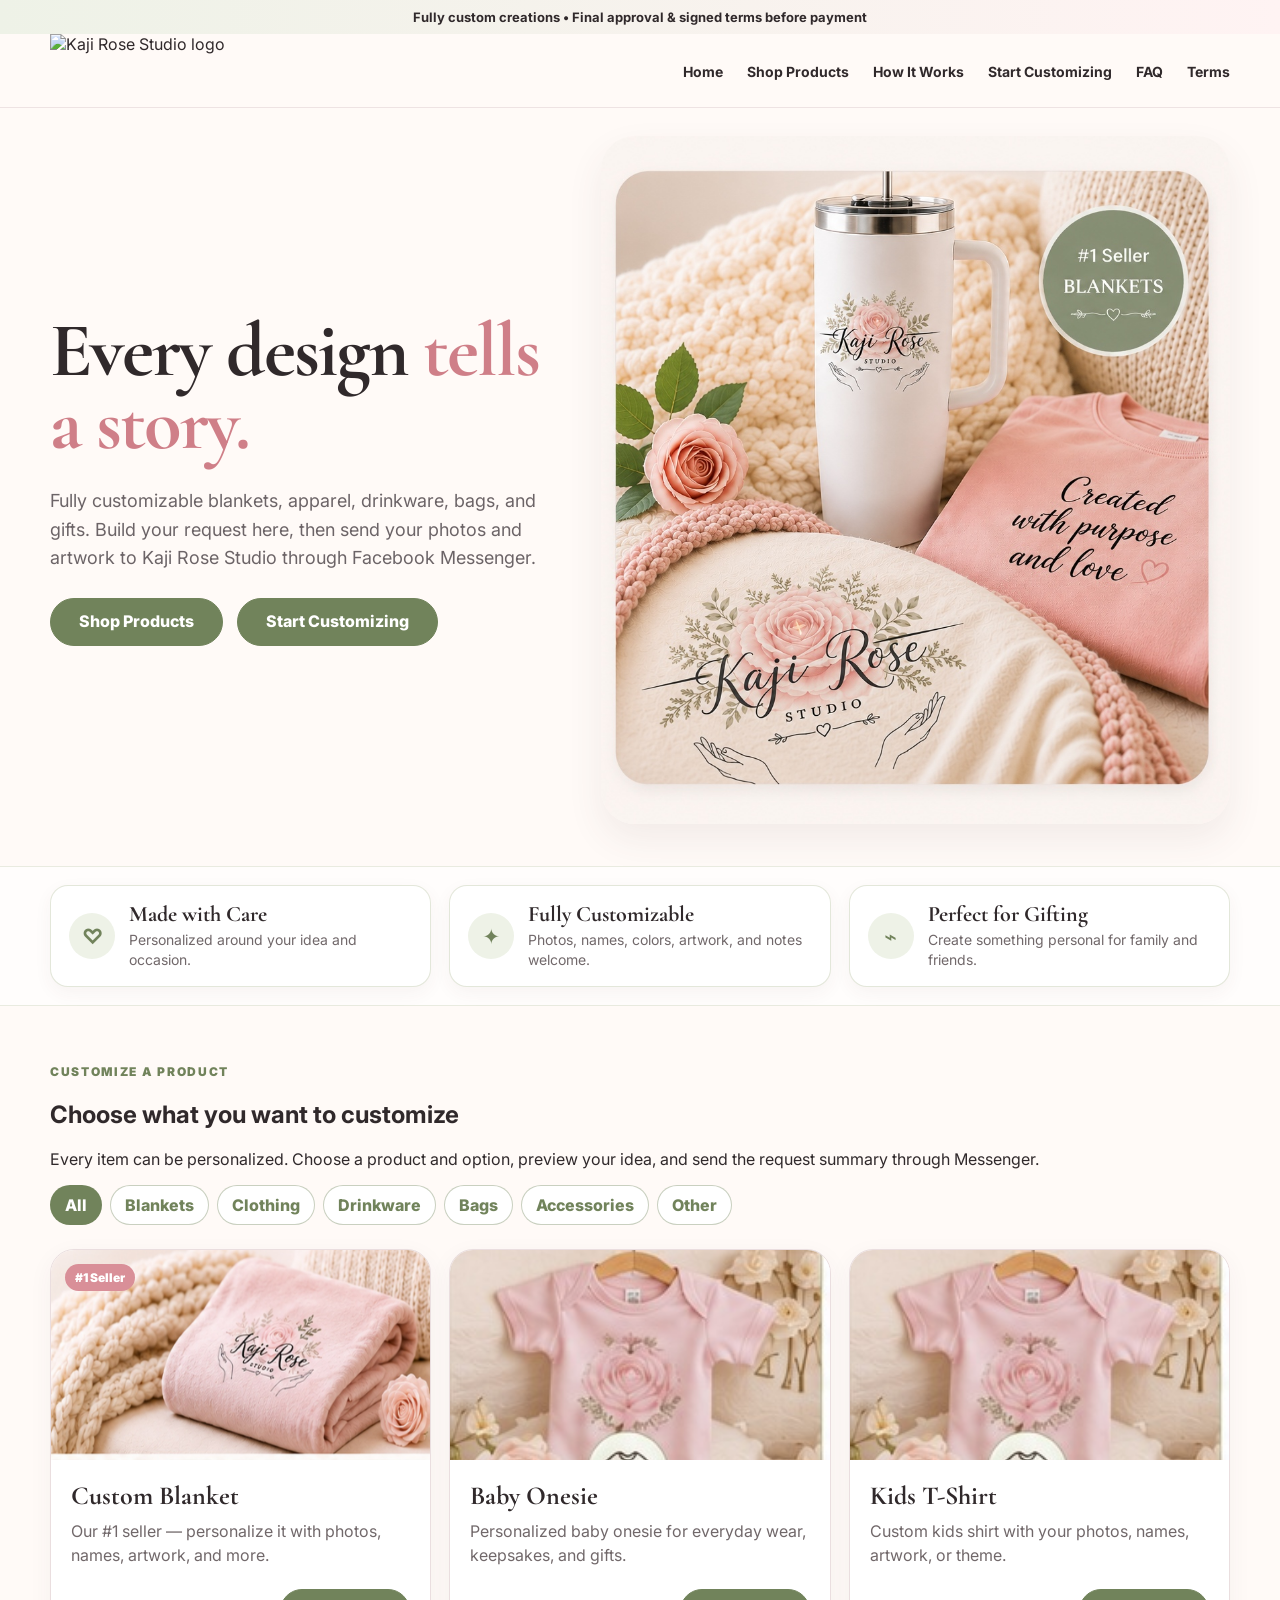
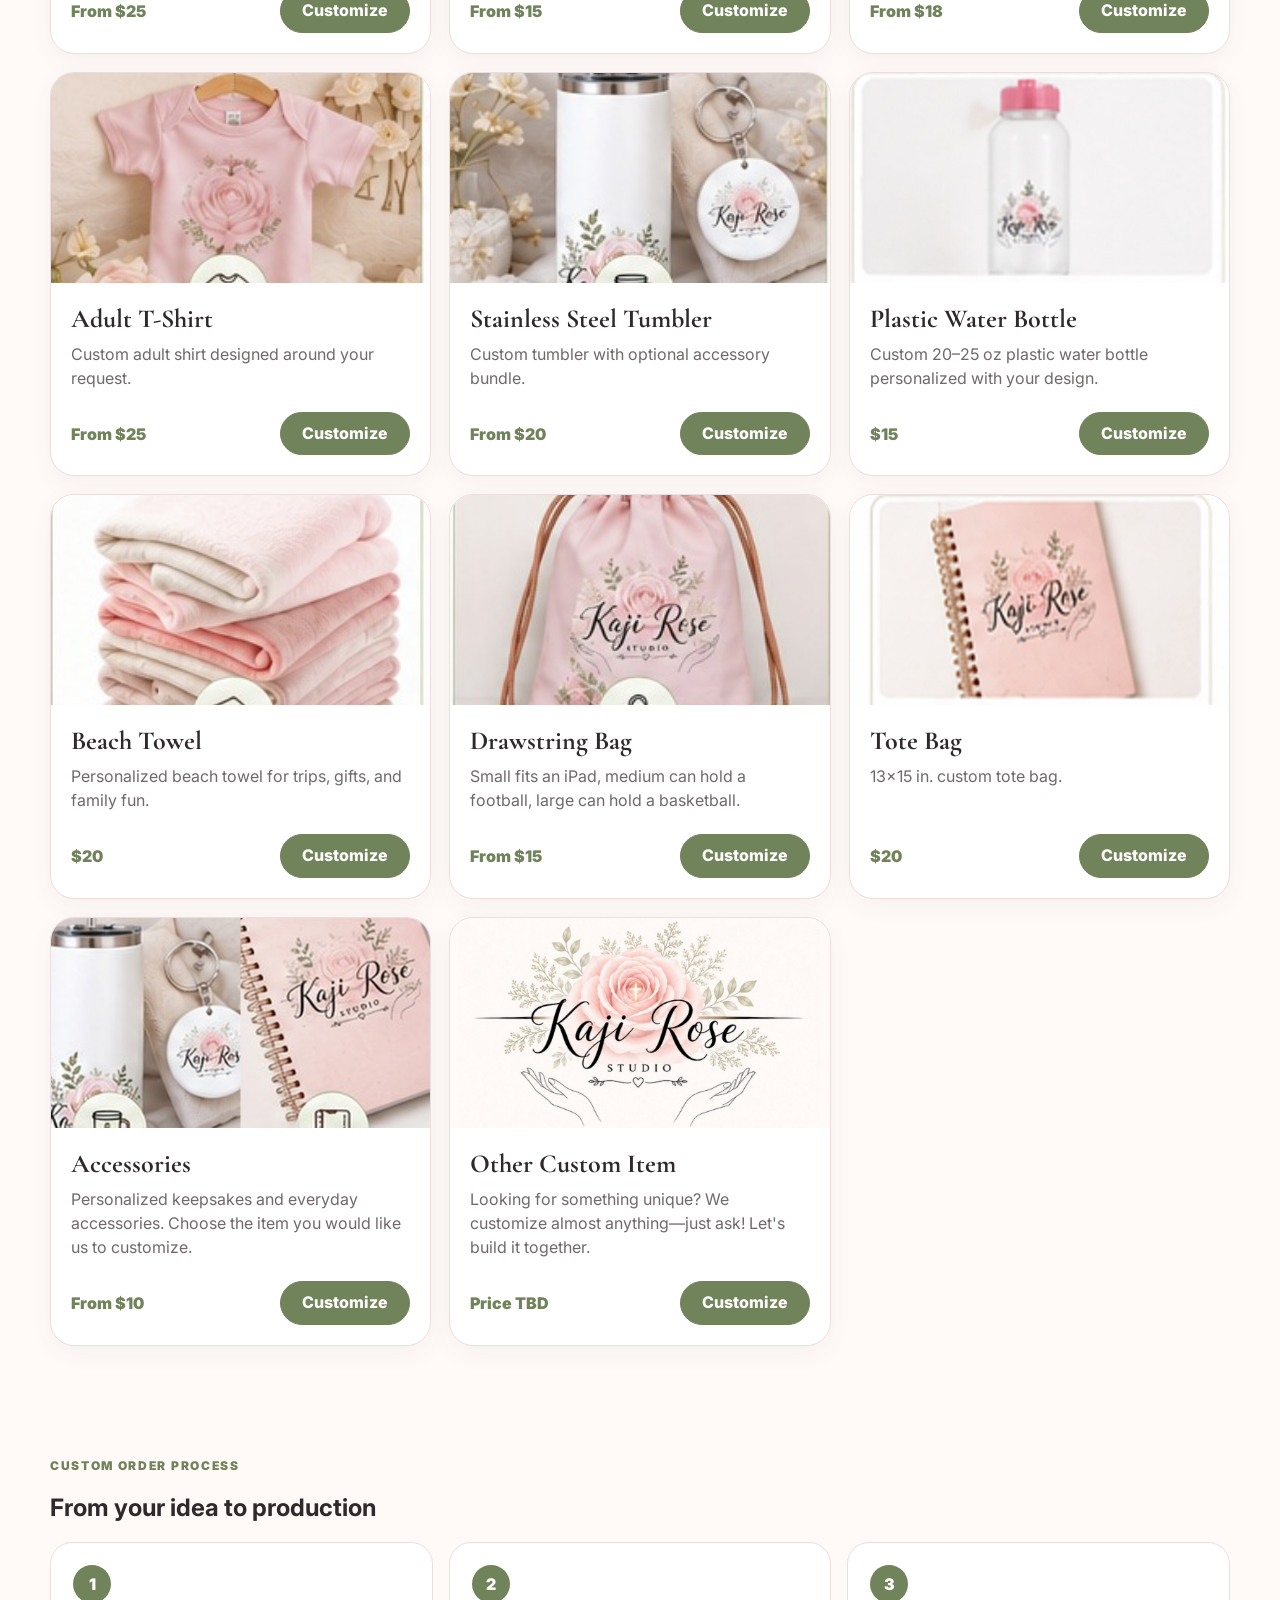
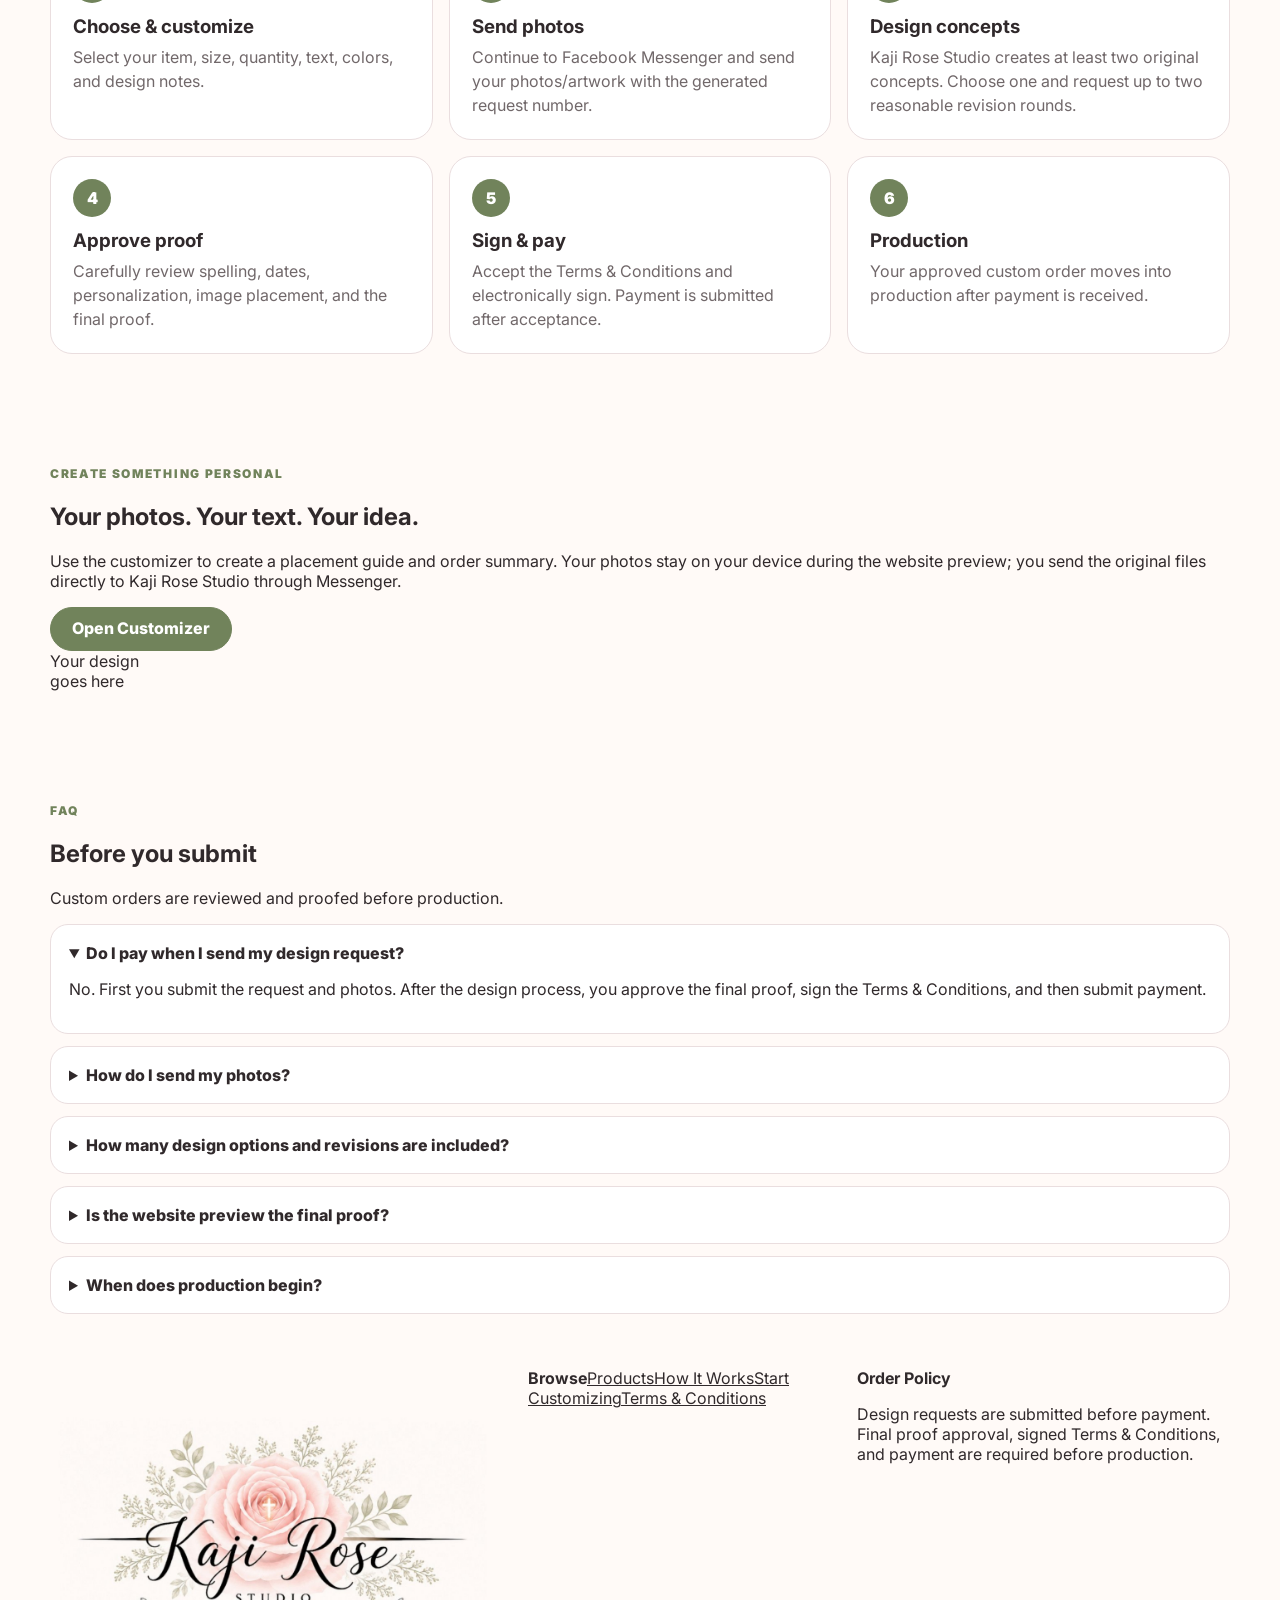
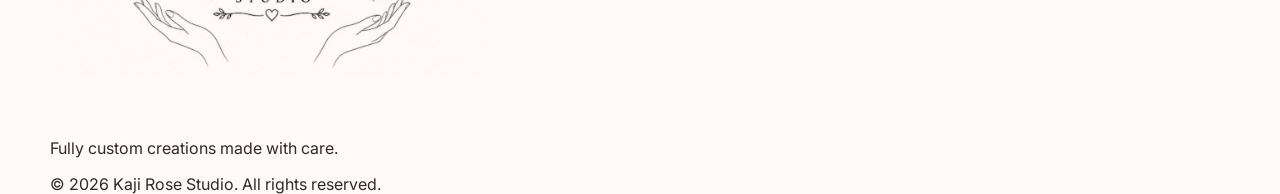
==== index.html @ 7e747c4f "Add files via upload" ====
<!doctype html>
<html lang="en">
<head>
  <meta charset="utf-8" />
  <meta name="viewport" content="width=device-width,initial-scale=1" />
  <meta name="theme-color" content="#f6e9e9" />
  <meta name="description" content="Kaji Rose Studio creates fully customizable blankets, apparel, drinkware, bags, and gifts." />
  <meta property="og:title" content="Kaji Rose Studio" />
  <meta property="og:description" content="Custom creations made for you. Build your request, send photos through Messenger, approve your final proof, sign the terms, then pay before production." />
  <meta property="og:image" content="assets/header-logo-exact.png" />
  <title>Kaji Rose Studio | Custom Creations</title>
  <link rel="preconnect" href="https://fonts.googleapis.com">
  <link rel="preconnect" href="https://fonts.gstatic.com" crossorigin>
  <link href="https://fonts.googleapis.com/css2?family=Cormorant+Garamond:wght@500;600;700&family=Inter:wght@400;500;600;700&display=swap" rel="stylesheet">
  <link rel="stylesheet" href="styles.css" />
</head>
<body>
  <div class="announcement">Fully custom creations • Final approval & signed terms before payment</div>

  <header class="site-header">
    <div class="wrap header-inner">
      <a class="brand" href="#home" aria-label="Kaji Rose Studio home"><img src="assets/header-logo-exact.png" alt="Kaji Rose Studio logo" /></a>
      <button class="menu-toggle" id="menuToggle" aria-expanded="false" aria-controls="mainNav">☰</button>
      <nav id="mainNav" class="main-nav" aria-label="Primary navigation">
        <a href="#home">Home</a><a href="#shop">Shop Products</a><a href="#how">How It Works</a><a href="#custom">Start Customizing</a><a href="#faq">FAQ</a><a href="terms.html">Terms</a>
</nav>
    </div>
  </header>

  <main>

  <section class="home-hero" id="home">
    <div class="home-hero-grid">
      <div class="home-hero-copy">
<h1>Every design <span class="hero-accent">tells a story.</span></h1>
        <p>Fully customizable blankets, apparel, drinkware, bags, and gifts. Build your request here, then send your photos and artwork to Kaji Rose Studio through Facebook Messenger.</p>
        <div class="hero-actions">
          <a class="btn btn-primary" href="#shop">Shop Products</a>
          <button class="btn btn-primary" type="button" data-open-customizer>Start Customizing</button>
        </div>
      </div>
      <div class="home-hero-visual">
        <img src="assets/hero-locked-right.jpg" alt="Kaji Rose Studio custom blanket, tumbler, and apparel" />
      </div>
    </div>
  </section>

<section class="trust-strip" aria-label="Store benefits">
      <div class="wrap trust-grid">
        <article><span>♡</span><div><strong>Made with Care</strong><small>Personalized around your idea and occasion.</small></div></article>
        <article><span>✦</span><div><strong>Fully Customizable</strong><small>Photos, names, colors, artwork, and notes welcome.</small></div></article>
        <article><span>⌁</span><div><strong>Perfect for Gifting</strong><small>Create something personal for family and friends.</small></div></article>
      </div>
    </section>
<section class="section" id="products"><div class="wrap">
      <div class="section-heading"><div><span class="eyebrow">Customize a product</span><h2>Choose what you want to customize</h2></div><p>Every item can be personalized. Choose a product and option, preview your idea, and send the request summary through Messenger.</p></div>
<div class="filters" role="group" aria-label="Product category filters"><button class="filter active" data-filter="all">All</button><button class="filter" data-filter="blankets">Blankets</button><button class="filter" data-filter="clothing">Clothing</button><button class="filter" data-filter="drinkware">Drinkware</button><button class="filter" data-filter="bags">Bags</button><button class="filter" data-filter="accessories">Accessories</button><button class="filter" data-filter="other">Other</button></div>
      <div class="product-grid" id="productGrid"></div>
    </div></section>

    <section class="section soft" id="how"><div class="wrap">
      <div class="section-heading center"><div><span class="eyebrow">Custom order process</span><h2>From your idea to production</h2></div></div>
      <div class="steps six">
        <article><span>1</span><h3>Choose & customize</h3><p>Select your item, size, quantity, text, colors, and design notes.</p></article>
        <article><span>2</span><h3>Send photos</h3><p>Continue to Facebook Messenger and send your photos/artwork with the generated request number.</p></article>
        <article><span>3</span><h3>Design concepts</h3><p>Kaji Rose Studio creates at least two original concepts. Choose one and request up to two reasonable revision rounds.</p></article>
        <article><span>4</span><h3>Approve proof</h3><p>Carefully review spelling, dates, personalization, image placement, and the final proof.</p></article>
        <article><span>5</span><h3>Sign & pay</h3><p>Accept the Terms & Conditions and electronically sign. Payment is submitted after acceptance.</p></article>
        <article><span>6</span><h3>Production</h3><p>Your approved custom order moves into production after payment is received.</p></article>
      </div>
    </div></section>

    <section class="section" id="custom"><div class="wrap custom-banner">
      <div><span class="eyebrow">Create something personal</span><h2>Your photos. Your text. Your idea.</h2><p>Use the customizer to create a placement guide and order summary. Your photos stay on your device during the website preview; you send the original files directly to Kaji Rose Studio through Messenger.</p><button class="btn btn-primary" data-open-customizer>Open Customizer</button></div>
      <div class="mini-mockup"><div class="mini-product">Your design<br><span>goes here</span></div></div>
    </div></section>

    <section class="section soft" id="faq"><div class="wrap faq-grid">
      <div><span class="eyebrow">FAQ</span><h2>Before you submit</h2><p>Custom orders are reviewed and proofed before production.</p></div>
      <div class="faq-list">
        <details open><summary>Do I pay when I send my design request?</summary><p>No. First you submit the request and photos. After the design process, you approve the final proof, sign the Terms & Conditions, and then submit payment.</p></details>
        <details><summary>How do I send my photos?</summary><p>The website lets you preview a photo locally. Your original photos/artwork are sent to Kaji Rose Studio through Facebook Messenger with your request number.</p></details>
        <details><summary>How many design options and revisions are included?</summary><p>Each custom order includes at least two original design concepts, selection of one final design, and up to two rounds of reasonable revisions before production.</p></details>
        <details><summary>Is the website preview the final proof?</summary><p>No. It is only a placement guide. The final design proof is prepared by Kaji Rose Studio and must be approved separately.</p></details>
        <details><summary>When does production begin?</summary><p>Production begins after final design approval, electronic acceptance of the Terms & Conditions, and payment.</p></details>
      </div>
    </div></section>
  </main>

  <footer><div class="wrap footer-grid">
    <div><img src="assets/kaji-rose-logo.png" alt="Kaji Rose Studio" /><p>Fully custom creations made with care.</p></div>
    <div><strong>Browse</strong><a href="#shop">Products</a><a href="#how">How It Works</a><a href="#custom">Start Customizing</a><a href="terms.html">Terms & Conditions</a></div>
    <div><strong>Order Policy</strong><p>Design requests are submitted before payment. Final proof approval, signed Terms & Conditions, and payment are required before production.</p></div>
  </div><div class="wrap copyright">© <span id="year"></span> Kaji Rose Studio. All rights reserved.</div></footer>

  <div class="modal-backdrop" id="customizerBackdrop" hidden></div>
  <section class="customizer-modal" id="customizerModal" hidden aria-modal="true" role="dialog" aria-labelledby="customizerTitle">
    <div class="customizer-head"><div><span class="eyebrow">Custom design request</span><h2 id="customizerTitle">Create your item</h2></div><button class="icon-btn" id="closeCustomizer" aria-label="Close">×</button></div>
    <div class="customizer-body">
      <div class="preview-panel">
        <div class="mockup-toolbar"><button type="button" class="small-btn" id="clearPreview">Clear preview</button><span>Drag your image and text inside the preview</span></div>
        <div class="mockup" id="mockup"><div class="mockup-label" id="mockupLabel">Custom Product</div><img id="previewImage" alt="Uploaded design preview" hidden /><div id="previewText" class="preview-text">Your text</div></div>
        <p class="preview-disclaimer">This preview stays in your browser and is only a placement guide. Send the original high-resolution photos/artwork through Messenger.</p>
      </div>
      <form class="request-form" id="requestForm">
        <div class="field-grid two"><label>Product<select id="productSelect" name="product" required></select></label><label>Option / Size<select id="variantSelect" name="variant" required></select></label></div>
        <div class="field-grid two"><label>Quantity<input type="number" name="quantity" id="quantity" min="1" value="1" required /></label><label>Estimated item price<input type="text" id="estimatedPrice" readonly /></label></div>
        <div class="field-grid two customization-context">
          <label>Who is this item being created for?
            <select id="intendedFor" name="intendedFor" required>
              <option value="" selected disabled>Select the intended recipient</option>
              <option>Myself</option>
              <option>Child</option>
              <option>Spouse / Partner</option>
              <option>Family Member</option>
              <option>Friend</option>
              <option>Teacher / Educator</option>
              <option>Coworker / Colleague</option>
              <option>Pet</option>
              <option>Other</option>
            </select>
            <small>This helps us tailor the style and presentation to the person receiving the item.</small>
          </label>
          <label>What is the occasion or purpose?
            <select id="occasionPurpose" name="occasionPurpose" required>
              <option value="" selected disabled>Select the occasion or purpose</option>
              <option>Birthday</option>
              <option>Baby Shower / New Baby</option>
              <option>Anniversary</option>
              <option>Wedding</option>
              <option>Graduation</option>
              <option>Holiday</option>
              <option>Thank You / Appreciation</option>
              <option>Memorial / Remembrance</option>
              <option>Everyday / Personal Use</option>
              <option>Just Because</option>
              <option>Other</option>
            </select>
            <small>This gives us helpful context when developing your design concepts.</small>
          </label>
        </div>
        <label>Preview photo/artwork on this device<input type="file" id="imageUpload" accept="image/png,image/jpeg,image/webp" /><small>This file is not uploaded by GitHub Pages. You will send the original through Messenger.</small></label>
        <div class="field-grid two"><label>Custom text<input type="text" id="customText" name="customText" placeholder="Name, quote, date, etc." /></label><label>Text color<input type="color" id="textColor" value="#2e2729" /></label></div>
        <label>Design notes<textarea name="notes" id="designNotes" rows="5" placeholder="Describe placement, colors, theme, background, which photos to use, and anything else we should know."></textarea></label>
        <div class="field-grid two"><label>Your name<input type="text" id="customerName" name="customerName" required /></label><label>Email<input type="email" id="customerEmail" name="email" required /></label></div>
        <label>Phone (optional)<input type="tel" id="customerPhone" name="phone" /></label>
        <label class="check-row"><input type="checkbox" id="rightsConfirm" required /><span>I confirm that I have permission or the necessary rights to use the photos, artwork, logos, or other materials I provide.</span></label>
        <label class="check-row"><input type="checkbox" id="processConfirm" required /><span>I understand this is a design request, not a paid order. I will send my original artwork/photos through Messenger and will not pay until I approve the final design and accept the Terms & Conditions.</span></label>
        <div class="form-status" id="formStatus" aria-live="polite"></div>
        <button class="btn btn-primary wide" type="submit">Prepare Request & Continue to Messenger</button>
        <p class="tech-note">The site copies your order summary and opens the Kaji Rose Studio Facebook Page/Messenger link once that Page URL is configured in <code>script.js</code>.</p>
      </form>
    </div>
  </section>
  <script src="script.js"></script>
</body>
</html>
---- styles.css ----
:root{
  --cream:#fffaf7;
  --surface:#ffffff;
  --blush:#f4d7d8;
  --blush-soft:#fff3f3;
  --rose:#d98f98;
  --sage:#9aa97b;
  --sage-deep:#71835b;
  --sage-soft:#eef2e7;
  --ink:#30292b;
  --muted:#71686a;
  --line:#eadedf;
  --shadow:0 14px 36px rgba(83,62,68,.09);
}
*{box-sizing:border-box}
html{scroll-behavior:smooth}
body{margin:0;font-family:Inter,system-ui,-apple-system,BlinkMacSystemFont,"Segoe UI",sans-serif;color:var(--ink);background:var(--cream)}
button,input,select,textarea{font:inherit}
button{cursor:pointer}
img{max-width:100%;display:block}
a{color:inherit}
.wrap{width:min(1180px,calc(100% - 32px));margin:auto}

/* Header */
.announcement{background:linear-gradient(90deg,var(--sage-soft),var(--blush-soft));text-align:center;padding:9px 16px;font-size:13px;font-weight:700}
.site-header{position:sticky;top:0;z-index:40;background:rgba(255,250,247,.96);backdrop-filter:blur(12px);border-bottom:1px solid rgba(234,222,223,.8)}
.header-inner{min-height:72px;display:flex;align-items:center;justify-content:space-between;gap:20px}
.site-brand{display:flex;align-items:center;gap:10px;text-decoration:none;font-weight:800}
.site-brand img{width:58px;height:58px;object-fit:contain}
.main-nav{display:flex;align-items:center;gap:22px}
.main-nav a{text-decoration:none;font-weight:700;font-size:14px}
.main-nav a:hover{color:var(--sage-deep)}
.menu-toggle{display:none;border:0;background:transparent;font-size:24px}
.header-cta{white-space:nowrap}

/* Buttons */
.btn,.customize-btn,.category-cta,.request-form button[type="submit"]{
  display:inline-flex;align-items:center;justify-content:center;
  border:1px solid var(--sage-deep);
  background:var(--sage-deep);
  color:#fff;
  border-radius:999px;
  padding:12px 21px;
  text-decoration:none;
  font-weight:800;
  line-height:1.1;
  transition:.18s ease;
  white-space:nowrap;
}
.btn:hover,.customize-btn:hover,.category-cta:hover,.request-form button[type="submit"]:hover{
  background:#5f744b;border-color:#5f744b;transform:translateY(-1px)
}

/* Hero */
.hero.smooth-hero{position:relative;min-height:680px;overflow:hidden;background:#fffaf7}
.smooth-hero-photo{
  position:absolute;inset:0;
  background:url("assets/hero-seamless-background.jpg") center center/cover no-repeat;
}
.smooth-hero-content{position:relative;z-index:2;min-height:680px;display:flex;align-items:center}
.smooth-hero-copy{width:min(620px,47%);padding:34px 0}
.smooth-hero-logo{width:min(580px,100%);max-height:305px;object-fit:contain;object-position:left center;margin:0 0 16px}
.smooth-hero h1{font-family:"Cormorant Garamond",Georgia,serif;font-size:clamp(48px,5.1vw,74px);line-height:.98;margin:0 0 20px;letter-spacing:-.02em}
.smooth-hero p{max-width:600px;color:#665f62;font-size:17px;line-height:1.62;margin:0}
.hero-actions{display:flex;gap:14px;flex-wrap:wrap;margin-top:27px}

/* Benefits */
.benefits{padding:28px 0}
.benefit-grid{display:grid;grid-template-columns:repeat(3,1fr);gap:14px}
.benefit-grid article{background:#fff;border:1px solid var(--line);border-radius:20px;padding:20px}
.benefit-grid h3{margin:0 0 6px;font-size:18px}
.benefit-grid p{margin:0;color:var(--muted);line-height:1.5}

/* Sections */
.section{padding:54px 0}
.section-head{display:flex;justify-content:space-between;gap:24px;align-items:end;margin-bottom:22px}
.section-head h2{font-family:"Cormorant Garamond",Georgia,serif;font-size:42px;margin:6px 0}
.section-head p{color:var(--muted);max-width:620px}
.eyebrow{font-size:12px;text-transform:uppercase;letter-spacing:.14em;font-weight:900;color:var(--sage-deep)}

/* Product filters + cards */
.filters{display:flex;gap:8px;flex-wrap:wrap;margin:0 0 24px}
.filter{border:1px solid rgba(113,131,91,.38);background:#fff;color:var(--sage-deep);padding:9px 14px;border-radius:999px;font-weight:800}
.filter:hover,.filter.active{background:var(--sage-deep);color:#fff}
.product-grid{display:grid;grid-template-columns:repeat(3,minmax(0,1fr));gap:18px}
.product-card{min-width:0;background:#fff;border:1px solid var(--line);border-radius:24px;overflow:hidden;box-shadow:0 7px 24px rgba(85,64,69,.05);display:flex;flex-direction:column}
.product-art{height:210px;position:relative;overflow:hidden;background:var(--blush-soft)}
.product-photo{width:100%;height:100%;object-fit:cover}
.product-badge{position:absolute;left:14px;top:14px;z-index:2;background:var(--rose);color:#fff;padding:6px 10px;border-radius:999px;font-size:12px;font-weight:900}
.product-info{padding:20px;display:flex;flex-direction:column;gap:8px;flex:1;min-width:0}
.product-info h3{font-family:"Cormorant Garamond",Georgia,serif;font-size:26px;margin:0}
.product-info p{color:var(--muted);line-height:1.5;margin:0;overflow-wrap:anywhere}
.product-bottom{display:flex;justify-content:space-between;gap:12px;align-items:center;margin-top:auto;padding-top:14px;min-width:0}
.price{color:var(--sage-deep);font-weight:900;white-space:nowrap}
.customize-btn{flex:0 0 auto}

/* Process */
.steps{display:grid;grid-template-columns:repeat(3,minmax(0,1fr));gap:16px}
.steps article{min-width:0;background:#fff;border:1px solid var(--line);border-radius:22px;padding:22px}
.steps article>span{display:grid;place-items:center;width:38px;height:38px;border-radius:50%;background:var(--sage-deep);color:#fff;font-weight:900;margin-bottom:12px}
.steps h3{margin:0 0 7px}.steps p{margin:0;color:var(--muted);line-height:1.5}

/* FAQ */
.faq-list{display:grid;gap:12px}
.faq-list details{background:#fff;border:1px solid var(--line);border-radius:18px;padding:18px}
.faq-list summary{font-weight:800;cursor:pointer}

/* Footer */
.site-footer{margin-top:42px;background:#fff;border-top:1px solid var(--line);padding:36px 0}
.footer-grid{display:grid;grid-template-columns:1.2fr .8fr 1fr;gap:30px}
.footer-logo{width:170px}.site-footer p,.site-footer a{color:var(--muted)}
.footer-links{display:grid;gap:8px}.footer-links a{text-decoration:none}

/* Customizer modal */
#customizerBackdrop{position:fixed;inset:0;background:rgba(38,30,33,.45);z-index:80}
#customizerModal{position:fixed;z-index:90;left:50%;top:50%;transform:translate(-50%,-50%);width:min(1060px,calc(100% - 24px));max-height:92vh;overflow:auto;background:#fff;border-radius:26px;box-shadow:0 26px 80px rgba(0,0,0,.22)}
.customizer-head{display:flex;justify-content:space-between;align-items:center;padding:22px 24px;border-bottom:1px solid var(--line)}
.customizer-head h2{margin:4px 0 0;font-family:"Cormorant Garamond",Georgia,serif;font-size:34px}
.icon-btn{border:0;background:var(--blush-soft);width:40px;height:40px;border-radius:50%;font-size:24px}
.customizer-body{display:grid;grid-template-columns:1fr 1fr;gap:24px;padding:24px}
.preview-panel,.request-form{min-width:0}
.mockup-toolbar{display:flex;justify-content:space-between;gap:12px;align-items:center;margin-bottom:10px;color:var(--muted);font-size:13px}
.small-btn{border:1px solid var(--line);background:#fff;border-radius:999px;padding:8px 12px}
.mockup{height:430px;background:linear-gradient(135deg,#fff7f7,#f0f3ea);border:1px solid var(--line);border-radius:22px;position:relative;overflow:hidden}
.mockup-label{position:absolute;left:16px;top:14px;background:#fff;padding:7px 11px;border-radius:999px;font-weight:800}
#previewImage{position:absolute;left:50%;top:50%;max-width:70%;max-height:70%;transform:translate(-50%,-50%);touch-action:none}
.preview-text{position:absolute;left:50%;top:65%;transform:translate(-50%,-50%);font-size:28px;font-weight:800;touch-action:none}
.preview-disclaimer,.tech-note{font-size:12px;color:var(--muted);line-height:1.45}
.request-form{display:grid;gap:14px}
.request-form label{display:grid;gap:6px;font-weight:700}
.request-form input,.request-form select,.request-form textarea{width:100%;border:1px solid var(--line);border-radius:12px;padding:11px 12px;background:#fff;color:var(--ink)}
.field-grid.two{display:grid;grid-template-columns:1fr 1fr;gap:12px}
.customization-context{padding:14px;border:1px solid rgba(154,169,123,.35);background:var(--sage-soft);border-radius:16px}
.request-form small{font-weight:400;color:var(--muted)}
.check-row{display:flex!important;gap:10px!important;align-items:flex-start}
.check-row input{width:auto;margin-top:3px}
.form-status.success{background:var(--sage-soft);border:1px solid rgba(113,131,91,.3);padding:14px;border-radius:14px}
.summary-box{width:100%;min-height:160px;margin-top:10px}

/* Explicitly hide old duplicate blocks if any survived in cached HTML */
.brand-signature,.category-overview,.category-showcase{display:none!important}

/* Responsive */
@media(max-width:980px){
  .main-nav{gap:14px}
  .smooth-hero-copy{width:52%}
  .product-grid{grid-template-columns:repeat(2,minmax(0,1fr))}
  .steps{grid-template-columns:repeat(2,minmax(0,1fr))}
}
@media(max-width:760px){
  .menu-toggle{display:block}
  .main-nav{display:none;position:absolute;left:16px;right:16px;top:68px;background:#fff;border:1px solid var(--line);border-radius:18px;padding:16px;flex-direction:column;align-items:stretch}
  .main-nav.open{display:flex}
  .header-cta{display:none}
  .hero.smooth-hero{min-height:800px}
  .smooth-hero-photo{background-position:58% center}
  .smooth-hero-content{min-height:800px;align-items:flex-start}
  .smooth-hero-copy{width:100%;padding-top:26px}
  .smooth-hero-logo{width:390px;max-height:230px}
  .smooth-hero h1{font-size:48px;max-width:520px}
  .smooth-hero p{max-width:520px}
  .customizer-body{grid-template-columns:1fr}
  .footer-grid{grid-template-columns:1fr}
}
@media(max-width:560px){
  .wrap{width:min(100% - 20px,1180px)}
  .product-grid{grid-template-columns:1fr}
  .steps{grid-template-columns:1fr}
  .field-grid.two{grid-template-columns:1fr}
  .smooth-hero-logo{width:310px}
  .smooth-hero h1{font-size:42px}
  .smooth-hero p{font-size:15px}
  .product-bottom{align-items:flex-start;flex-direction:column}
}

/* === HARD RESET FOR LIVE HEADER/HERO === */
.announcement{height:34px!important;min-height:34px!important;max-height:34px!important;overflow:hidden!important;display:flex!important;align-items:center!important;justify-content:center!important;padding:0 16px!important}
.site-header{height:74px!important;min-height:74px!important;max-height:74px!important;overflow:visible!important;position:sticky!important;top:0!important;z-index:50!important}
.header-inner{height:74px!important;min-height:74px!important;max-height:74px!important;display:flex!important;align-items:center!important}
.site-brand img{width:58px!important;height:58px!important;object-fit:contain!important}
.main-nav{display:flex!important;align-items:center!important;gap:20px!important;flex:1!important}
.header-cta{white-space:nowrap!important}
.brand-signature,.category-overview,.category-showcase{display:none!important}
.hero.smooth-hero{min-height:680px!important;overflow:hidden!important}
.smooth-hero-content{min-height:680px!important;display:flex!important;align-items:center!important}
.smooth-hero-photo{position:absolute!important;inset:0!important;background:url("assets/hero-final-clean.jpg") center/cover no-repeat!important}
.smooth-hero-copy{width:min(610px,47%)!important;padding:30px 0!important}
.smooth-hero-logo{width:min(560px,100%)!important;max-height:285px!important;object-fit:contain!important;object-position:left center!important;margin:0 0 16px!important}
.hero-actions{display:flex!important;gap:14px!important;flex-wrap:wrap!important;margin-top:26px!important}
.btn,.customize-btn{background:var(--sage-deep)!important;color:#fff!important;border-color:var(--sage-deep)!important}
.product-grid{display:grid!important;grid-template-columns:repeat(3,minmax(0,1fr))!important;gap:18px!important}
.product-card{display:flex!important;flex-direction:column!important;overflow:hidden!important}
.product-info{display:flex!important;flex-direction:column!important;gap:8px!important;flex:1!important}
.product-bottom{display:flex!important;align-items:center!important;justify-content:space-between!important;gap:12px!important;margin-top:auto!important;padding-top:14px!important}
@media(max-width:760px){
 .announcement{display:none!important}
 .site-header,.header-inner{height:68px!important;min-height:68px!important;max-height:68px!important}
 .menu-toggle{display:block!important}
 .main-nav{display:none!important;position:absolute!important;top:68px!important;left:12px!important;right:12px!important;background:#fff!important;border:1px solid var(--line)!important;border-radius:16px!important;padding:14px!important;flex-direction:column!important;align-items:stretch!important}
 .main-nav.open{display:flex!important}
 .header-cta{display:none!important}
 .product-grid{grid-template-columns:1fr!important}
}


/* =========================================================
   CURRENT LIVE STRUCTURE FIX
   Header uses .brand; homepage uses .home-hero.
   ========================================================= */

/* Header logo: keep it proportional to the 74px header */
.brand{
  display:flex !important;
  align-items:center !important;
  flex:0 0 auto !important;
  text-decoration:none !important;
  height:74px !important;
}
.brand img{
  width:64px !important;
  height:64px !important;
  max-width:64px !important;
  max-height:64px !important;
  object-fit:contain !important;
  margin:0 !important;
}

/* Current hero HTML */
.home-hero{
  background:#fffaf7 !important;
  padding:28px 0 42px !important;
  overflow:hidden !important;
}
.home-hero-grid{
  width:min(1180px,calc(100% - 32px)) !important;
  margin:0 auto !important;
  display:grid !important;
  grid-template-columns:minmax(0,.9fr) minmax(0,1.1fr) !important;
  gap:36px !important;
  align-items:center !important;
}
.home-hero-copy{
  min-width:0 !important;
  padding:22px 0 !important;
}
.home-hero-copy h1{
  margin:0 0 26px !important;
  font-family:"Cormorant Garamond",Georgia,serif !important;
  font-size:clamp(58px,6vw,94px) !important;
  line-height:.96 !important;
  letter-spacing:-.025em !important;
  color:var(--ink) !important;
}
.home-hero-copy h1::first-line{
  color:var(--ink);
}
.home-hero-copy p{
  margin:0 0 14px !important;
  max-width:690px !important;
  color:#6c6467 !important;
  font-size:18px !important;
  line-height:1.58 !important;
}
.home-hero-copy .hero-actions{
  display:flex !important;
  flex-wrap:wrap !important;
  gap:14px !important;
  margin-top:26px !important;
}
.home-hero-copy .btn{
  background:var(--sage-deep) !important;
  color:#fff !important;
  border:1px solid var(--sage-deep) !important;
  border-radius:999px !important;
  padding:14px 28px !important;
  font-weight:800 !important;
}
.home-hero-copy .btn:hover{
  background:#5f744b !important;
  border-color:#5f744b !important;
}
.home-hero-visual{
  min-width:0 !important;
}
.home-hero-visual img{
  width:100% !important;
  height:auto !important;
  display:block !important;
  border-radius:34px !important;
  object-fit:cover !important;
  box-shadow:0 16px 36px rgba(91,62,68,.08) !important;
}

/* Old hero classes cannot affect this page anymore */
.smooth-hero,
.smooth-hero-photo,
.smooth-hero-content,
.smooth-hero-copy,
.smooth-hero-logo,
.locked-hero,
.locked-hero-grid,
.locked-hero-copy,
.locked-hero-media,
.seller-badge{
  display:none !important;
}

@media(max-width:900px){
  .home-hero-grid{
    grid-template-columns:1fr !important;
    gap:24px !important;
  }
  .home-hero-copy h1{
    font-size:clamp(52px,11vw,78px) !important;
  }
  .home-hero-visual{
    order:2 !important;
  }
}

@media(max-width:760px){
  .brand{
    height:68px !important;
  }
  .brand img{
    width:56px !important;
    height:56px !important;
    max-width:56px !important;
    max-height:56px !important;
  }
}

@media(max-width:560px){
  .home-hero{
    padding-top:18px !important;
  }
  .home-hero-grid{
    width:min(100% - 20px,1180px) !important;
  }
  .home-hero-copy h1{
    font-size:46px !important;
  }
  .home-hero-copy p{
    font-size:16px !important;
  }
  .home-hero-visual img{
    border-radius:24px !important;
  }
}

/* Restore approved headline accent */
.home-hero-copy h1 .hero-accent{
  color:#cf7f88 !important;
}

/* Restore polished benefit strip */
.trust-strip{
  background:rgba(255,255,255,.7);
  border-top:1px solid rgba(154,169,123,.22);
  border-bottom:1px solid rgba(154,169,123,.22);
  padding:18px 0;
}
.trust-grid{
  display:grid;
  grid-template-columns:repeat(3,minmax(0,1fr));
  gap:18px;
}
.trust-grid article{
  display:grid;
  grid-template-columns:46px 1fr;
  align-items:center;
  gap:14px;
  padding:16px 18px;
  background:#fff;
  border:1px solid rgba(154,169,123,.28);
  border-radius:18px;
  box-shadow:0 6px 18px rgba(91,62,68,.05);
}
.trust-grid article>span{
  width:46px;
  height:46px;
  border-radius:50%;
  display:grid;
  place-items:center;
  background:var(--sage-soft);
  color:var(--sage-deep);
  font-size:21px;
  font-weight:800;
}
.trust-grid article>div{
  min-width:0;
}
.trust-grid strong{
  display:block;
  font-family:"Cormorant Garamond",Georgia,serif;
  font-size:22px;
  line-height:1.1;
  margin-bottom:4px;
  color:var(--ink);
}
.trust-grid small{
  display:block;
  color:var(--muted);
  font-size:14px;
  line-height:1.45;
}

@media(max-width:760px){
  .trust-grid{
    grid-template-columns:1fr;
  }
}

/* =========================================================
   FINAL LOCKED HEADER — no layout changes elsewhere
   ========================================================= */
.nav-cta{
  display:none !important;
}

/* Header height remains unchanged; logo simply uses more of it. */
.brand{
  height:74px !important;
  display:flex !important;
  align-items:center !important;
  flex:0 0 auto !important;
  text-decoration:none !important;
  overflow:visible !important;
}
.brand img{
  width:auto !important;
  height:70px !important;
  max-height:70px !important;
  max-width:250px !important;
  object-fit:contain !important;
  object-position:left center !important;
  margin:0 !important;
  transform:none !important;
}

/* Let navigation use the space freed by the removed CTA. */
.main-nav{
  justify-content:center !important;
}

@media(max-width:760px){
  .brand{
    height:68px !important;
  }
  .brand img{
    height:64px !important;
    max-height:64px !important;
    max-width:220px !important;
  }
}

/* Header alignment update: logo left, navigation links right */
.header-inner{
  justify-content:flex-start !important;
}
.main-nav{
  margin-left:auto !important;
  flex:0 1 auto !important;
  justify-content:flex-end !important;
  text-align:right !important;
  gap:24px !important;
}
@media(max-width:760px){
  .main-nav{
    margin-left:0 !important;
    text-align:left !important;
  }
}

/* FINAL LOCKED HEADER POSITION */
.brand{
  overflow:visible !important;
}
.brand img{
  width:auto !important;
  height:82px !important;
  max-height:82px !important;
  max-width:300px !important;
  object-fit:contain !important;
  object-position:left center !important;
  transform:translateY(-5px) !important;
  transform-origin:left center !important;
}
@media(max-width:760px){
  .brand img{
    height:68px !important;
    max-height:68px !important;
    max-width:240px !important;
    transform:translateY(-3px) !important;
  }
}

/* FINAL HEADER — exact supplied logo, same height, normal scrolling */
.site-header{
  position:relative !important;
  top:auto !important;
  height:74px !important;
  min-height:74px !important;
  max-height:74px !important;
  overflow:visible !important;
}
.header-inner{
  height:74px !important;
  min-height:74px !important;
  max-height:74px !important;
  display:flex !important;
  align-items:center !important;
  justify-content:flex-start !important;
}
.brand{
  height:74px !important;
  display:flex !important;
  align-items:center !important;
  flex:0 0 auto !important;
  overflow:visible !important;
}
.brand img{
  width:auto !important;
  height:70px !important;
  max-height:70px !important;
  max-width:310px !important;
  object-fit:contain !important;
  object-position:left center !important;
  margin:0 !important;
  transform:translateY(-2px) !important;
}
.main-nav{
  margin-left:auto !important;
  flex:0 1 auto !important;
  justify-content:flex-end !important;
  text-align:right !important;
  gap:24px !important;
}
.nav-cta{display:none !important;}
@media(max-width:760px){
  .site-header,.header-inner,.brand{
    height:68px !important;
    min-height:68px !important;
    max-height:68px !important;
  }
  .brand img{
    height:64px !important;
    max-height:64px !important;
    max-width:240px !important;
    transform:translateY(-1px) !important;
  }
  .main-nav{
    margin-left:0 !important;
    text-align:left !important;
  }
}
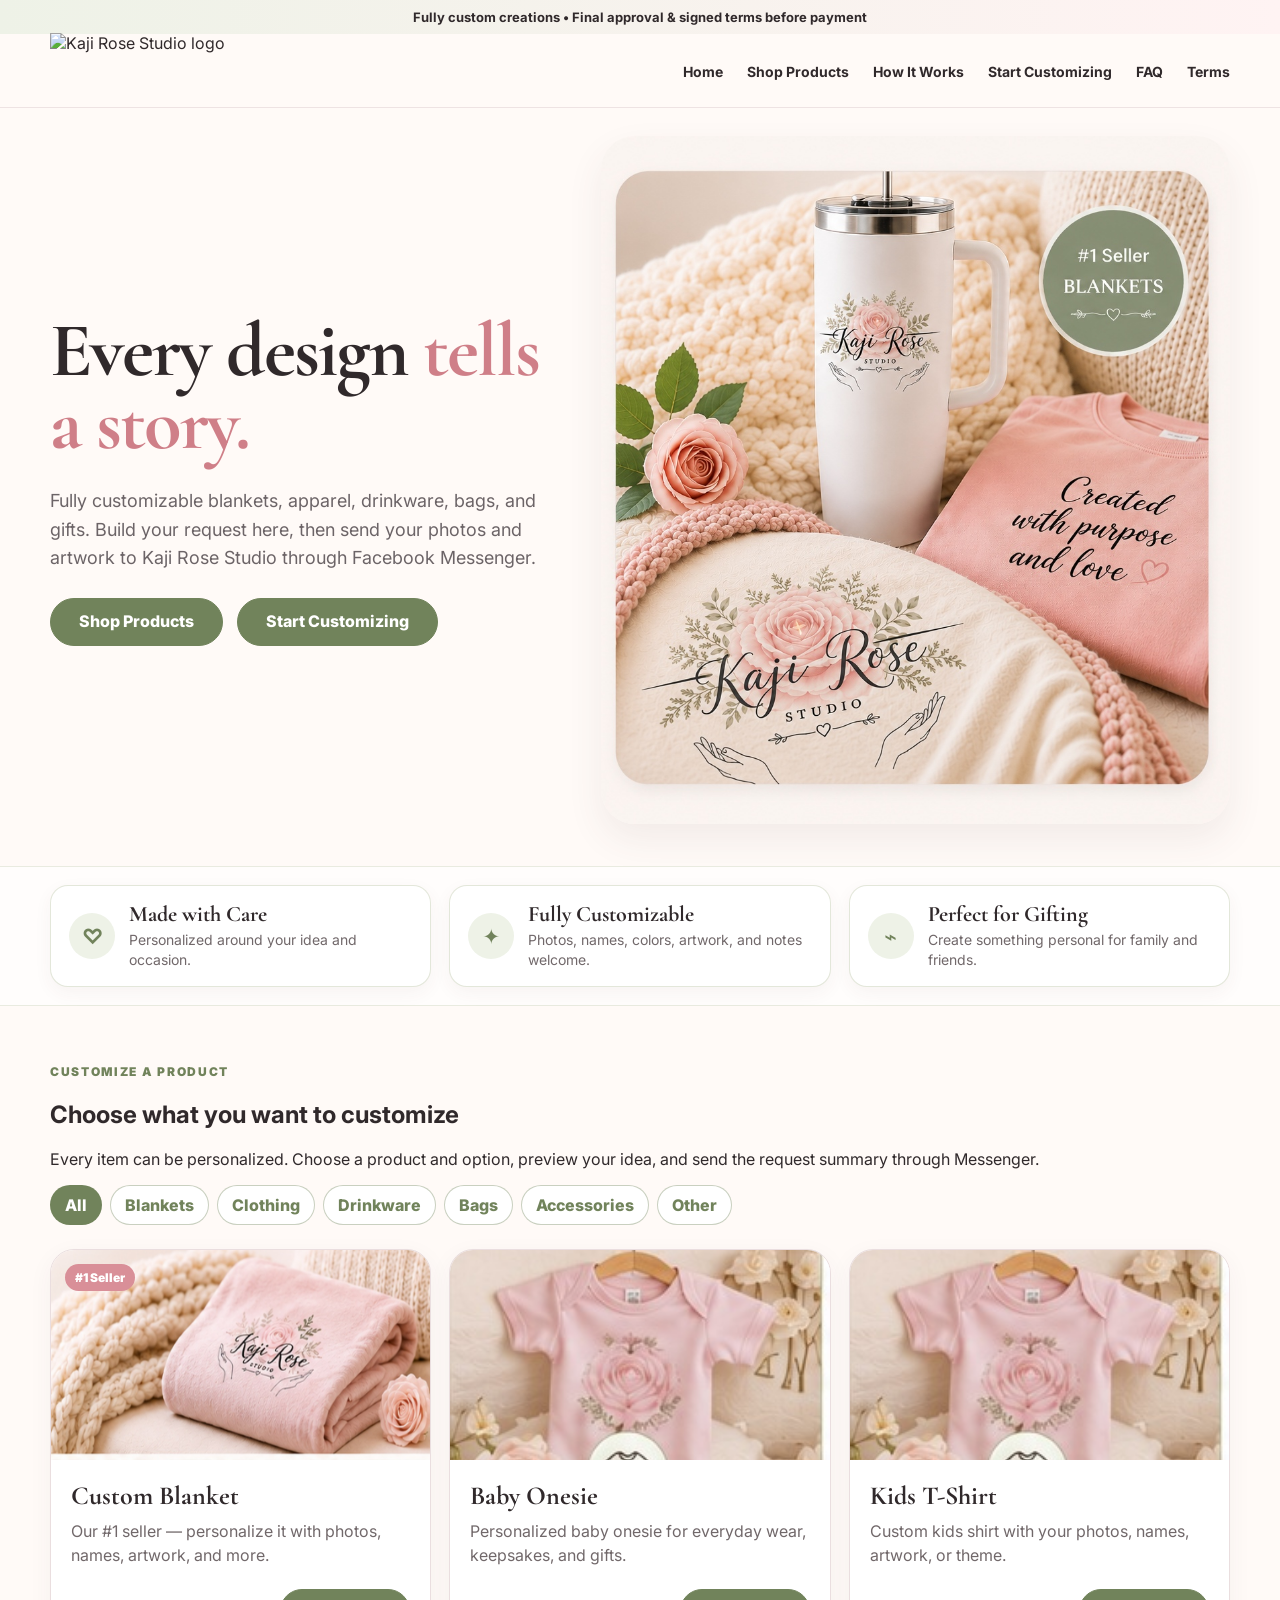
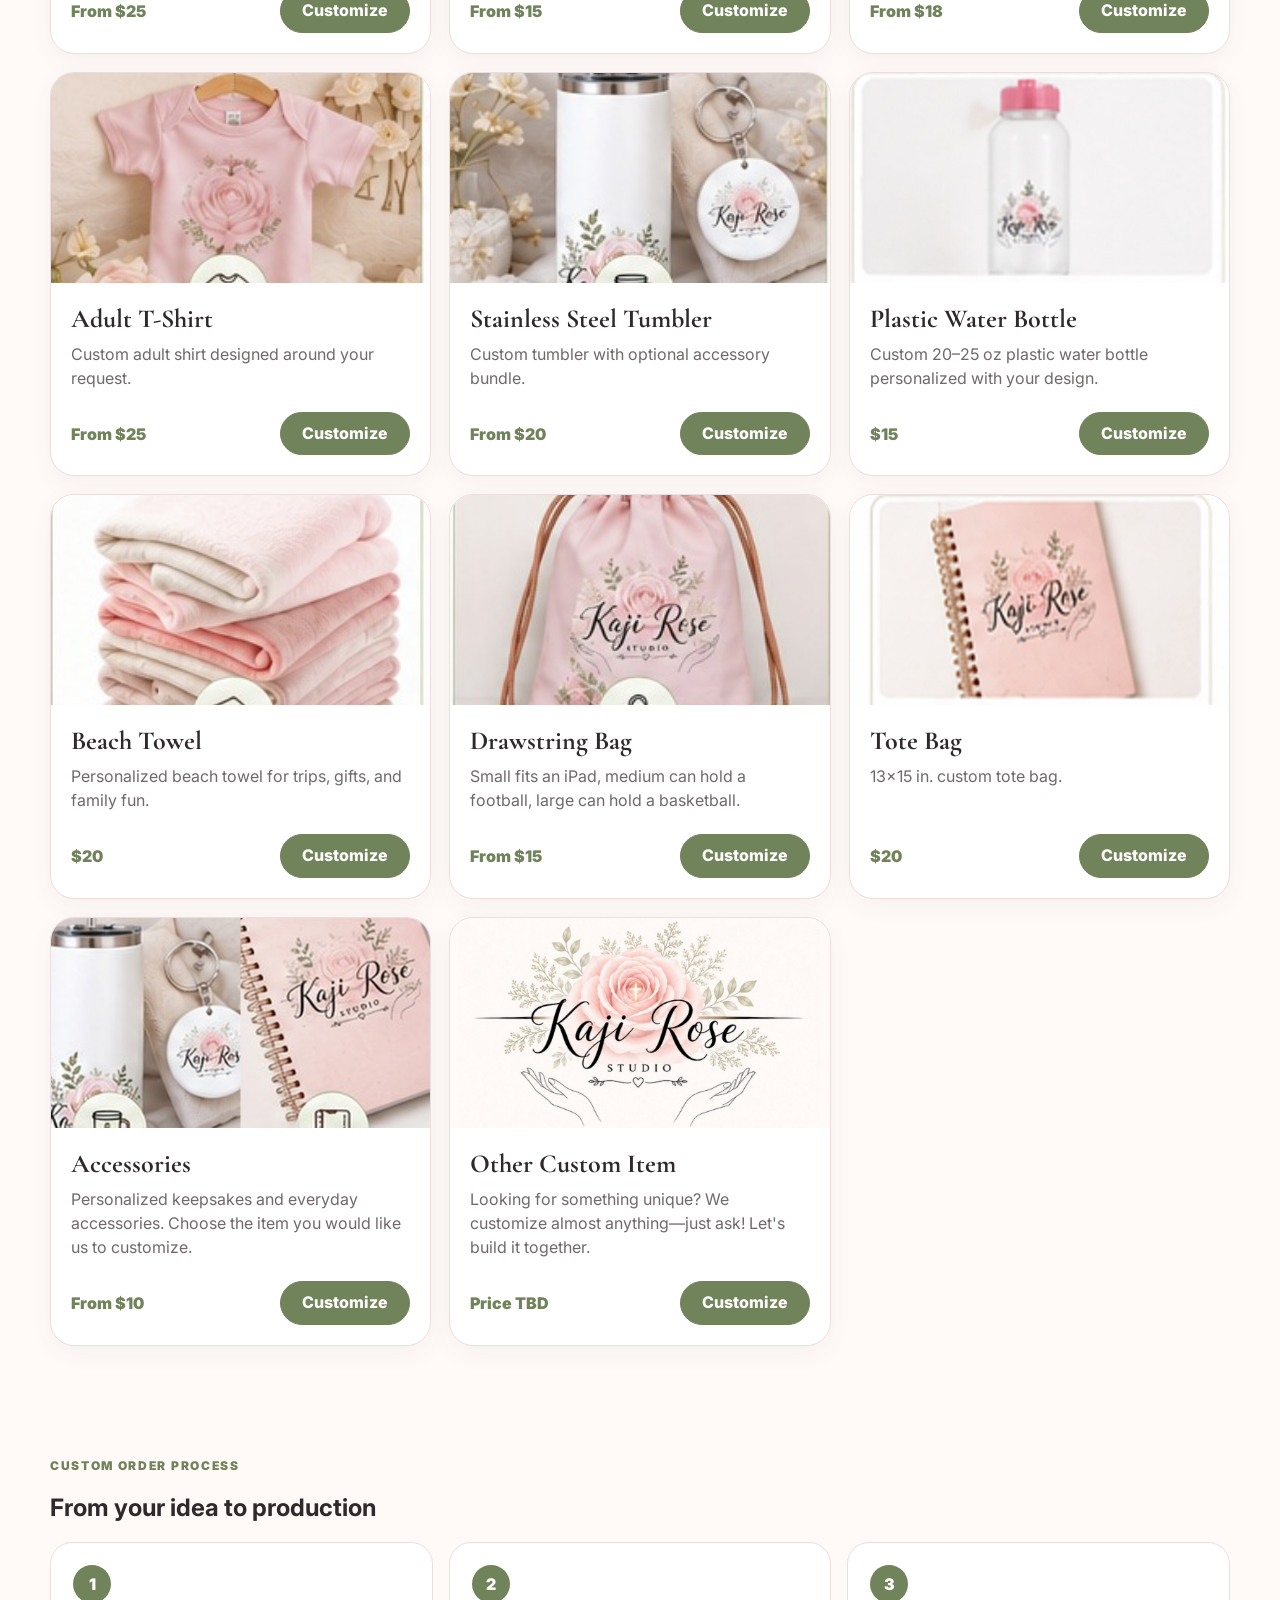
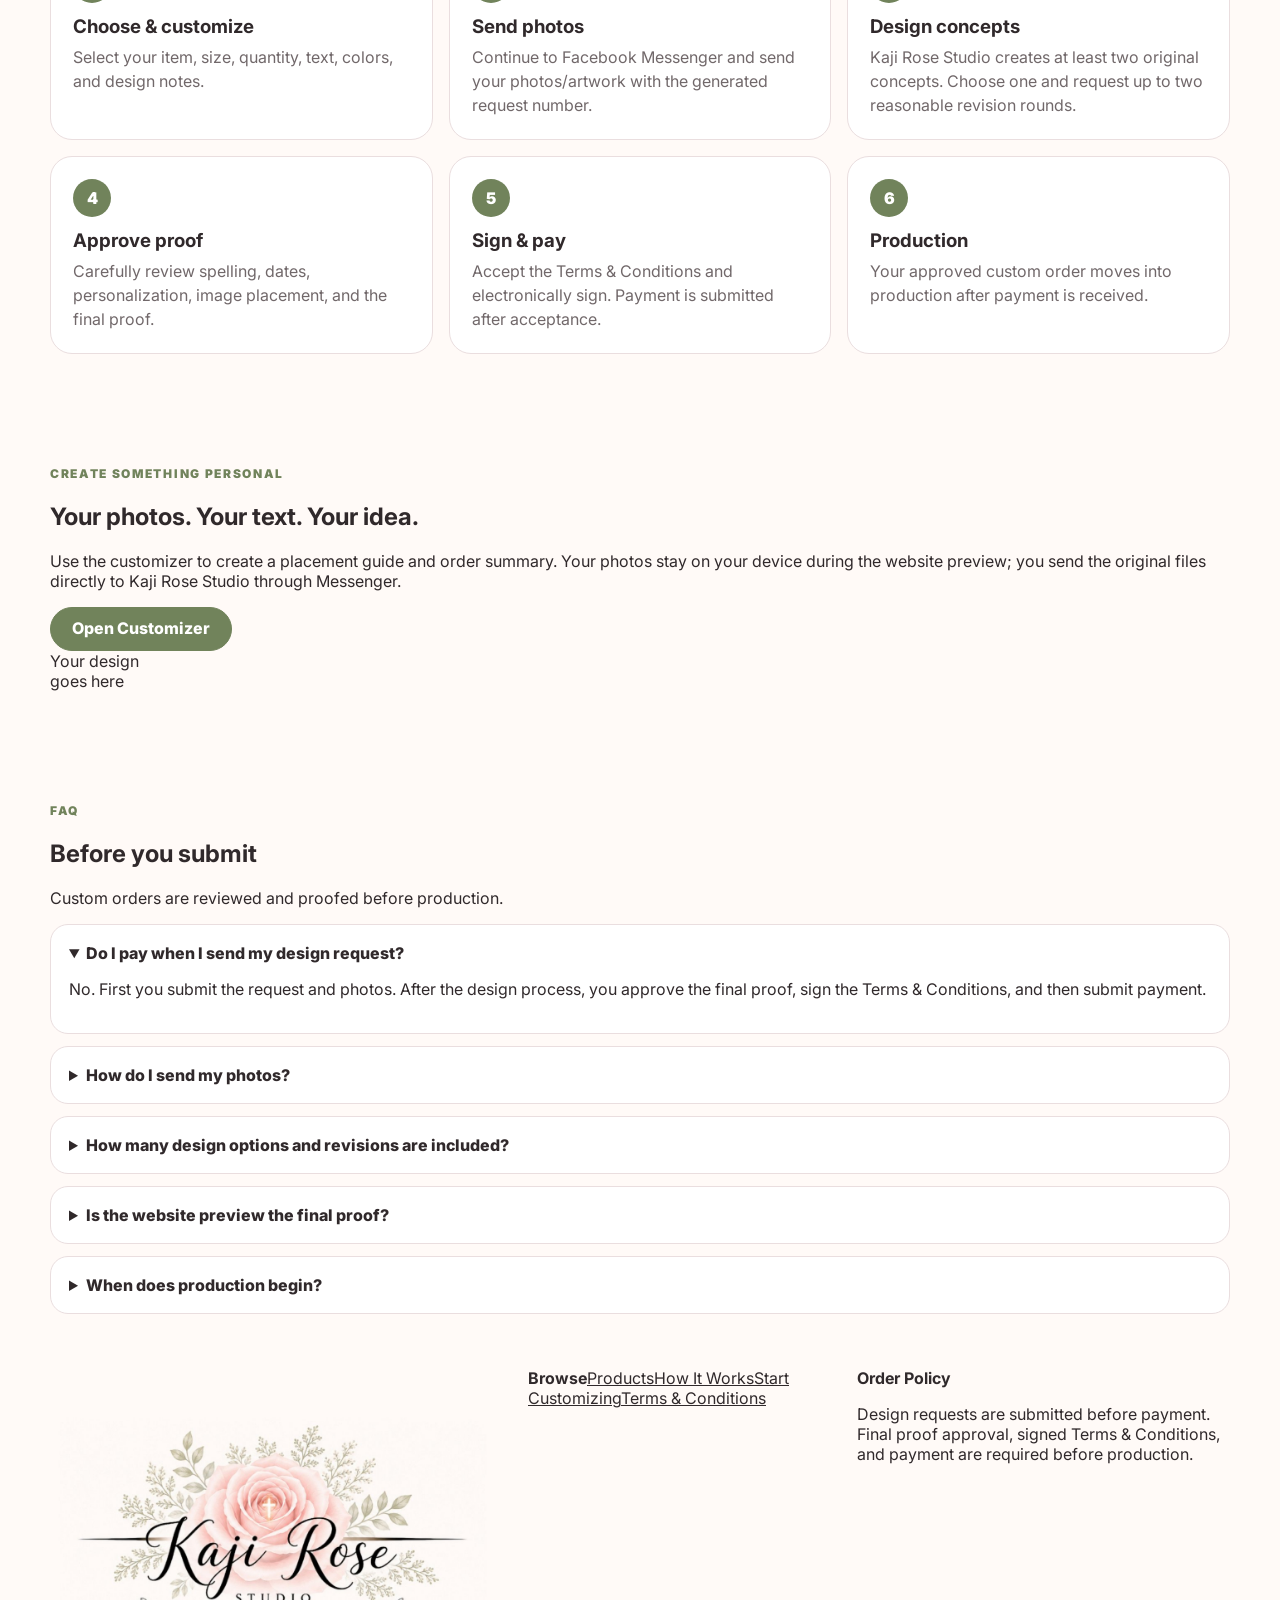
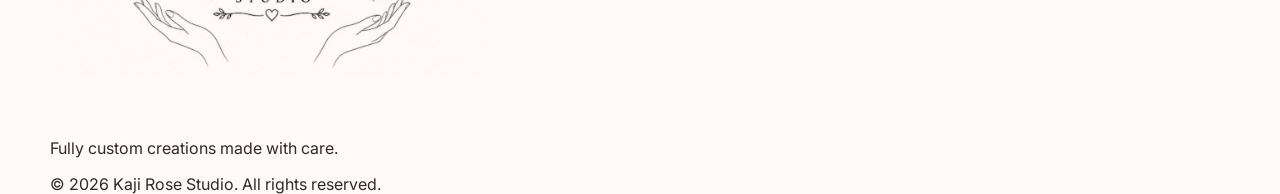
==== commit cd6e2e11: "Add files via upload" ====
--- a/index.html
+++ b/index.html
@@ -7,7 +7,7 @@
   <meta name="description" content="Kaji Rose Studio creates fully customizable blankets, apparel, drinkware, bags, and gifts." />
   <meta property="og:title" content="Kaji Rose Studio" />
   <meta property="og:description" content="Custom creations made for you. Build your request, send photos through Messenger, approve your final proof, sign the terms, then pay before production." />
-  <meta property="og:image" content="assets/header-logo-exact.png" />
+  <meta property="og:image" content="assets/header-logo-trimmed.png" />
   <title>Kaji Rose Studio | Custom Creations</title>
   <link rel="preconnect" href="https://fonts.googleapis.com">
   <link rel="preconnect" href="https://fonts.gstatic.com" crossorigin>
@@ -19,7 +19,7 @@
 
   <header class="site-header">
     <div class="wrap header-inner">
-      <a class="brand" href="#home" aria-label="Kaji Rose Studio home"><img src="assets/header-logo-exact.png" alt="Kaji Rose Studio logo" /></a>
+      <a class="brand" href="#home" aria-label="Kaji Rose Studio home"><img src="assets/header-logo-trimmed.png" alt="Kaji Rose Studio logo" /></a>
       <button class="menu-toggle" id="menuToggle" aria-expanded="false" aria-controls="mainNav">☰</button>
       <nav id="mainNav" class="main-nav" aria-label="Primary navigation">
         <a href="#home">Home</a><a href="#shop">Shop Products</a><a href="#how">How It Works</a><a href="#custom">Start Customizing</a><a href="#faq">FAQ</a><a href="terms.html">Terms</a>
--- a/styles.css
+++ b/styles.css
@@ -555,3 +555,80 @@
     text-align:left !important;
   }
 }
+
+/* TRUE USER-SUPPLIED HEADER LOGO — artwork unmodified */
+.brand img{
+  content:url("assets/header-logo-true.png") !important;
+  width:auto !important;
+  height:70px !important;
+  max-height:70px !important;
+  max-width:300px !important;
+  object-fit:contain !important;
+  object-position:left center !important;
+  transform:translateY(-2px) !important;
+}
+@media(max-width:760px){
+  .brand img{
+    height:64px !important;
+    max-height:64px !important;
+    max-width:240px !important;
+    transform:translateY(-1px) !important;
+  }
+}
+
+/* LOCKED TRIMMED HEADER LOGO */
+.site-header{
+  position:relative !important;
+  top:auto !important;
+  height:74px !important;
+  min-height:74px !important;
+  max-height:74px !important;
+}
+.header-inner{
+  height:74px !important;
+  min-height:74px !important;
+  max-height:74px !important;
+  display:flex !important;
+  align-items:center !important;
+  justify-content:flex-start !important;
+}
+.brand{
+  height:74px !important;
+  display:flex !important;
+  align-items:center !important;
+  flex:0 0 auto !important;
+  overflow:visible !important;
+}
+.brand img{
+  content:url("assets/header-logo-trimmed.png") !important;
+  width:auto !important;
+  height:72px !important;
+  max-height:72px !important;
+  max-width:320px !important;
+  object-fit:contain !important;
+  object-position:left center !important;
+  margin:0 !important;
+  transform:translateY(-2px) !important;
+}
+.main-nav{
+  margin-left:auto !important;
+  flex:0 1 auto !important;
+  justify-content:flex-end !important;
+  text-align:right !important;
+  gap:24px !important;
+}
+.nav-cta{display:none !important;}
+@media(max-width:760px){
+  .site-header,.header-inner,.brand{
+    height:68px !important;
+    min-height:68px !important;
+    max-height:68px !important;
+  }
+  .brand img{
+    height:64px !important;
+    max-height:64px !important;
+    max-width:245px !important;
+    transform:translateY(-1px) !important;
+  }
+  .main-nav{margin-left:0 !important;text-align:left !important;}
+}
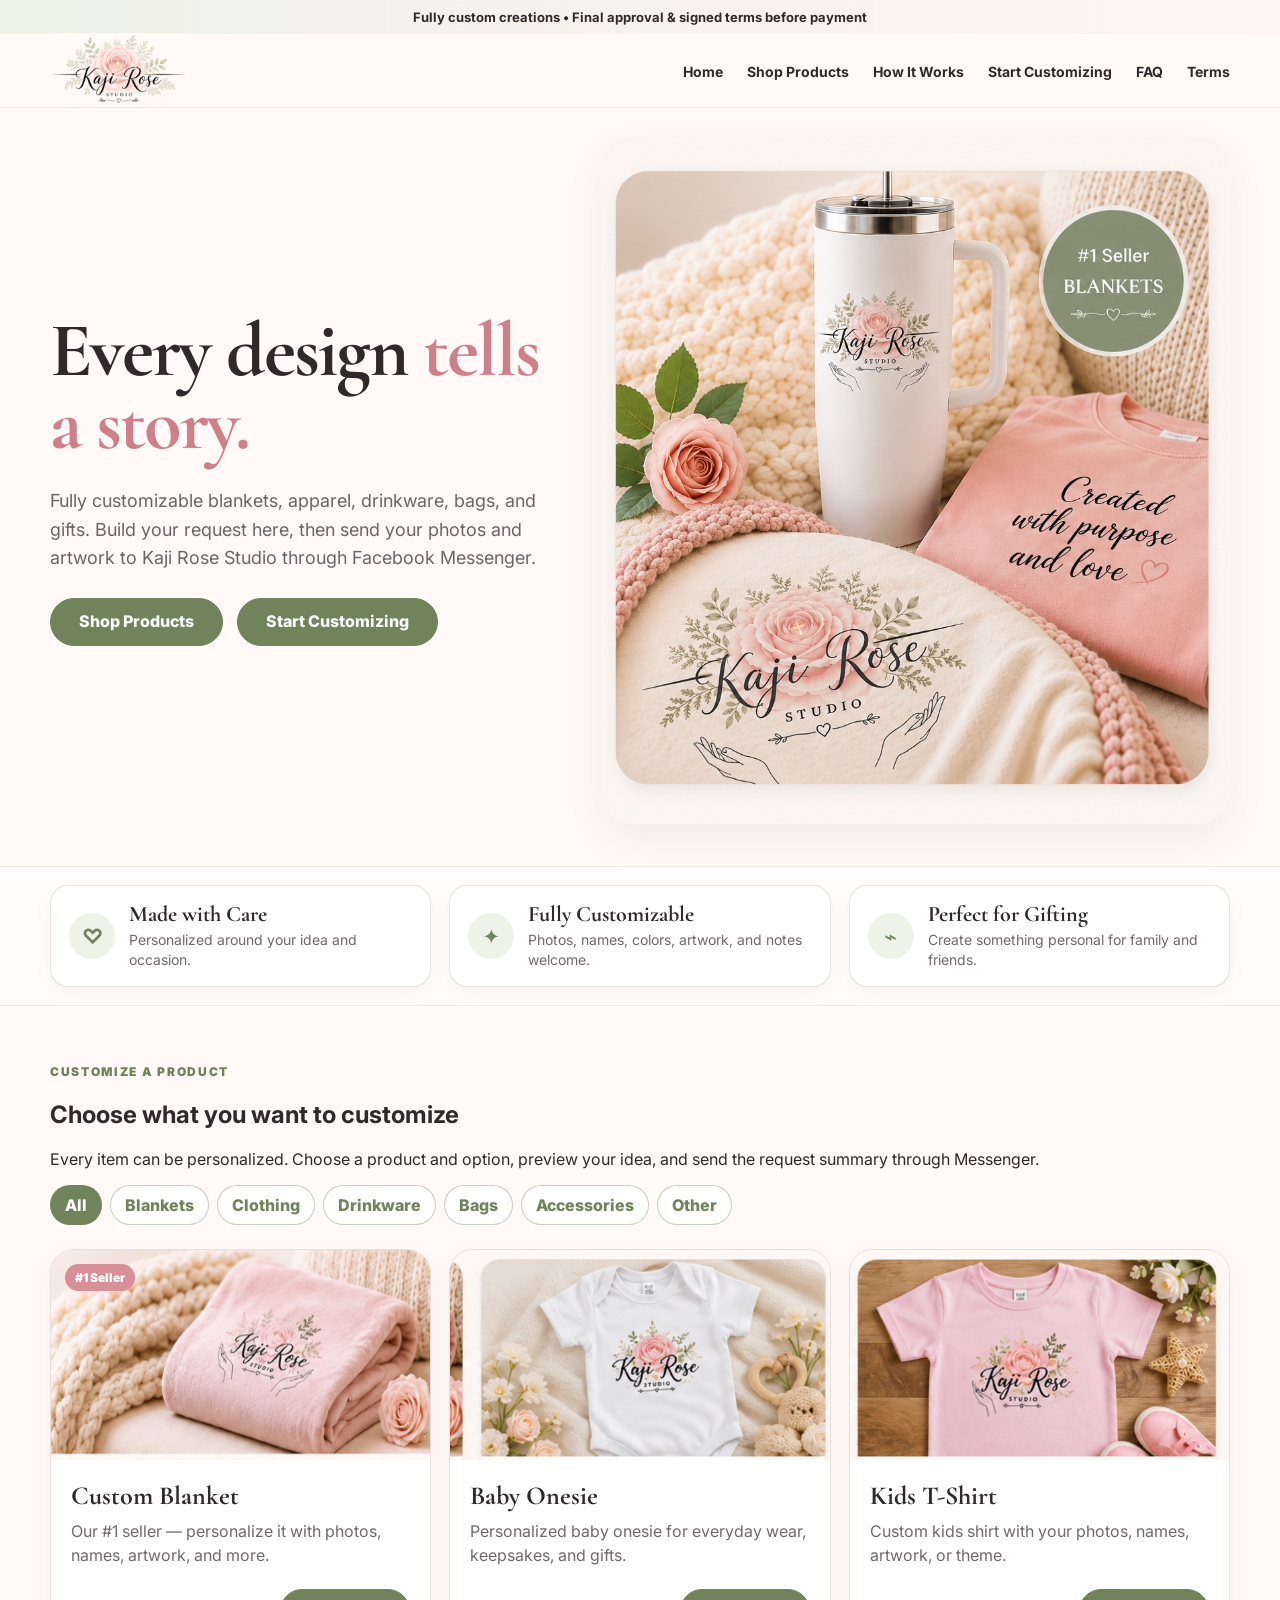
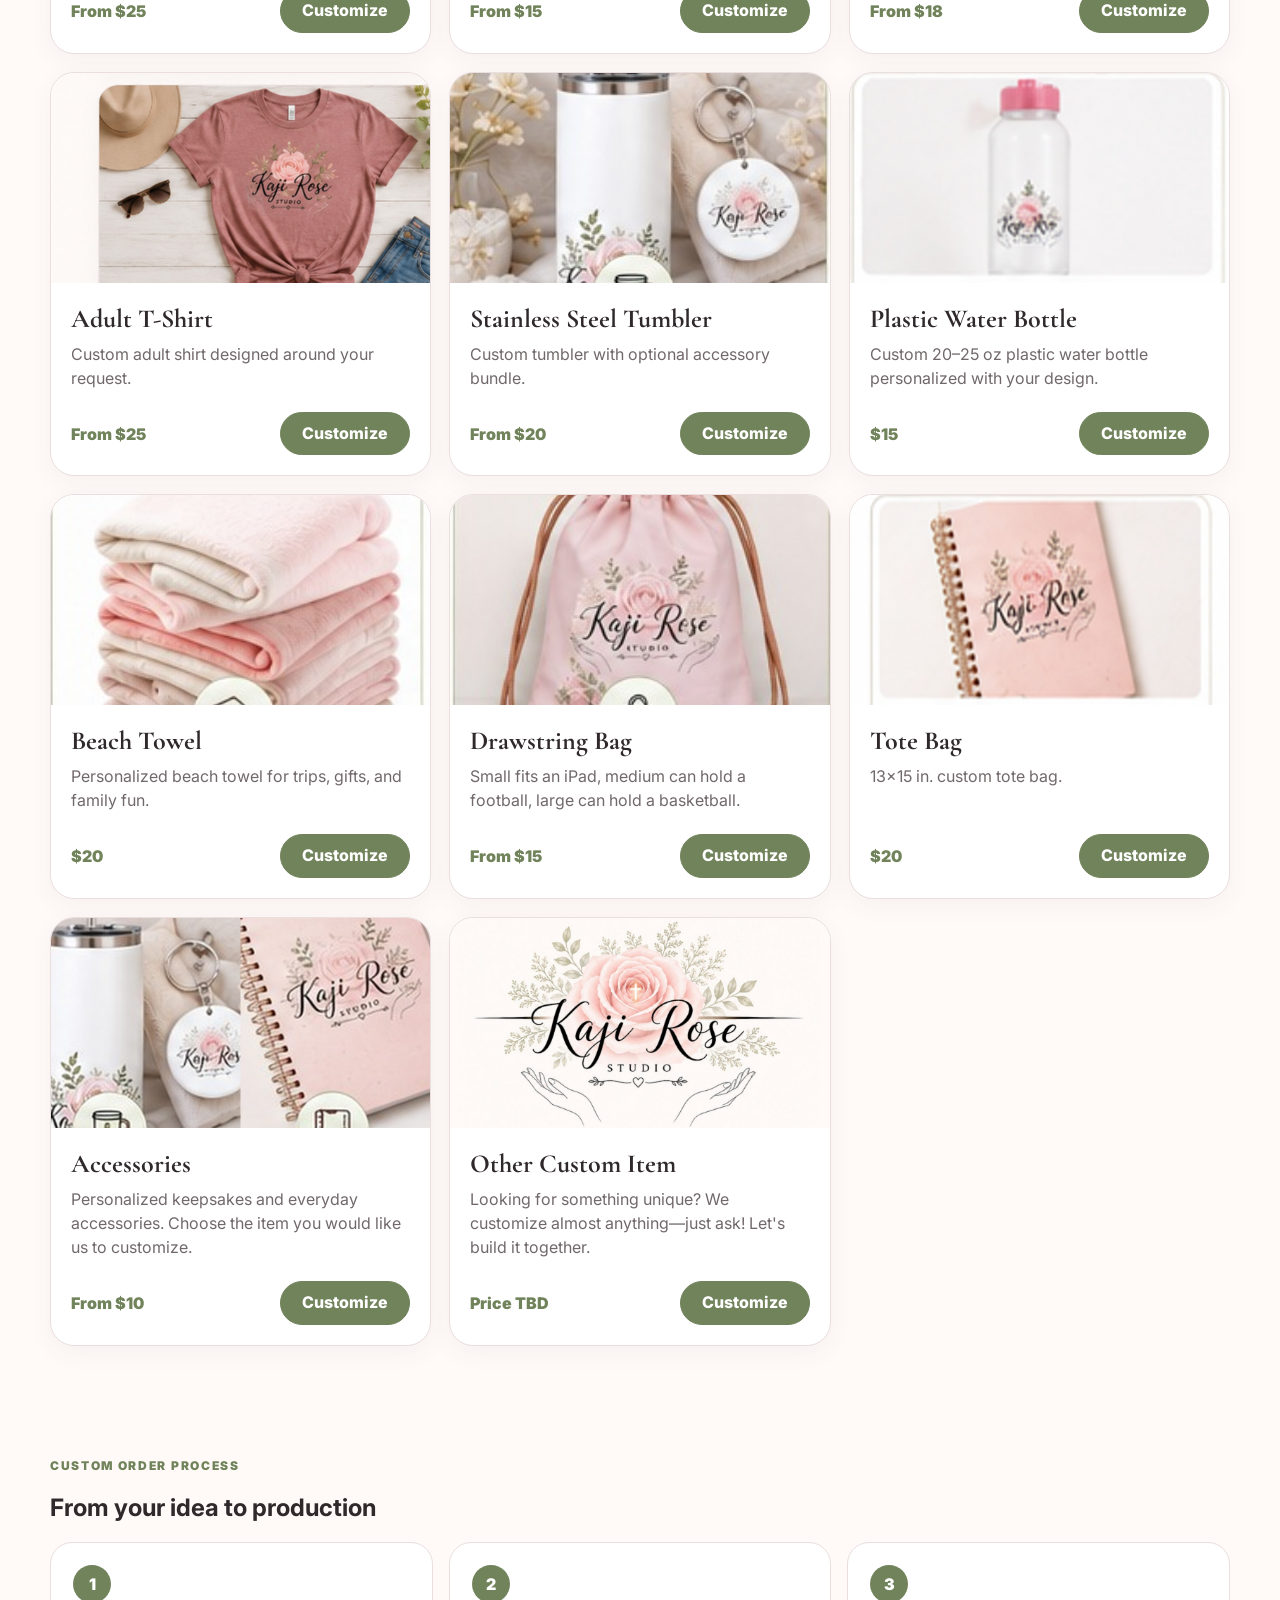
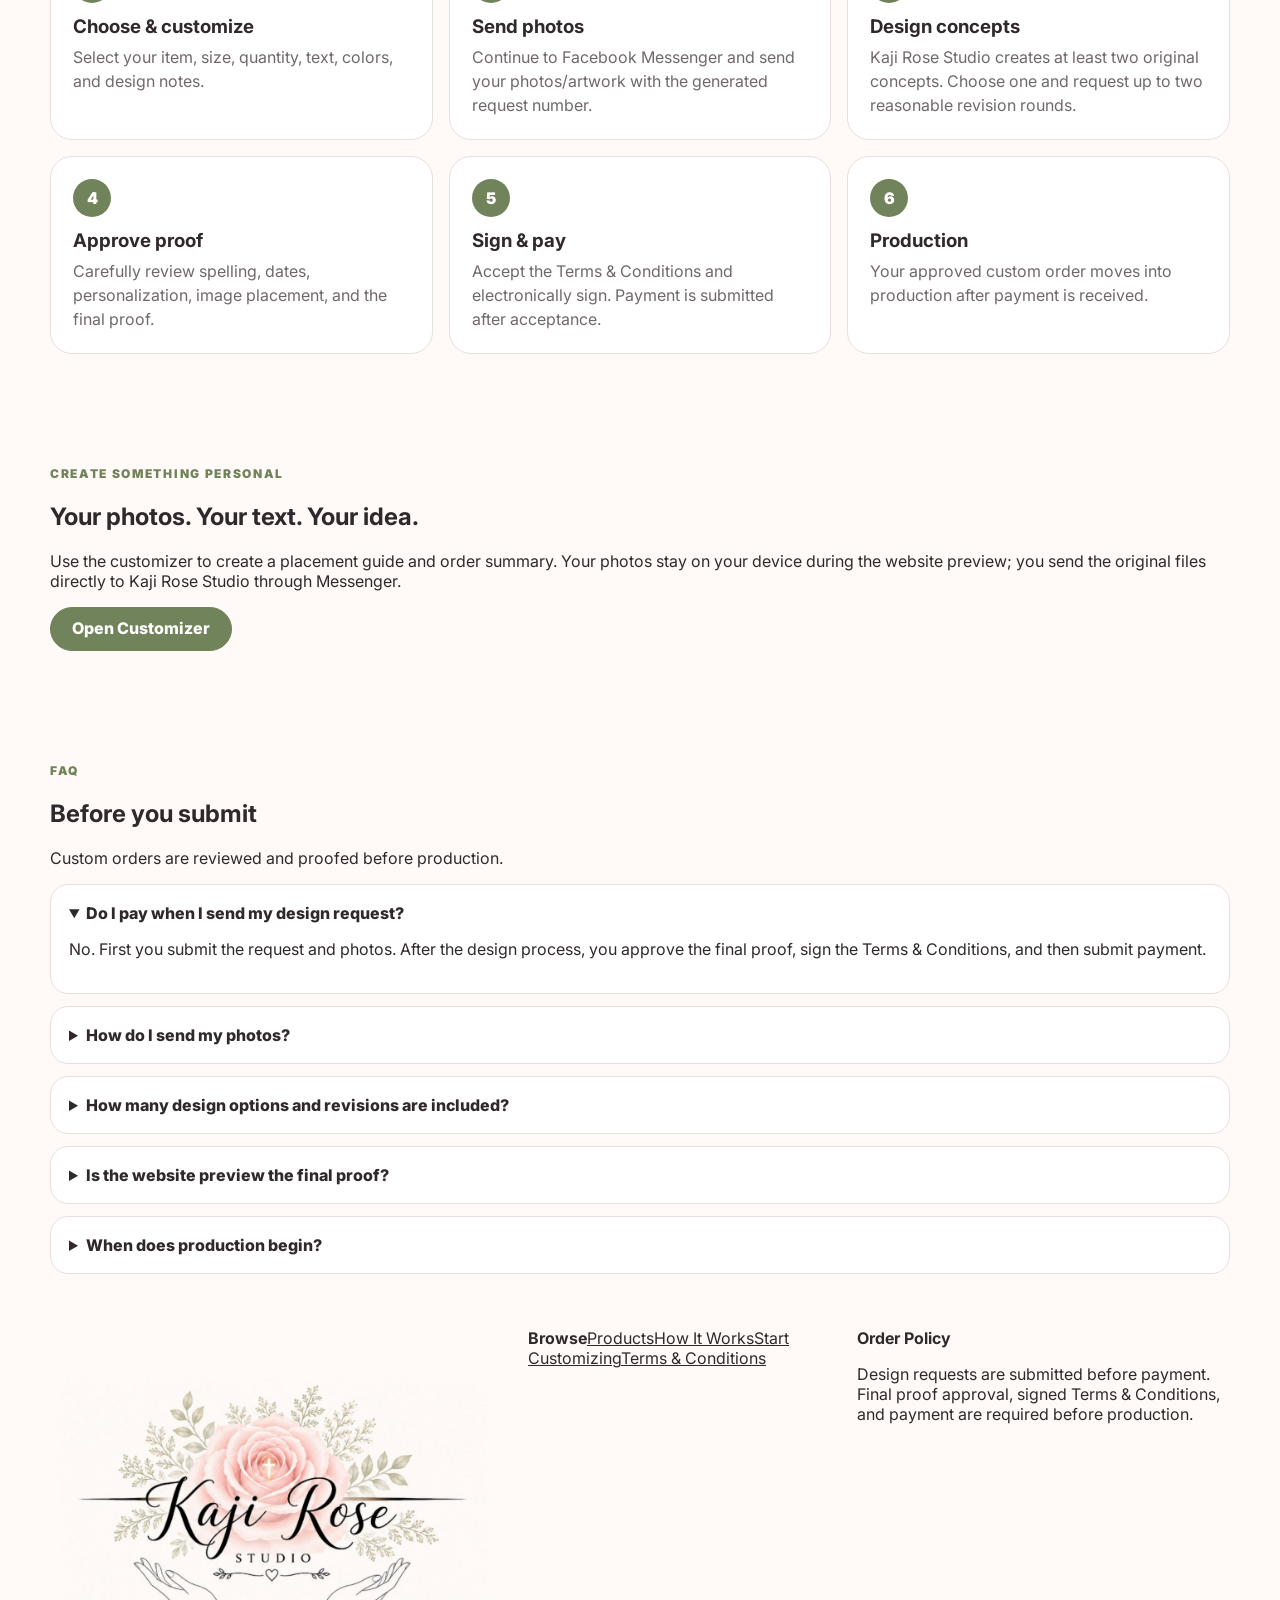
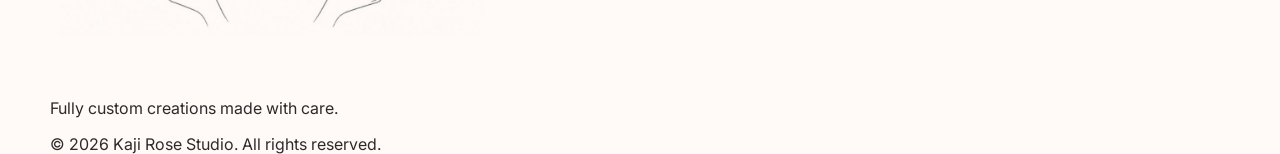
==== commit dba903c2: "Add files via upload" ====
--- a/index.html
+++ b/index.html
@@ -70,10 +70,9 @@
       </div>
     </div></section>
 
-    <section class="section" id="custom"><div class="wrap custom-banner">
+    <section class="section" id="custom"><div class="wrap custom-banner custom-banner-clean">
       <div><span class="eyebrow">Create something personal</span><h2>Your photos. Your text. Your idea.</h2><p>Use the customizer to create a placement guide and order summary. Your photos stay on your device during the website preview; you send the original files directly to Kaji Rose Studio through Messenger.</p><button class="btn btn-primary" data-open-customizer>Open Customizer</button></div>
-      <div class="mini-mockup"><div class="mini-product">Your design<br><span>goes here</span></div></div>
-    </div></section>
+</div></section>
 
     <section class="section soft" id="faq"><div class="wrap faq-grid">
       <div><span class="eyebrow">FAQ</span><h2>Before you submit</h2><p>Custom orders are reviewed and proofed before production.</p></div>
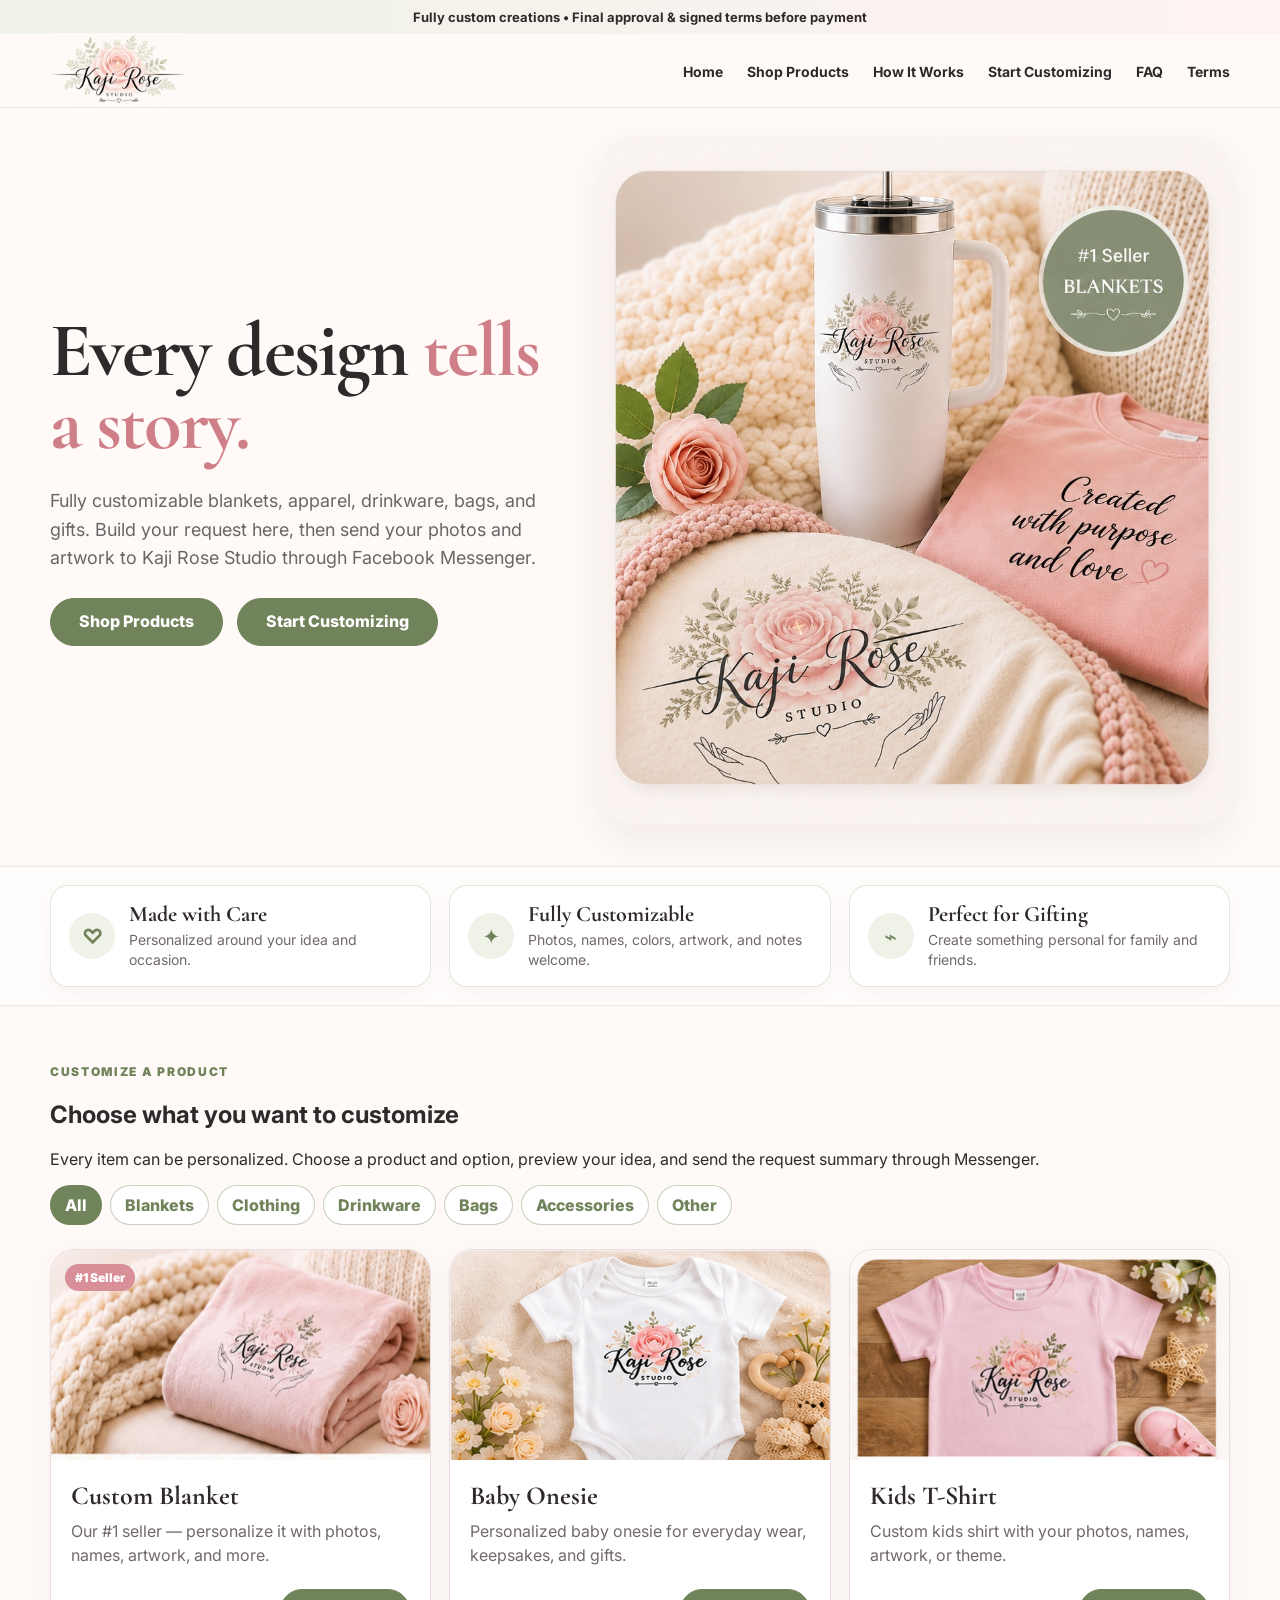
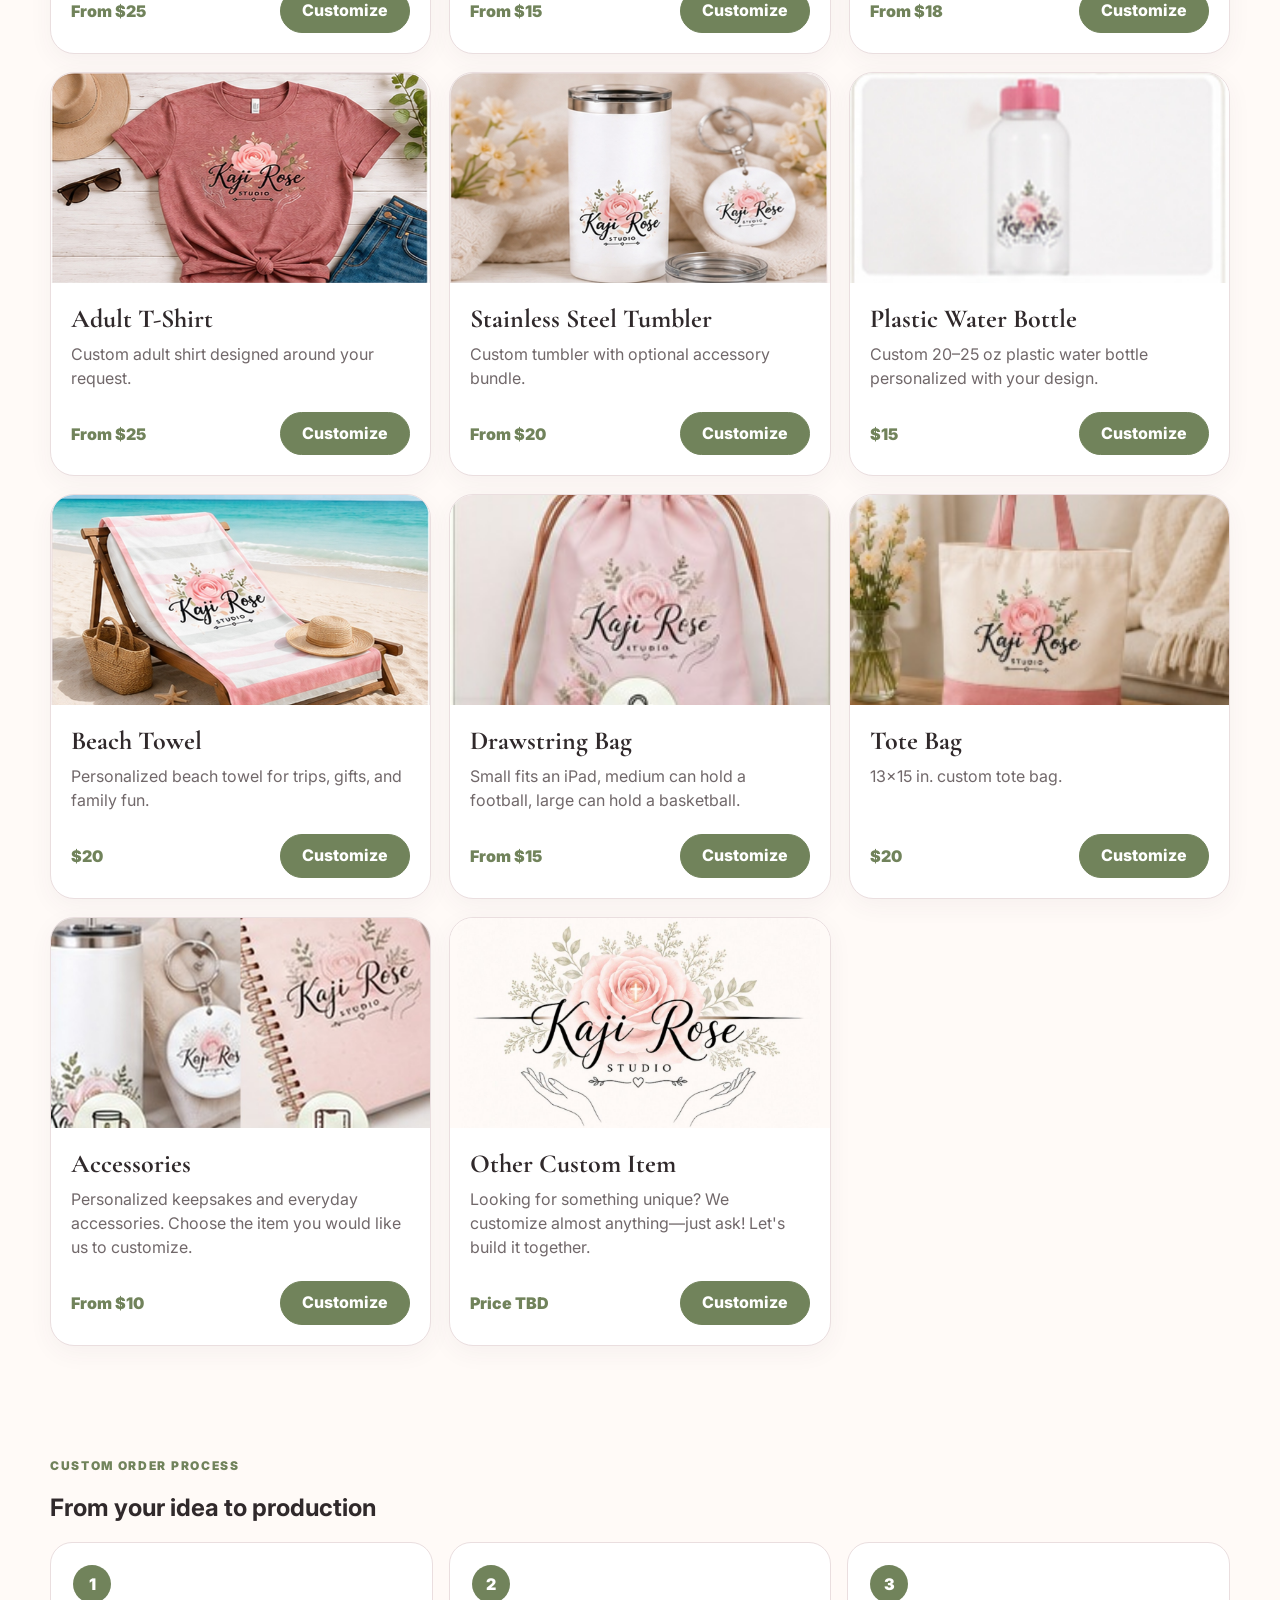
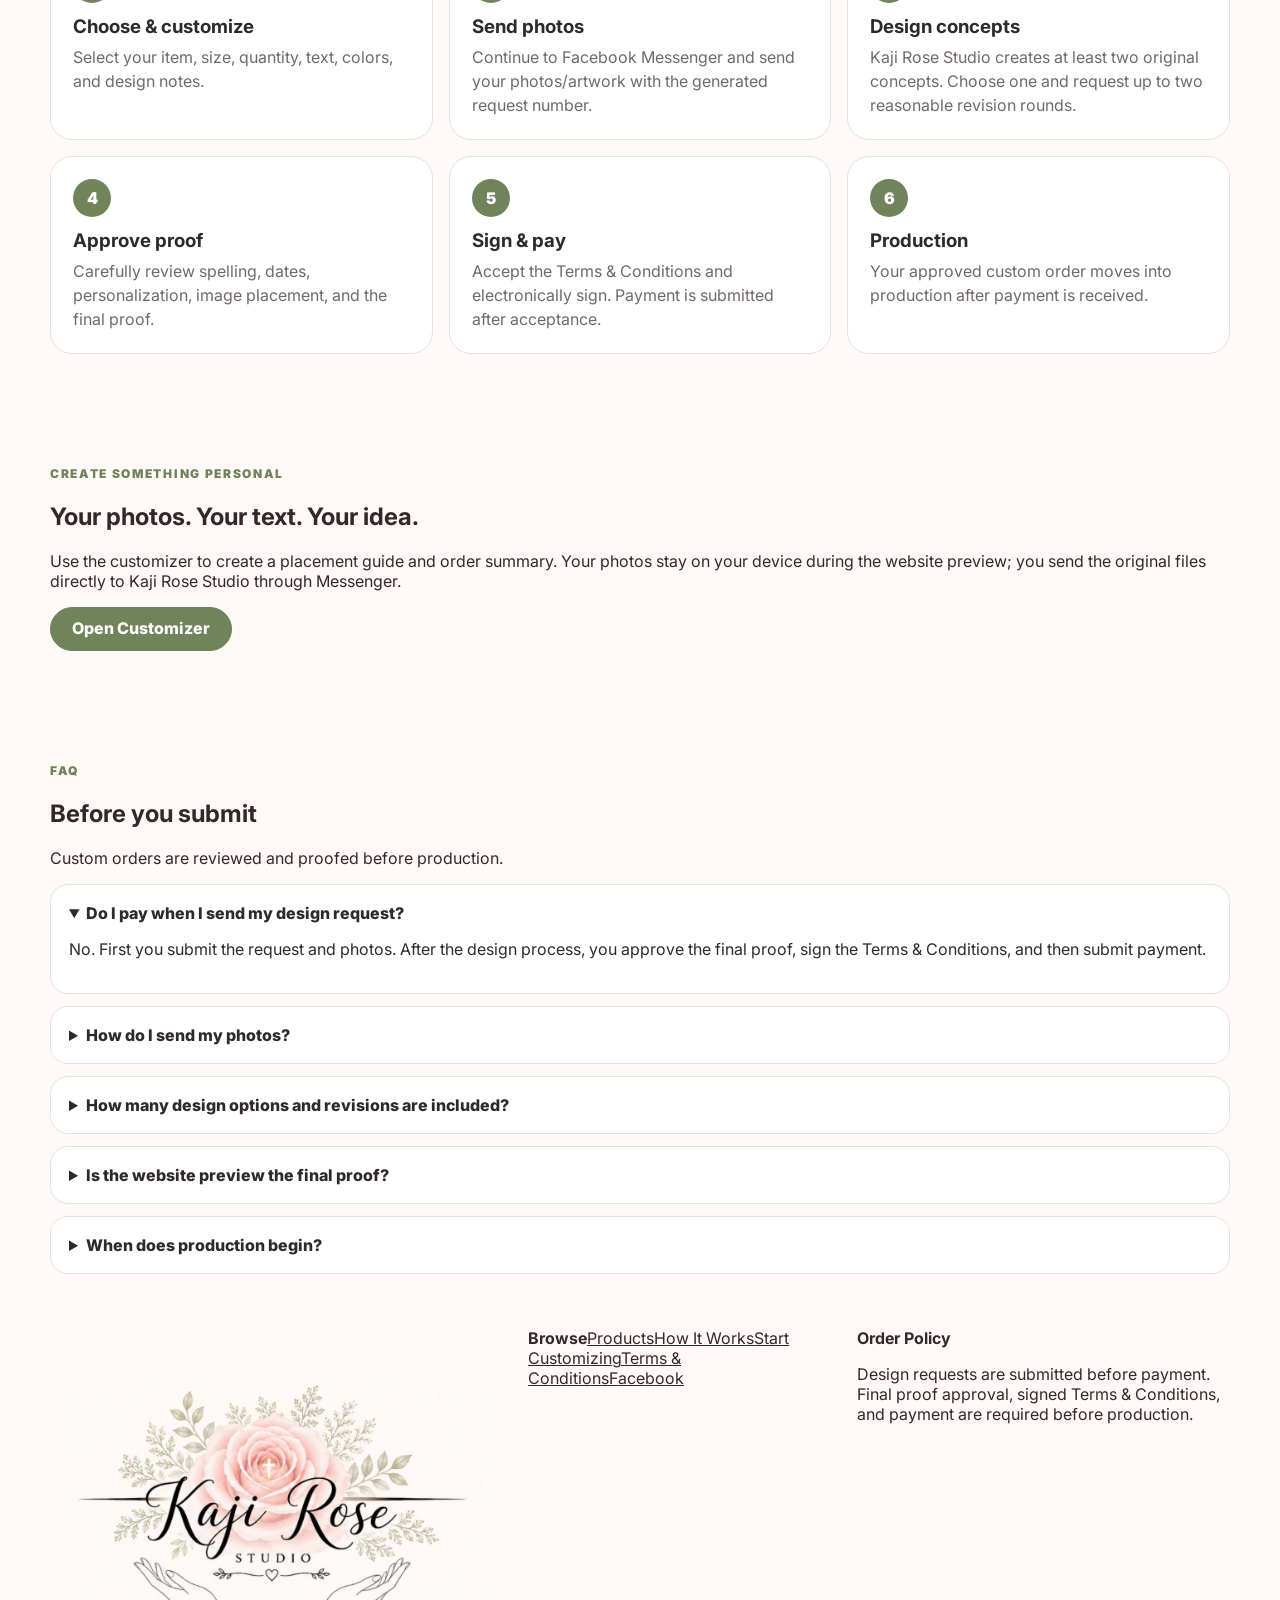
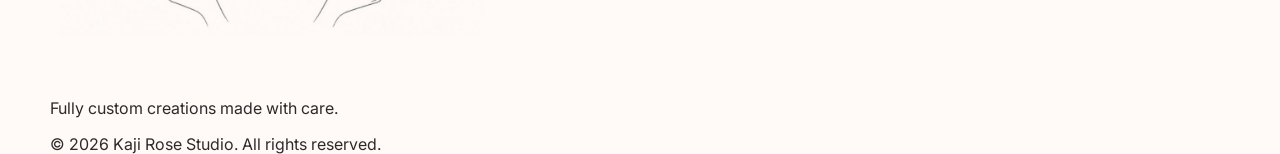
==== commit c4201abe: "Add Facebook link to footer in index.html" ====
--- a/index.html
+++ b/index.html
@@ -88,7 +88,7 @@
 
   <footer><div class="wrap footer-grid">
     <div><img src="assets/kaji-rose-logo.png" alt="Kaji Rose Studio" /><p>Fully custom creations made with care.</p></div>
-    <div><strong>Browse</strong><a href="#shop">Products</a><a href="#how">How It Works</a><a href="#custom">Start Customizing</a><a href="terms.html">Terms & Conditions</a></div>
+    <div><strong>Browse</strong><a href="#shop">Products</a><a href="#how">How It Works</a><a href="#custom">Start Customizing</a><a href="terms.html">Terms & Conditions</a><a href="https://www.facebook.com/kajirosestudio" target="_blank" rel="noopener">Facebook</a></div>
     <div><strong>Order Policy</strong><p>Design requests are submitted before payment. Final proof approval, signed Terms & Conditions, and payment are required before production.</p></div>
   </div><div class="wrap copyright">© <span id="year"></span> Kaji Rose Studio. All rights reserved.</div></footer>
 
--- a/styles.css
+++ b/styles.css
@@ -632,3 +632,27 @@
   }
   .main-nav{margin-left:0 !important;text-align:left !important;}
 }
+
+/* FINAL PRODUCT IMAGE ALIGNMENT */
+.product-art{
+  display:flex !important;
+  align-items:center !important;
+  justify-content:center !important;
+  overflow:hidden !important;
+}
+.product-photo{
+  width:100% !important;
+  height:100% !important;
+  object-fit:cover !important;
+  object-position:center center !important;
+  margin:0 auto !important;
+}
+@media(max-width:760px){
+  .product-art{
+    aspect-ratio:16/9 !important;
+    height:auto !important;
+  }
+  .product-photo{
+    object-position:center center !important;
+  }
+}
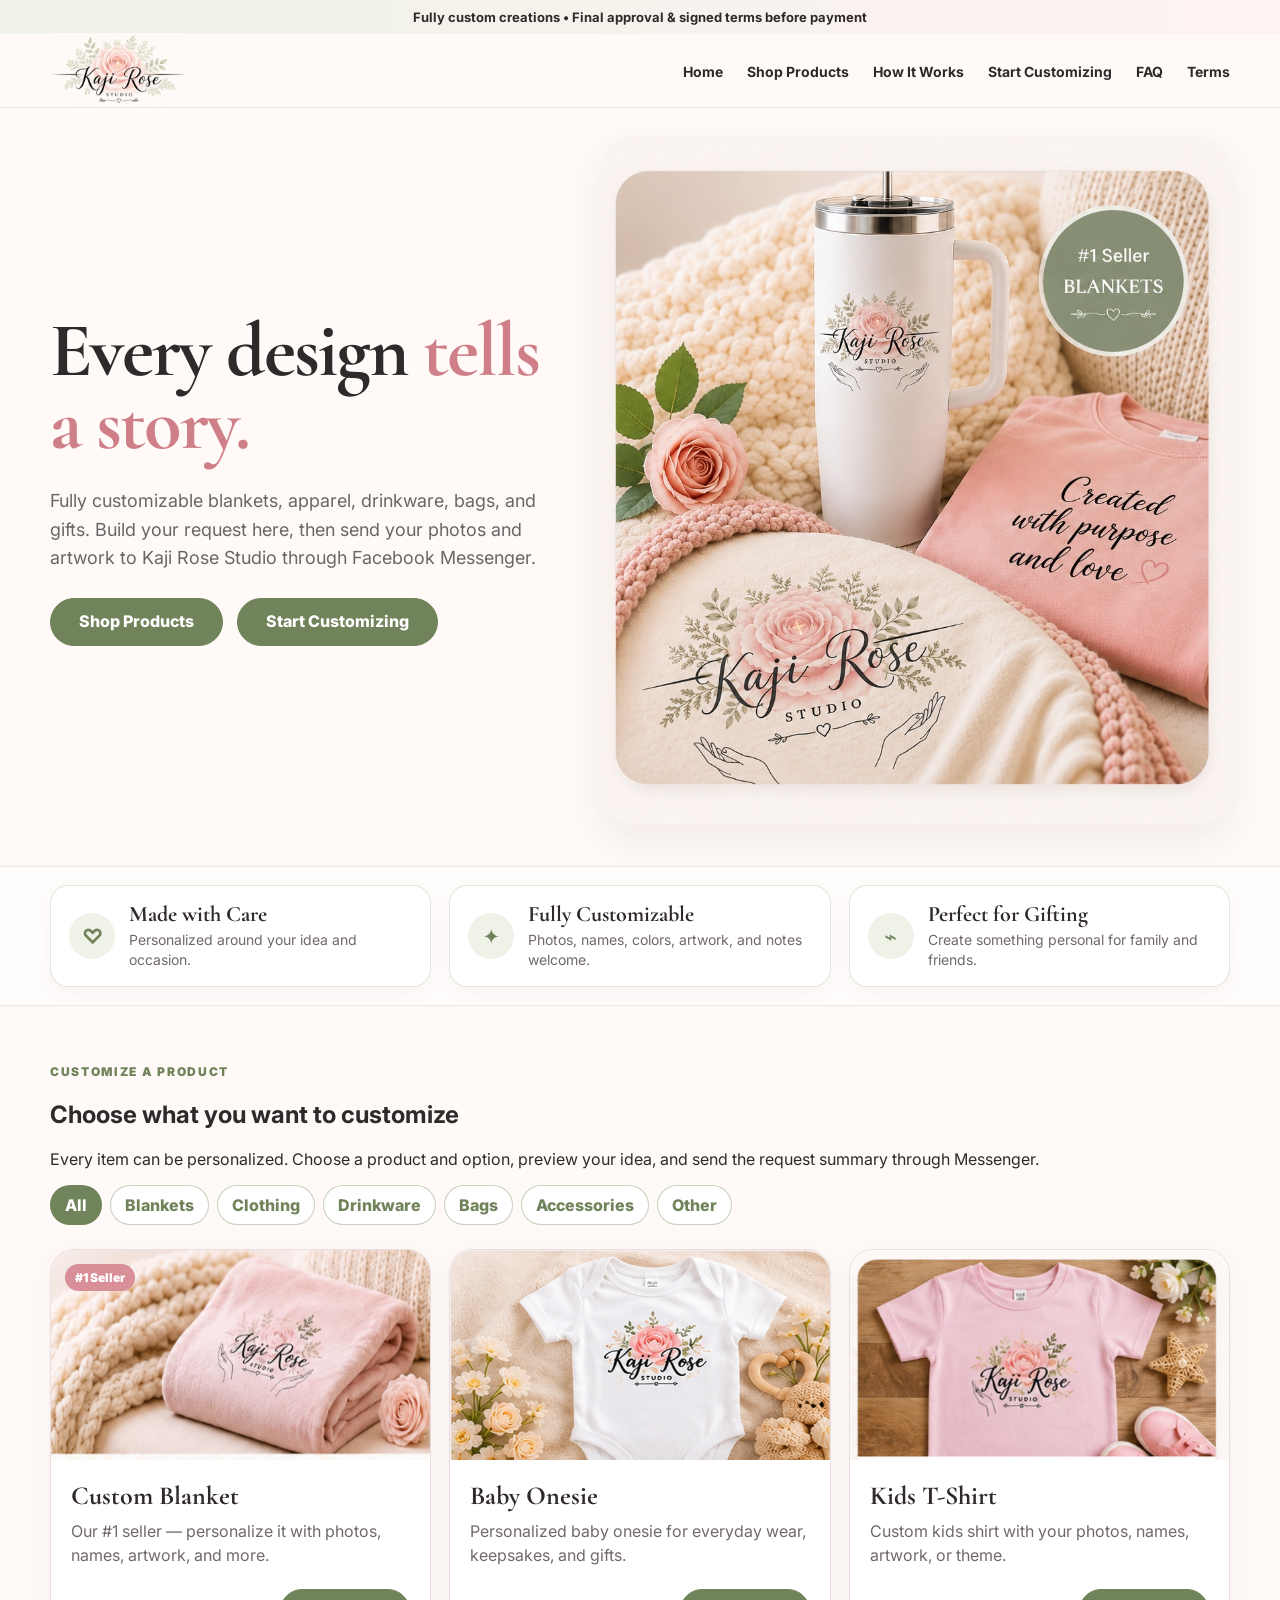
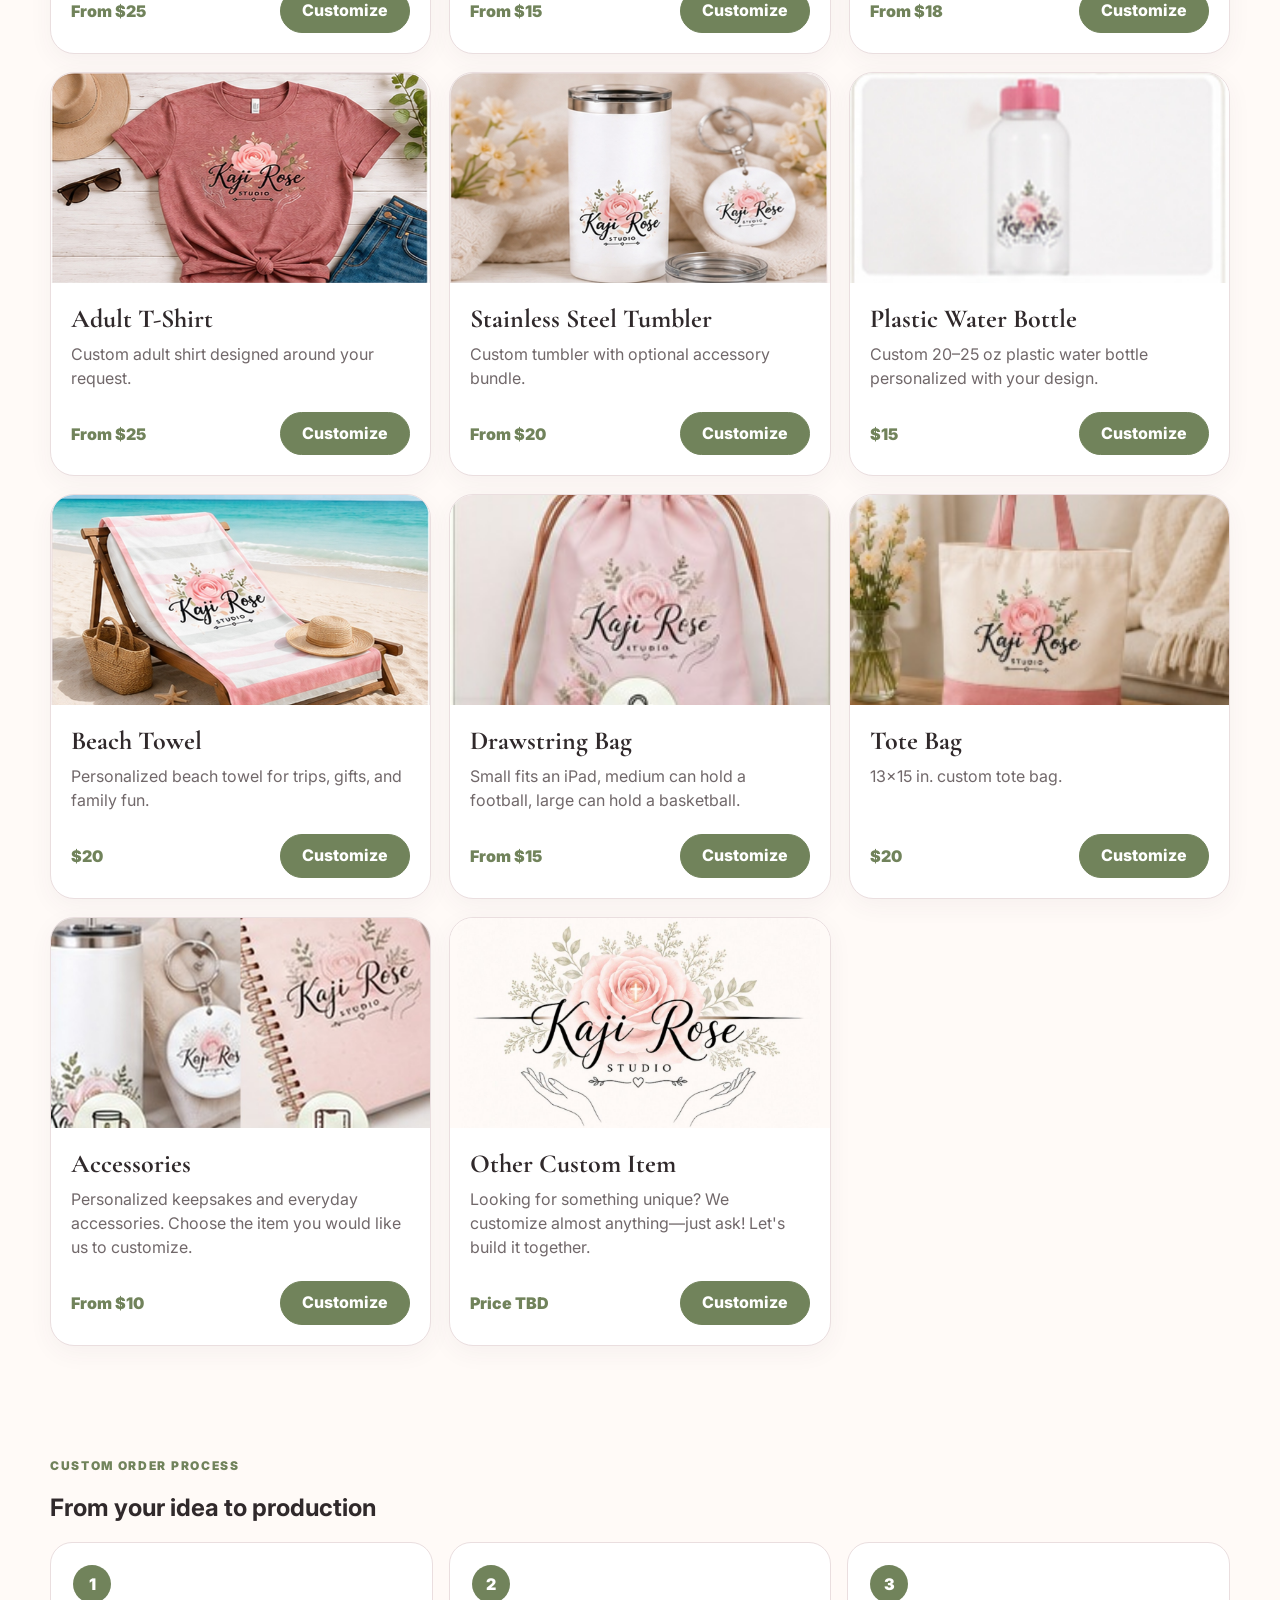
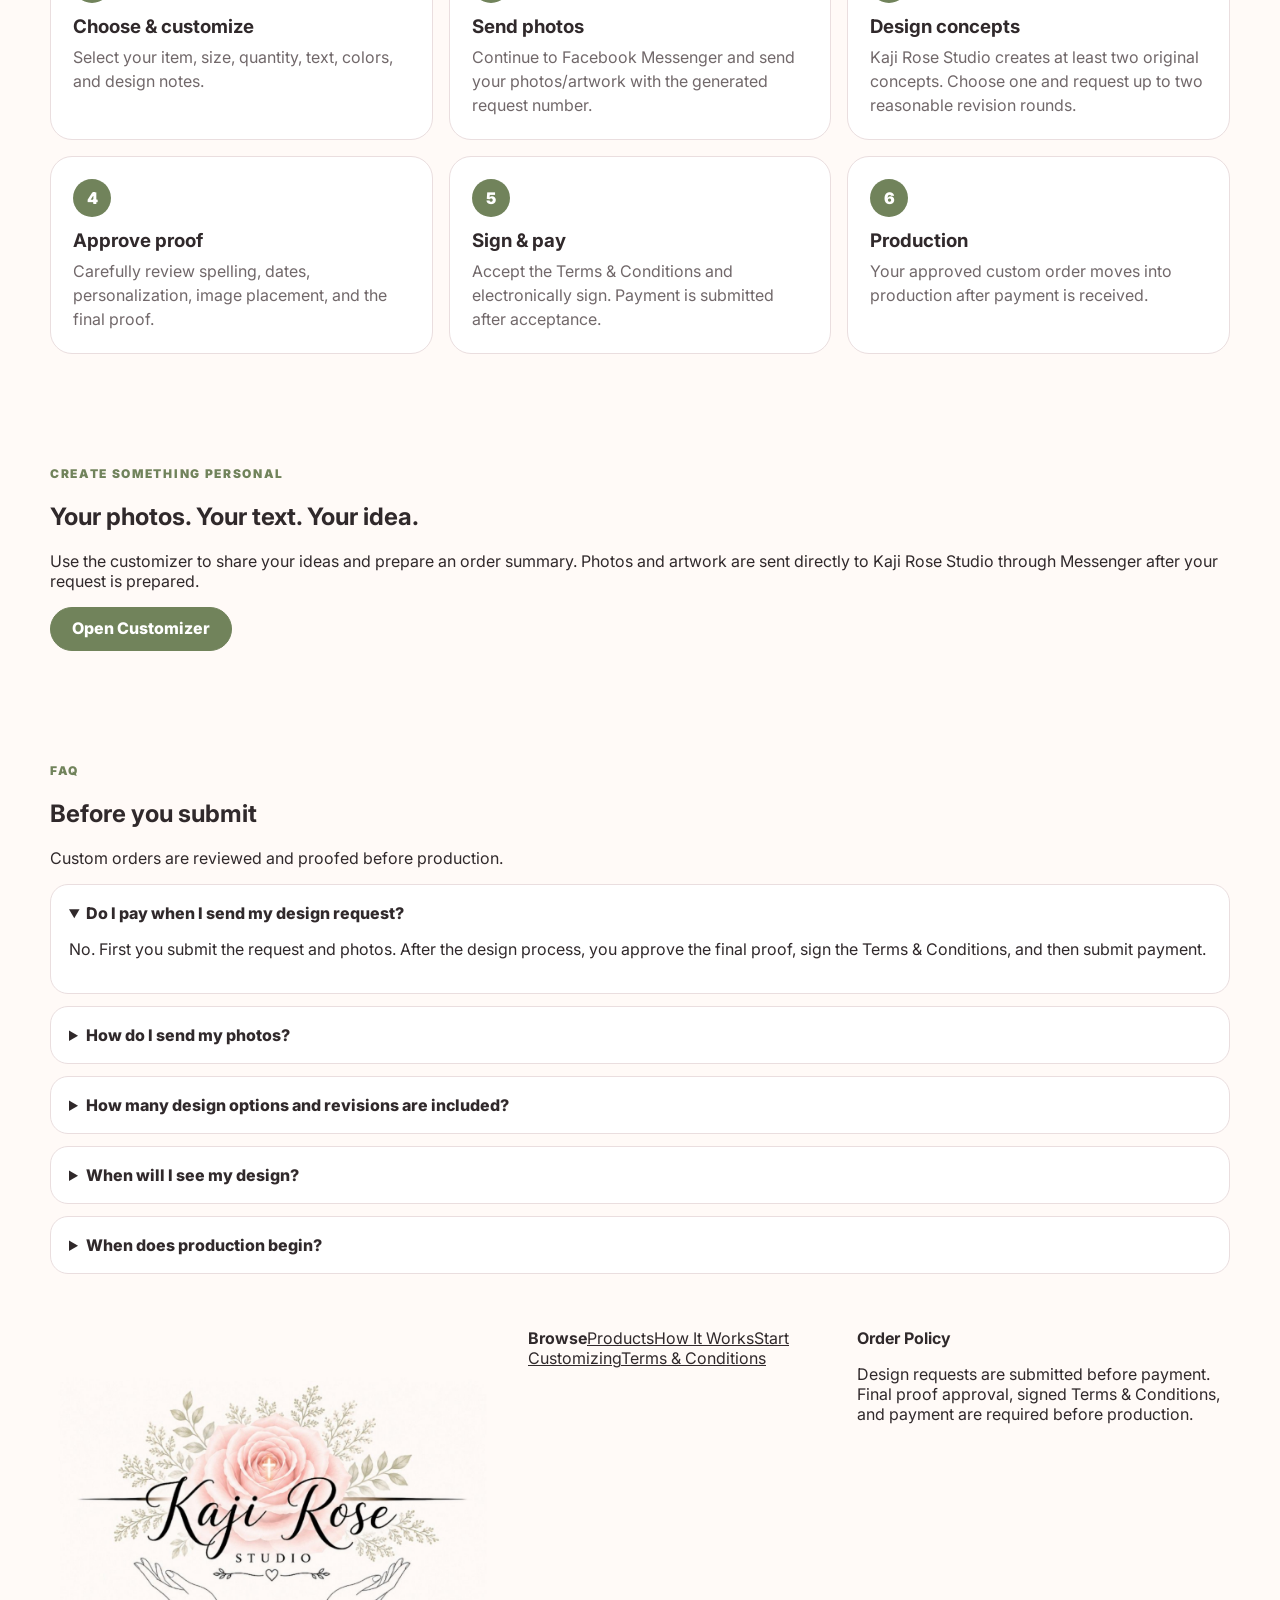
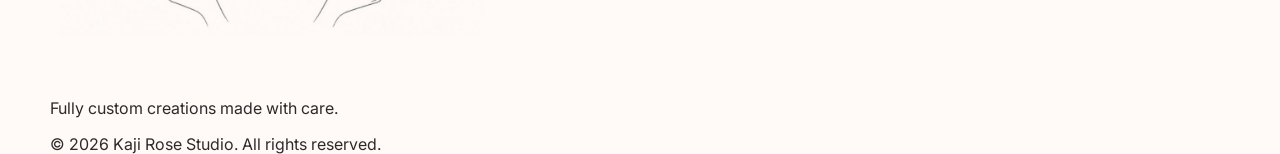
==== commit 2a476460: "Add files via upload" ====
--- a/index.html
+++ b/index.html
@@ -71,16 +71,16 @@
     </div></section>
 
     <section class="section" id="custom"><div class="wrap custom-banner custom-banner-clean">
-      <div><span class="eyebrow">Create something personal</span><h2>Your photos. Your text. Your idea.</h2><p>Use the customizer to create a placement guide and order summary. Your photos stay on your device during the website preview; you send the original files directly to Kaji Rose Studio through Messenger.</p><button class="btn btn-primary" data-open-customizer>Open Customizer</button></div>
+      <div><span class="eyebrow">Create something personal</span><h2>Your photos. Your text. Your idea.</h2><p>Use the customizer to share your ideas and prepare an order summary. Photos and artwork are sent directly to Kaji Rose Studio through Messenger after your request is prepared.</p><button class="btn btn-primary" data-open-customizer>Open Customizer</button></div>
 </div></section>
 
     <section class="section soft" id="faq"><div class="wrap faq-grid">
       <div><span class="eyebrow">FAQ</span><h2>Before you submit</h2><p>Custom orders are reviewed and proofed before production.</p></div>
       <div class="faq-list">
         <details open><summary>Do I pay when I send my design request?</summary><p>No. First you submit the request and photos. After the design process, you approve the final proof, sign the Terms & Conditions, and then submit payment.</p></details>
-        <details><summary>How do I send my photos?</summary><p>The website lets you preview a photo locally. Your original photos/artwork are sent to Kaji Rose Studio through Facebook Messenger with your request number.</p></details>
+        <details><summary>How do I send my photos?</summary><p>Photos and artwork are sent directly to Kaji Rose Studio through Facebook Messenger with your request number.</p></details>
         <details><summary>How many design options and revisions are included?</summary><p>Each custom order includes at least two original design concepts, selection of one final design, and up to two rounds of reasonable revisions before production.</p></details>
-        <details><summary>Is the website preview the final proof?</summary><p>No. It is only a placement guide. The final design proof is prepared by Kaji Rose Studio and must be approved separately.</p></details>
+        <details><summary>When will I see my design?</summary><p>After you send your request and any photos or artwork through Messenger, Kaji Rose Studio will prepare design concepts for you to review. The final proof must be approved before payment and production.</p></details>
         <details><summary>When does production begin?</summary><p>Production begins after final design approval, electronic acceptance of the Terms & Conditions, and payment.</p></details>
       </div>
     </div></section>
@@ -88,7 +88,7 @@
 
   <footer><div class="wrap footer-grid">
     <div><img src="assets/kaji-rose-logo.png" alt="Kaji Rose Studio" /><p>Fully custom creations made with care.</p></div>
-    <div><strong>Browse</strong><a href="#shop">Products</a><a href="#how">How It Works</a><a href="#custom">Start Customizing</a><a href="terms.html">Terms & Conditions</a><a href="https://www.facebook.com/kajirosestudio" target="_blank" rel="noopener">Facebook</a></div>
+    <div><strong>Browse</strong><a href="#shop">Products</a><a href="#how">How It Works</a><a href="#custom">Start Customizing</a><a href="terms.html">Terms & Conditions</a></div>
     <div><strong>Order Policy</strong><p>Design requests are submitted before payment. Final proof approval, signed Terms & Conditions, and payment are required before production.</p></div>
   </div><div class="wrap copyright">© <span id="year"></span> Kaji Rose Studio. All rights reserved.</div></footer>
 
@@ -96,11 +96,6 @@
   <section class="customizer-modal" id="customizerModal" hidden aria-modal="true" role="dialog" aria-labelledby="customizerTitle">
     <div class="customizer-head"><div><span class="eyebrow">Custom design request</span><h2 id="customizerTitle">Create your item</h2></div><button class="icon-btn" id="closeCustomizer" aria-label="Close">×</button></div>
     <div class="customizer-body">
-      <div class="preview-panel">
-        <div class="mockup-toolbar"><button type="button" class="small-btn" id="clearPreview">Clear preview</button><span>Drag your image and text inside the preview</span></div>
-        <div class="mockup" id="mockup"><div class="mockup-label" id="mockupLabel">Custom Product</div><img id="previewImage" alt="Uploaded design preview" hidden /><div id="previewText" class="preview-text">Your text</div></div>
-        <p class="preview-disclaimer">This preview stays in your browser and is only a placement guide. Send the original high-resolution photos/artwork through Messenger.</p>
-      </div>
       <form class="request-form" id="requestForm">
         <div class="field-grid two"><label>Product<select id="productSelect" name="product" required></select></label><label>Option / Size<select id="variantSelect" name="variant" required></select></label></div>
         <div class="field-grid two"><label>Quantity<input type="number" name="quantity" id="quantity" min="1" value="1" required /></label><label>Estimated item price<input type="text" id="estimatedPrice" readonly /></label></div>
@@ -138,13 +133,31 @@
             <small>This gives us helpful context when developing your design concepts.</small>
           </label>
         </div>
-        <label>Preview photo/artwork on this device<input type="file" id="imageUpload" accept="image/png,image/jpeg,image/webp" /><small>This file is not uploaded by GitHub Pages. You will send the original through Messenger.</small></label>
-        <div class="field-grid two"><label>Custom text<input type="text" id="customText" name="customText" placeholder="Name, quote, date, etc." /></label><label>Text color<input type="color" id="textColor" value="#2e2729" /></label></div>
-        <label>Design notes<textarea name="notes" id="designNotes" rows="5" placeholder="Describe placement, colors, theme, background, which photos to use, and anything else we should know."></textarea></label>
+<label>Custom text<input type="text" id="customText" name="customText" placeholder="Name, quote, date, wording, etc." /></label>
+        
+        <div class="field-grid two design-intake">
+          <label>Preferred color scheme
+            <input type="text" id="colorScheme" name="colorScheme" placeholder="Example: sage green, blush pink, cream, gold" />
+            <small>Share any colors you would like us to use or avoid.</small>
+          </label>
+          <label>Is there a deadline?
+            <input type="date" id="designDeadline" name="designDeadline" />
+            <small>If this is needed for a specific event or date, let us know.</small>
+          </label>
+        </div>
+        <label>What are some of your or their favorite things?
+          <textarea id="favoriteThings" name="favoriteThings" rows="4" placeholder="Flowers, colors, music, hobbies, sports, animals, characters, themes, or anything else you would like to share."></textarea>
+          <small>These details help us make the design feel more personal.</small>
+        </label>
+        <label>Anything we should avoid in the design?
+          <textarea id="designAvoid" name="designAvoid" rows="3" placeholder="Colors, themes, symbols, styles, wording, or anything you do not want included."></textarea>
+        </label>
+
+        <label>Additional design notes<textarea name="notes" id="designNotes" rows="5" placeholder="Share any other ideas, placement preferences, wording, or details we should know."></textarea></label>
         <div class="field-grid two"><label>Your name<input type="text" id="customerName" name="customerName" required /></label><label>Email<input type="email" id="customerEmail" name="email" required /></label></div>
         <label>Phone (optional)<input type="tel" id="customerPhone" name="phone" /></label>
-        <label class="check-row"><input type="checkbox" id="rightsConfirm" required /><span>I confirm that I have permission or the necessary rights to use the photos, artwork, logos, or other materials I provide.</span></label>
-        <label class="check-row"><input type="checkbox" id="processConfirm" required /><span>I understand this is a design request, not a paid order. I will send my original artwork/photos through Messenger and will not pay until I approve the final design and accept the Terms & Conditions.</span></label>
+        <label class="check-row"><input type="checkbox" id="rightsConfirm" required /><span>I confirm that I have permission or the necessary rights to use any photos, artwork, logos, or other materials I send through Messenger.</span></label>
+        <label class="check-row"><input type="checkbox" id="processConfirm" required /><span>I understand this is a design request, not a paid order. I will send any photos or artwork directly through Messenger and will not pay until I approve the final design and accept the Terms & Conditions.</span></label>
         <div class="form-status" id="formStatus" aria-live="polite"></div>
         <button class="btn btn-primary wide" type="submit">Prepare Request & Continue to Messenger</button>
         <p class="tech-note">The site copies your order summary and opens the Kaji Rose Studio Facebook Page/Messenger link once that Page URL is configured in <code>script.js</code>.</p>
--- a/styles.css
+++ b/styles.css
@@ -633,26 +633,9 @@
   .main-nav{margin-left:0 !important;text-align:left !important;}
 }
 
-/* FINAL PRODUCT IMAGE ALIGNMENT */
-.product-art{
-  display:flex !important;
-  align-items:center !important;
-  justify-content:center !important;
-  overflow:hidden !important;
-}
-.product-photo{
-  width:100% !important;
-  height:100% !important;
-  object-fit:cover !important;
-  object-position:center center !important;
-  margin:0 auto !important;
-}
-@media(max-width:760px){
-  .product-art{
-    aspect-ratio:16/9 !important;
-    height:auto !important;
-  }
-  .product-photo{
-    object-position:center center !important;
-  }
-}
+/* Simplified design-request form: no local photo preview */
+.customizer-body{grid-template-columns:1fr !important;max-width:820px;margin:0 auto;}
+.preview-panel,.mockup-toolbar,.mockup,.preview-disclaimer{display:none !important;}
+.request-form{width:100%;}
+.design-intake{align-items:start;}
+@media(max-width:760px){.customizer-body{display:block !important;max-width:none !important;}}
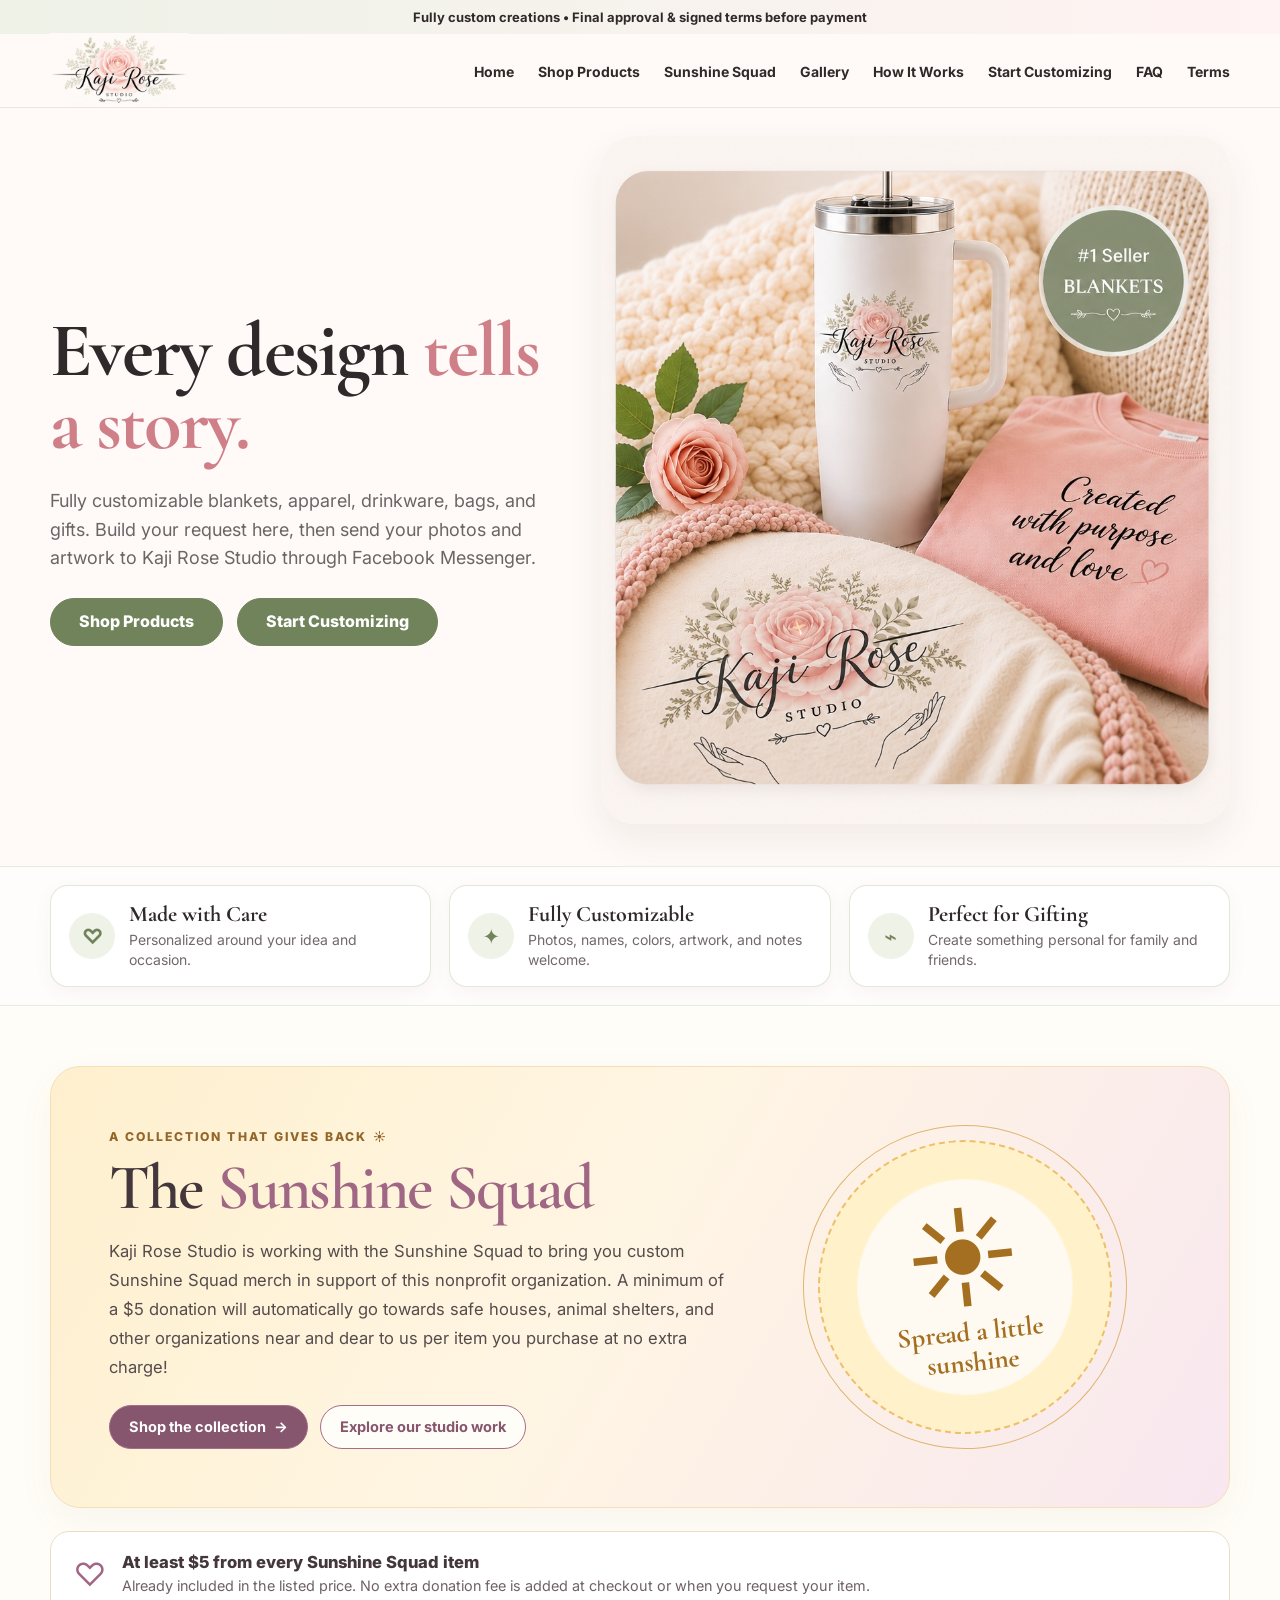
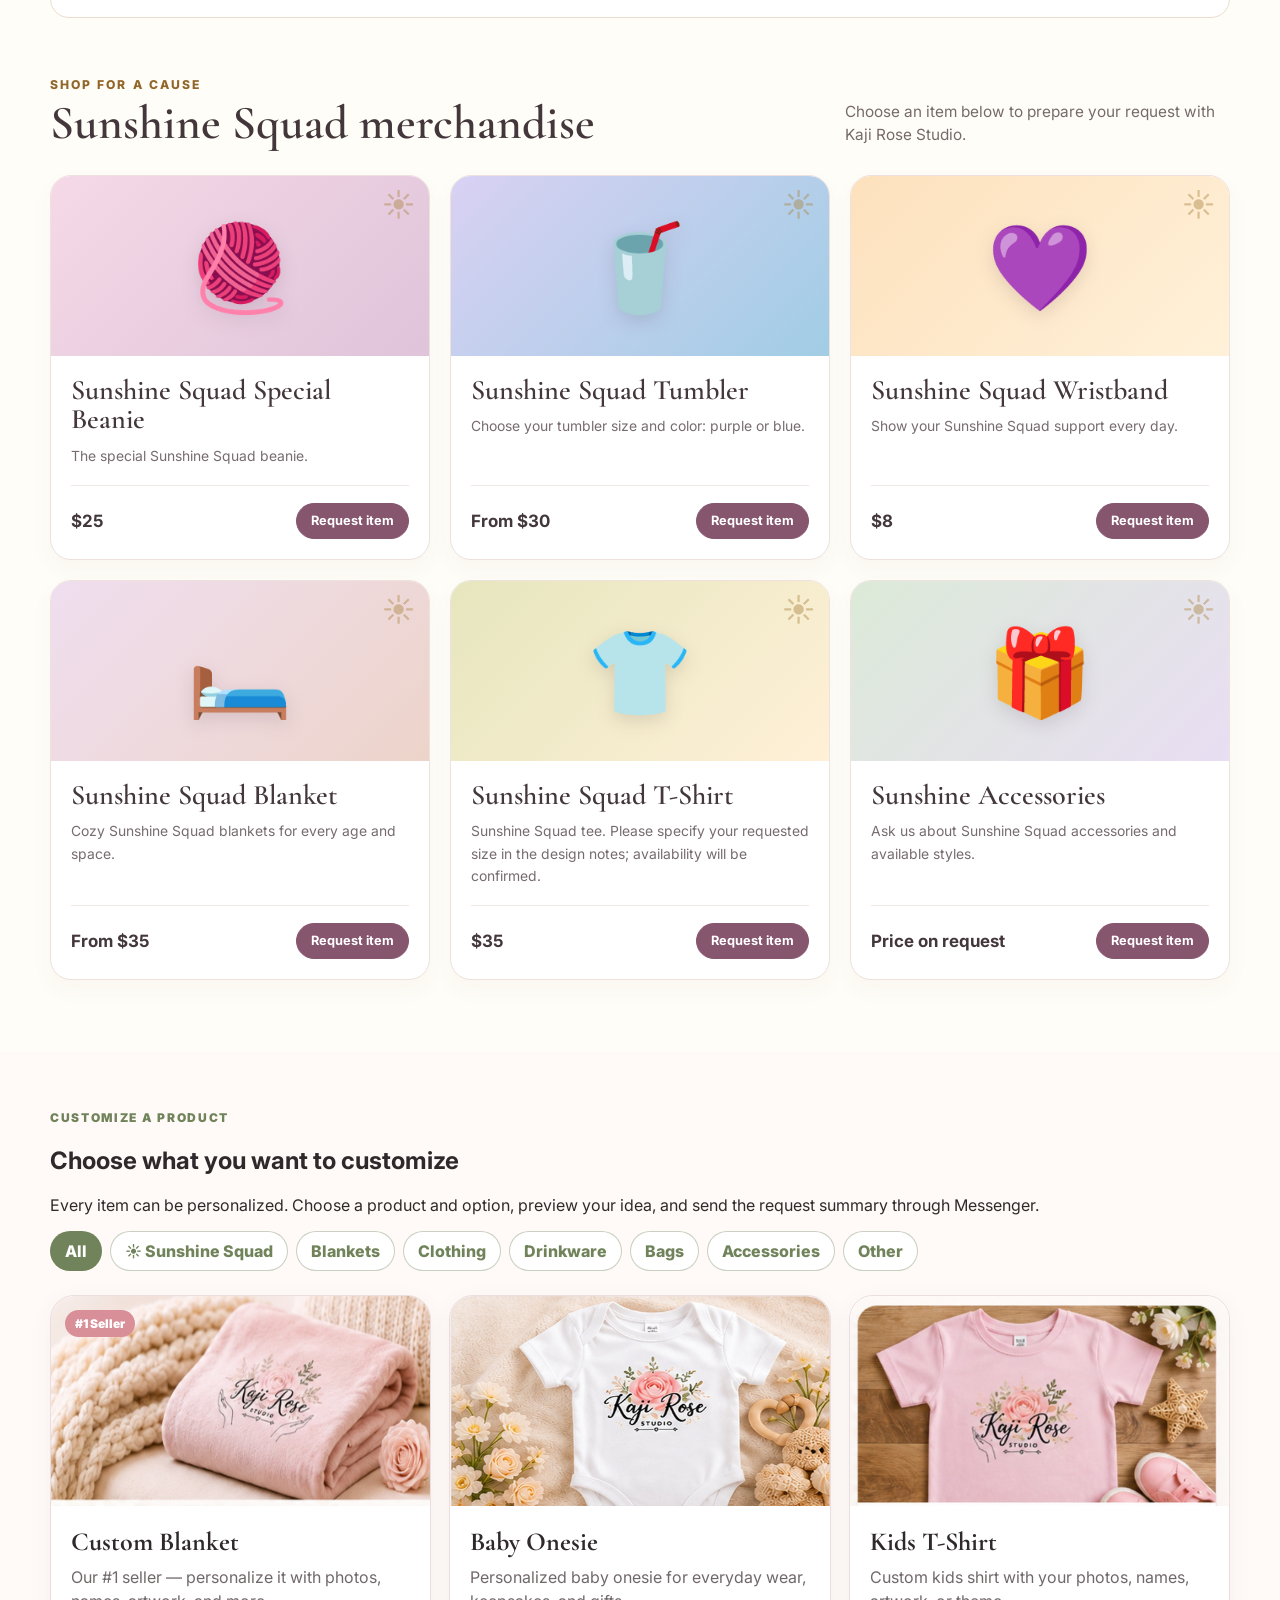
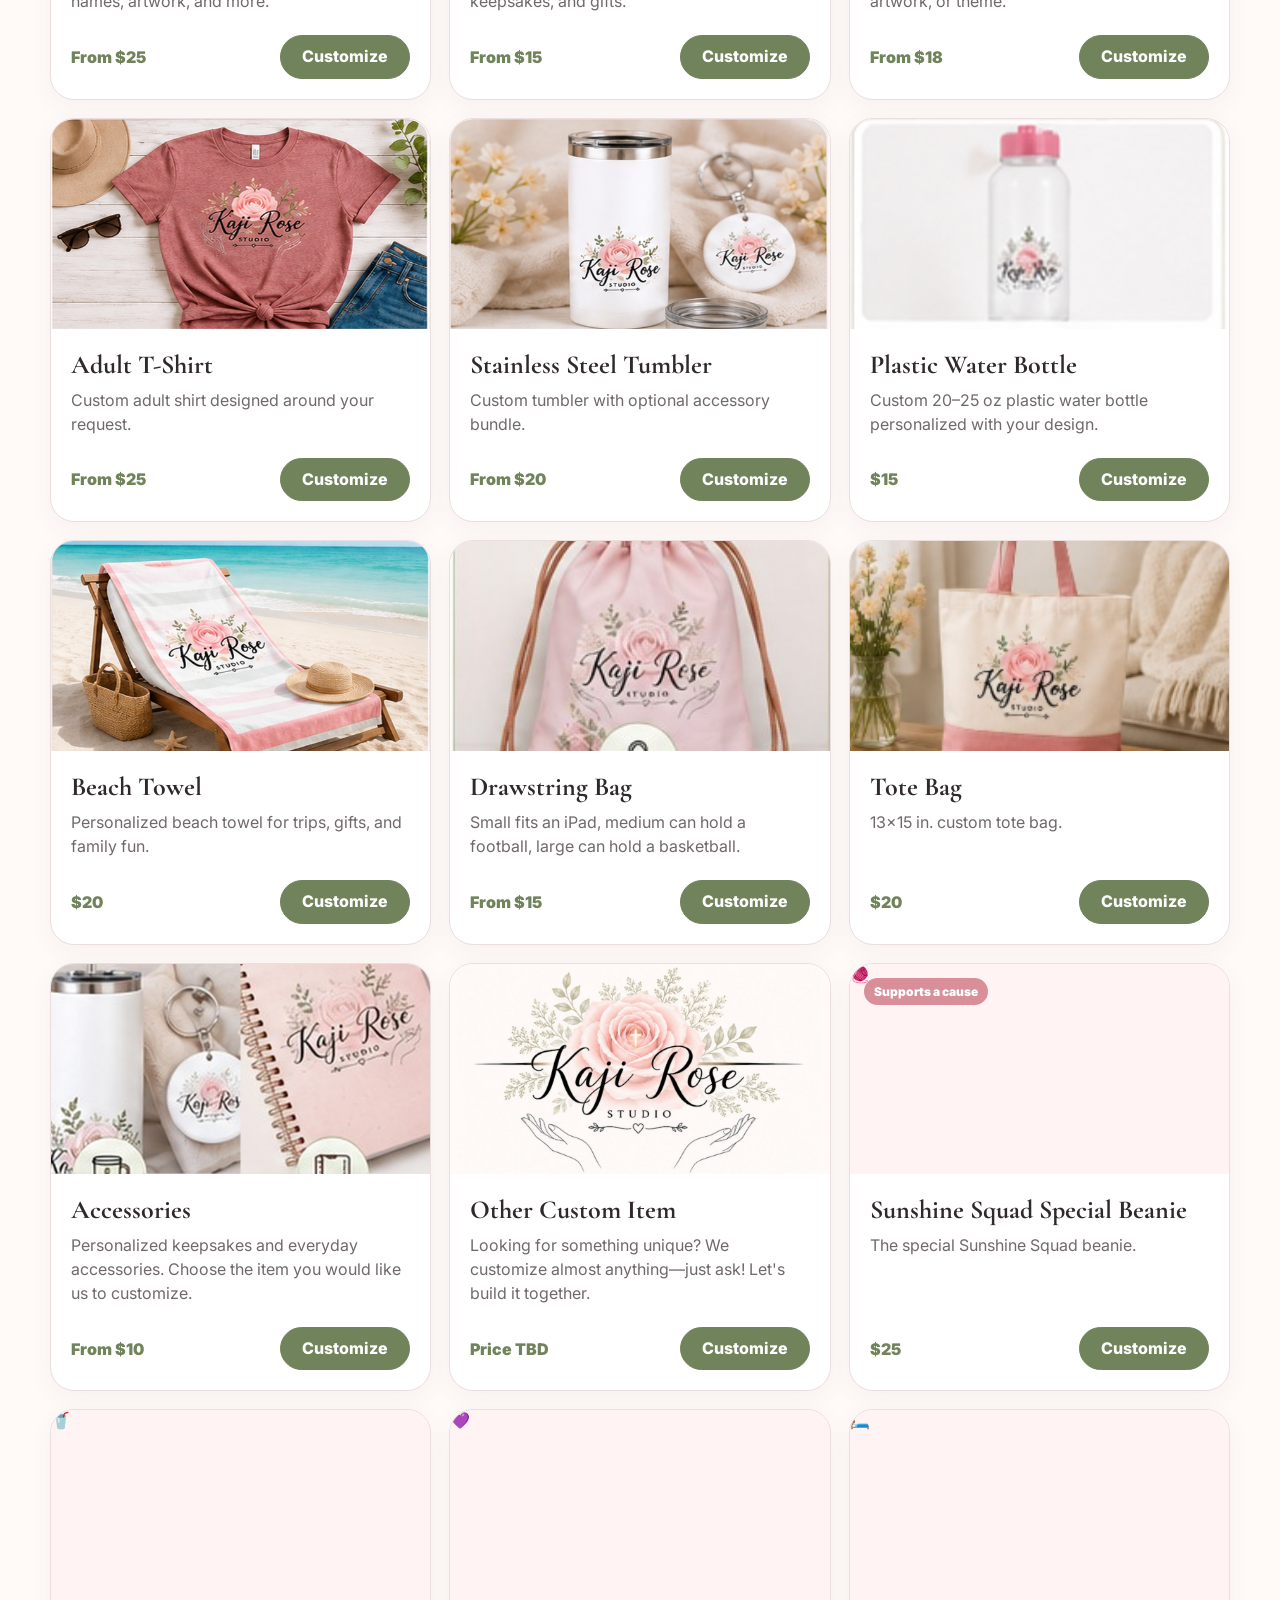
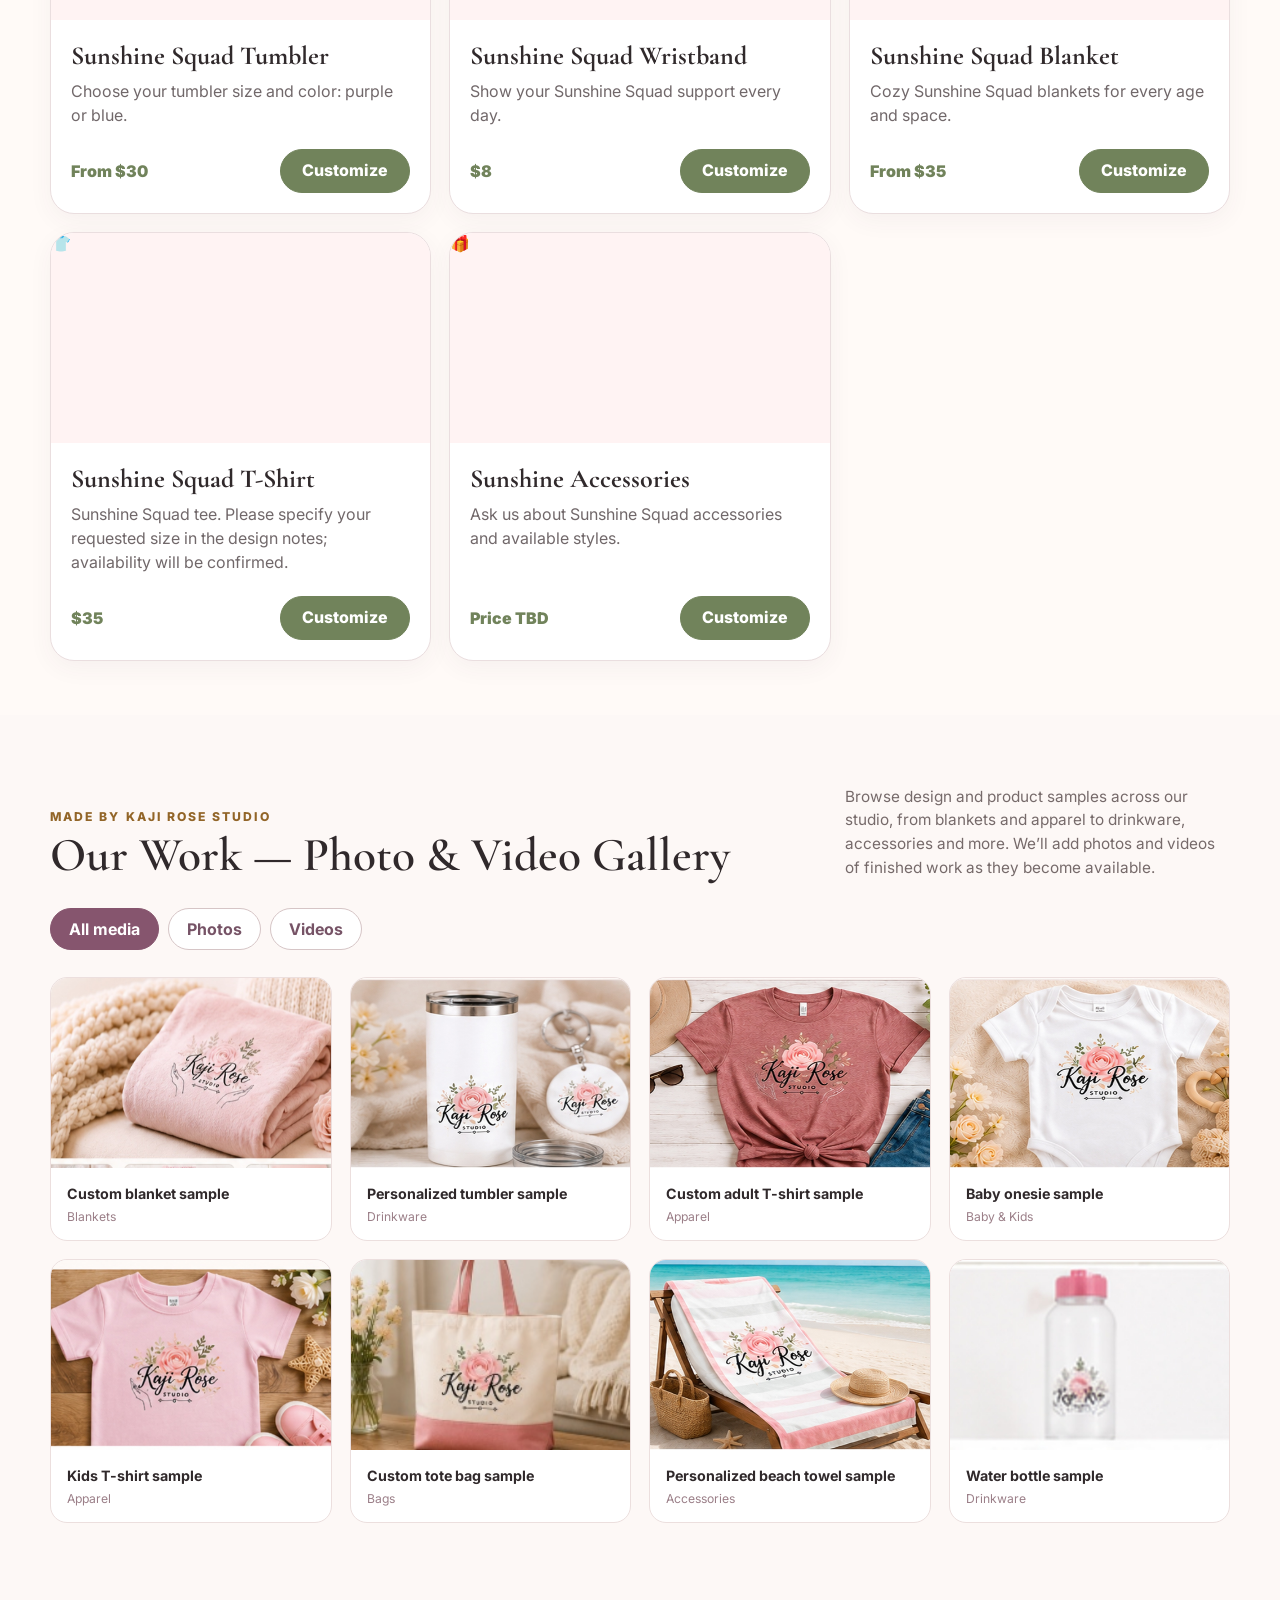
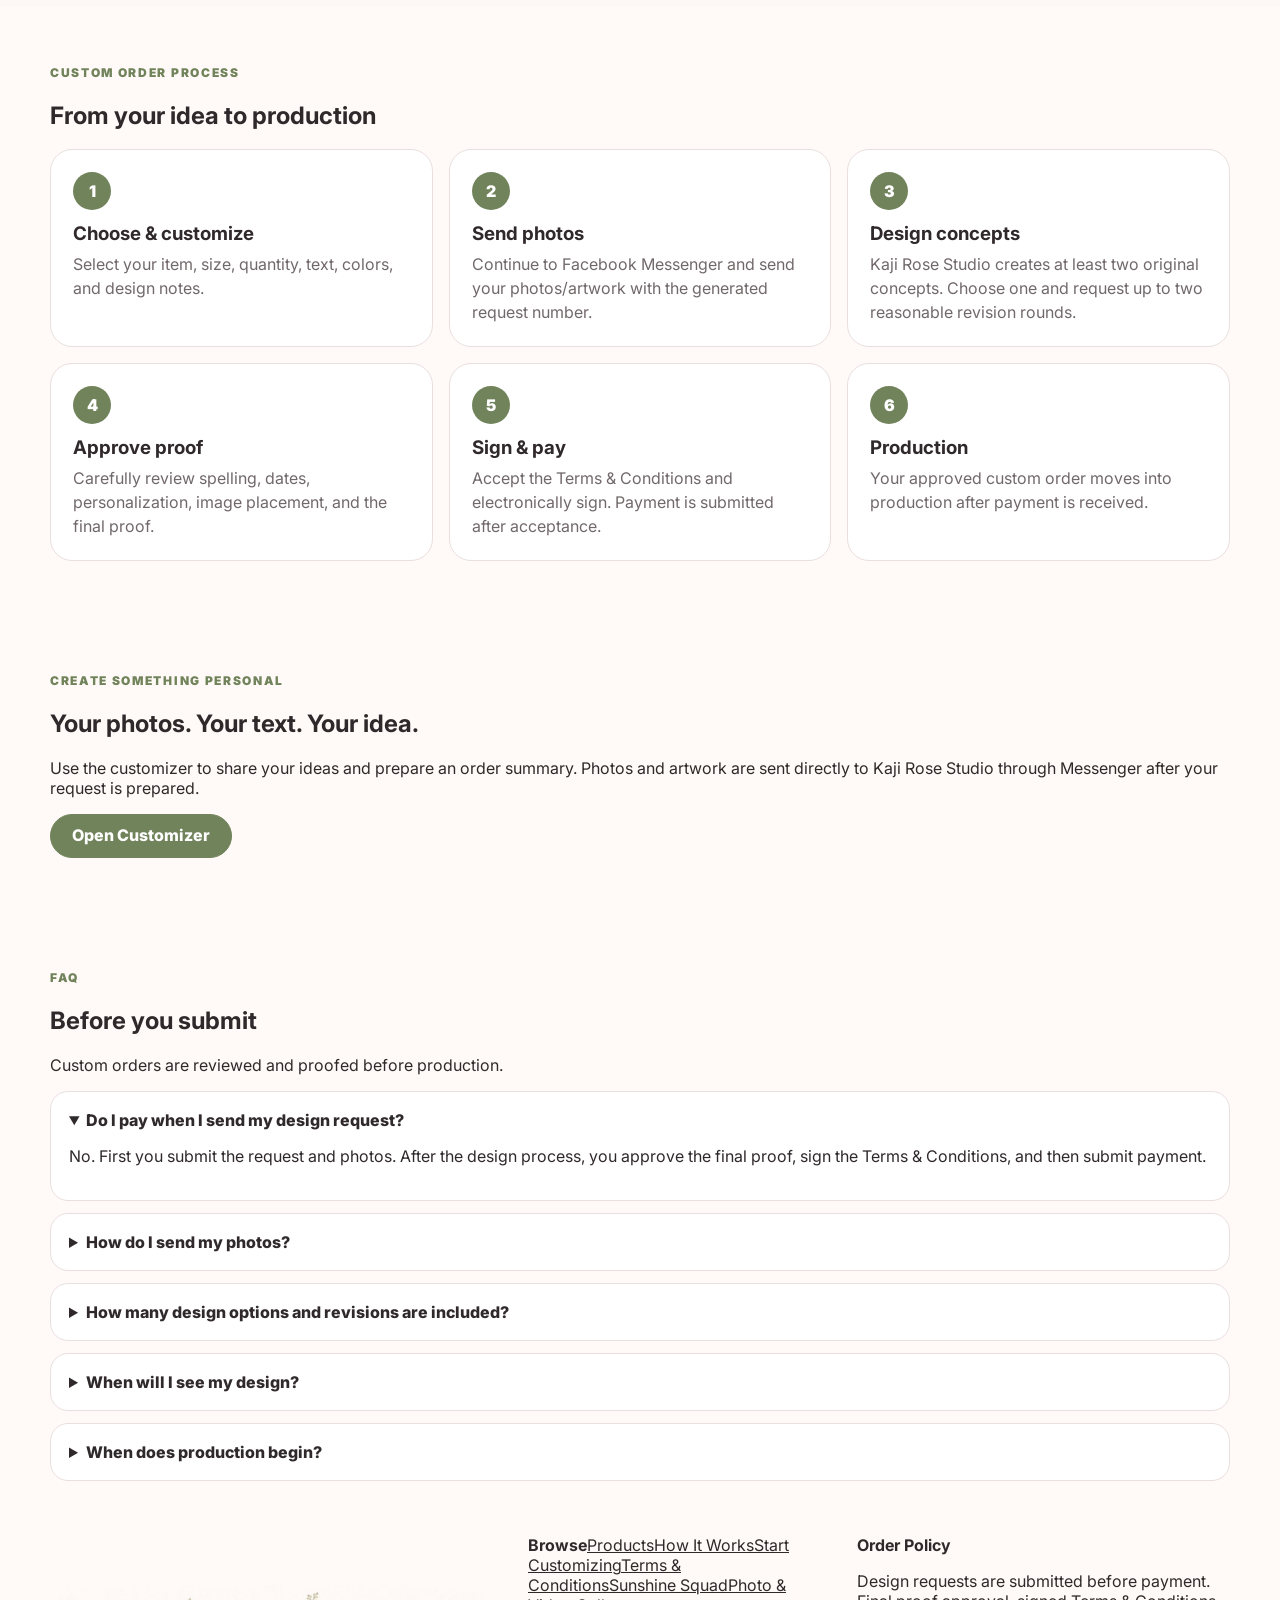
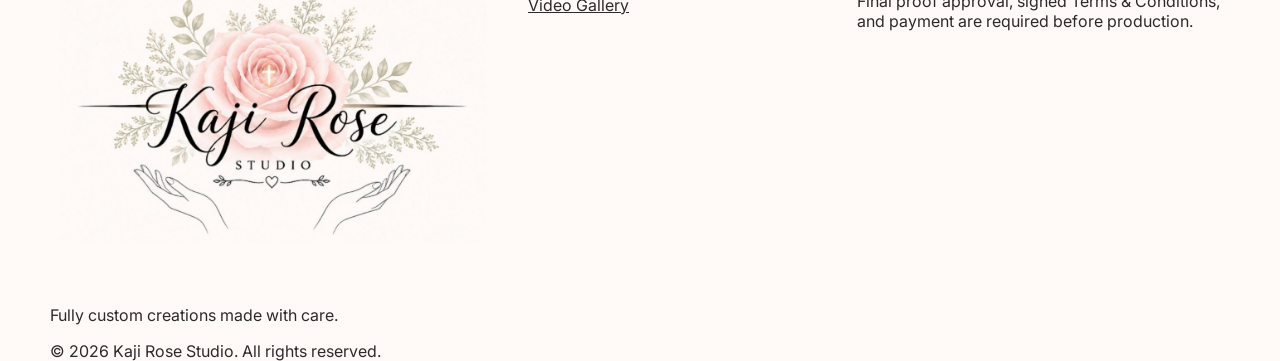
==== commit e26c8bdd: "Add files via upload" ====
--- a/index.html
+++ b/index.html
@@ -13,6 +13,7 @@
   <link rel="preconnect" href="https://fonts.gstatic.com" crossorigin>
   <link href="https://fonts.googleapis.com/css2?family=Cormorant+Garamond:wght@500;600;700&family=Inter:wght@400;500;600;700&display=swap" rel="stylesheet">
   <link rel="stylesheet" href="styles.css" />
+  <link rel="stylesheet" href="sunshine.css" />
 </head>
 <body>
   <div class="announcement">Fully custom creations • Final approval & signed terms before payment</div>
@@ -22,7 +23,7 @@
       <a class="brand" href="#home" aria-label="Kaji Rose Studio home"><img src="assets/header-logo-trimmed.png" alt="Kaji Rose Studio logo" /></a>
       <button class="menu-toggle" id="menuToggle" aria-expanded="false" aria-controls="mainNav">☰</button>
       <nav id="mainNav" class="main-nav" aria-label="Primary navigation">
-        <a href="#home">Home</a><a href="#shop">Shop Products</a><a href="#how">How It Works</a><a href="#custom">Start Customizing</a><a href="#faq">FAQ</a><a href="terms.html">Terms</a>
+        <a href="#home">Home</a><a href="#products">Shop Products</a><a href="#how">How It Works</a><a href="#custom">Start Customizing</a><a href="#faq">FAQ</a><a href="terms.html">Terms</a>
 </nav>
     </div>
   </header>
@@ -35,7 +36,7 @@
 <h1>Every design <span class="hero-accent">tells a story.</span></h1>
         <p>Fully customizable blankets, apparel, drinkware, bags, and gifts. Build your request here, then send your photos and artwork to Kaji Rose Studio through Facebook Messenger.</p>
         <div class="hero-actions">
-          <a class="btn btn-primary" href="#shop">Shop Products</a>
+          <a class="btn btn-primary" href="#products">Shop Products</a>
           <button class="btn btn-primary" type="button" data-open-customizer>Start Customizing</button>
         </div>
       </div>
@@ -88,7 +89,7 @@
 
   <footer><div class="wrap footer-grid">
     <div><img src="assets/kaji-rose-logo.png" alt="Kaji Rose Studio" /><p>Fully custom creations made with care.</p></div>
-    <div><strong>Browse</strong><a href="#shop">Products</a><a href="#how">How It Works</a><a href="#custom">Start Customizing</a><a href="terms.html">Terms & Conditions</a></div>
+    <div><strong>Browse</strong><a href="#products">Products</a><a href="#how">How It Works</a><a href="#custom">Start Customizing</a><a href="terms.html">Terms & Conditions</a></div>
     <div><strong>Order Policy</strong><p>Design requests are submitted before payment. Final proof approval, signed Terms & Conditions, and payment are required before production.</p></div>
   </div><div class="wrap copyright">© <span id="year"></span> Kaji Rose Studio. All rights reserved.</div></footer>
 
@@ -165,5 +166,6 @@
     </div>
   </section>
   <script src="script.js"></script>
+  <script src="sunshine.js"></script>
 </body>
 </html>
--- a/sunshine.css
+++ b/sunshine.css
@@ -0,0 +1,83 @@
+/* Sunshine Squad extension styles — scoped to ss- classes to preserve the site. */
+html { scroll-behavior: smooth; }
+#sunshine, #ss-collection, #gallery, #products { scroll-margin-top: 95px; }
+.ss-section { padding: 60px 0 72px; background: #fffdf7; color: #43373c; }
+.ss-hero { display: grid; grid-template-columns: minmax(0, 1.2fr) minmax(230px,.8fr); gap: 34px; align-items: center; border-radius: 30px; padding: clamp(28px,4.5vw,64px); background: linear-gradient(120deg,#fef0ce 0%,#fff5e3 47%,#f8e7f0 100%); border: 1px solid #f5dfb8; box-shadow: 0 13px 36px rgba(120,89,36,.05); }
+.ss-eyebrow { color: #926528; font-size: .76rem; text-transform: uppercase; font-weight: 800; letter-spacing: .17em; }
+.ss-hero h2 { margin: 13px 0 18px; font: 600 clamp(3.25rem,5vw,5.4rem)/.95 'Cormorant Garamond',Georgia,serif; letter-spacing: -.025em; }
+.ss-hero h2 em { color: #a06785; font-weight: 600; font-style: normal; }
+.ss-hero p { max-width: 680px; font-size: 1.04rem; line-height: 1.75; color: #554c4c; }
+.ss-hero-actions { display: flex; flex-wrap: wrap; gap: 12px; margin-top: 23px; }
+.ss-button { display: inline-flex; justify-content: center; align-items: center; gap: 8px; appearance: none; border-radius: 100px; border: 1px solid #a66d88; font: 700 .91rem/1.1 Inter,sans-serif; text-decoration: none; padding: 13px 19px; cursor: pointer; transition: transform .18s ease, box-shadow .18s ease; }
+.ss-button:hover { transform: translateY(-2px); box-shadow: 0 5px 13px rgba(110,63,86,.1); }
+.ss-button:focus-visible,.ss-gallery-filter:focus-visible,.ss-gallery-item:focus-visible { outline: 3px solid #6b7f57; outline-offset: 3px; }
+.ss-button-primary,.ss-product-action { background: #86556e; color: #fff; }
+.ss-button-secondary { color: #86556e; background: #fffdf8; }
+.ss-sun-art { display: grid; place-items: center; min-height: 300px; }
+.ss-sun-ring { width: clamp(215px,23vw,295px); aspect-ratio: 1; border-radius: 50%; border: 2px dashed #edbf6e; display: flex; flex-direction: column; align-items: center; justify-content: center; position: relative; background: radial-gradient(circle,#fffaf1 0 52%,#fff1ca 53% 72%,#ffe8ac 73%); color: #a46f20; transform: rotate(-6deg); }
+.ss-sun-ring::after { content:''; position: absolute; inset: -17px; border: 1px solid #dfb571; border-radius: 50%; }
+.ss-sun-ring span { font-size: 6.9rem; line-height: 1.1; }
+.ss-sun-ring small { font-family: 'Cormorant Garamond',Georgia,serif; font-size: 1.7rem; line-height: 1.1; text-align: center; font-weight: 700; }
+.ss-commitment { margin: 23px 0 55px; display: flex; gap: 16px; align-items: center; background: #fff; border: 1px solid #ecddcb; padding: 20px 23px; border-radius: 19px; }
+.ss-commitment > span { font-size: 2rem; color: #a36585; }
+.ss-commitment strong { font-weight: 800; font-size: 1.04rem; }
+.ss-commitment p { color: #706169; margin: 4px 0 0; font-size: .9rem; line-height: 1.45; }
+.ss-collection-head, .ss-gallery-heading { display: flex; justify-content: space-between; align-items: end; gap: 24px; margin-bottom: 28px; }
+.ss-collection-head h3,.ss-gallery-heading h2 { margin: 7px 0 0; font: 600 clamp(2.5rem,3.7vw,3.7rem)/1 'Cormorant Garamond',Georgia,serif; }
+.ss-collection-head p,.ss-gallery-heading p { max-width: 385px; font-size: .96rem; line-height: 1.55; margin: 0; color: #766a6a; }
+.ss-products { display: grid; grid-template-columns: repeat(3,minmax(0,1fr)); gap: 20px; }
+.ss-product-card { background: white; border: 1px solid #eee1de; border-radius: 21px; overflow: hidden; display:flex; flex-direction:column; box-shadow: 0 9px 22px rgba(91,66,75,.04); }
+.ss-product-illustration { display: grid; place-items: center; height: 180px; position:relative; overflow:hidden; }
+.ss-product-illustration::before { content:'☀'; position:absolute; right:14px; top:9px; font-size:2rem; color:#ac8746; opacity:.45; }
+.ss-product-illustration span { filter: drop-shadow(0 6px 9px rgba(45,25,39,.13)); font-size: 5.3rem; z-index: 1; }
+.ss-palette-0 { background: linear-gradient(135deg,#f5d9e7,#dfc4da); } .ss-palette-1 { background: linear-gradient(135deg,#d9d1f3,#a1cde5); }
+.ss-palette-2 { background: linear-gradient(135deg,#fde1bd,#fff1d9); } .ss-palette-3 { background: linear-gradient(135deg,#efdeef,#edd4ca); }
+.ss-palette-4 { background: linear-gradient(135deg,#e6e6be,#fff0d7); } .ss-palette-5 { background: linear-gradient(135deg,#dcead8,#e9def3); }
+.ss-product-content { padding: 20px; display: flex; flex-direction: column; flex: 1; }
+.ss-product-content h4 { font: 600 1.76rem/1.04 'Cormorant Garamond',Georgia,serif; margin: 0 0 10px; }
+.ss-product-content p { color: #776b70; font-size: .87rem; line-height: 1.6; margin: 0 0 18px; flex: 1; }
+.ss-product-bottom { border-top: 1px solid #f1e8e4; padding-top: 17px; display: flex; justify-content: space-between; align-items: center; gap: 10px; }
+.ss-product-bottom strong { white-space: nowrap; font-size: 1.06rem; }
+.ss-product-action { font-size: .8rem; padding: 10px 14px; border: 1px solid #86556e; }
+.ss-form-donation { padding: 14px 16px; border-radius: 12px; color: #6c4670; background: #faf0fc; border:1px solid #e9d8f0; font-weight: 700; line-height: 1.5; }
+.ss-form-donation[hidden] { display: none; }
+.ss-gallery-section { background: #fdf8f6; padding: 70px 0 84px; }
+.ss-gallery-filters { display: flex; flex-wrap:wrap; gap: 9px; margin-bottom: 27px; }
+.ss-gallery-filter { padding: 10px 18px; border-radius: 99px; border: 1px solid #d6c5c6; color: #765366; font-weight: 700; background: white; cursor: pointer; }
+.ss-gallery-filter.active { background: #86556e; color: #fff; border-color: #86556e; }
+.ss-gallery-grid { display: grid; grid-template-columns: repeat(4,minmax(0,1fr)); gap: 18px; }
+.ss-gallery-item { background: #fff; border: 1px solid #ecdfde; border-radius: 17px; overflow: hidden; padding: 0; display: flex; flex-direction: column; text-align: left; cursor: pointer; color: inherit; }
+.ss-gallery-item:hover .ss-gallery-preview img { transform: scale(1.045); }
+.ss-gallery-preview { height: 190px; width: 100%; overflow: hidden; position: relative; background: linear-gradient(125deg,#efdfde,#eed5dc); display: grid; place-items:center; }
+.ss-gallery-preview img { width: 100%; height:100%; object-fit: cover; transition: transform .3s; }
+.ss-gallery-preview.ss-media-unavailable::before { content:'Photo will be added soon'; color:#866f7a; padding:20px; }
+.ss-video-preview > span:not(.ss-video-badge) { display:grid;place-items:center;width:65px;height:65px;border-radius:50%;background:#fff9;color:#81516b;font-size:2rem; }
+.ss-video-badge { position: absolute; top: 12px; right: 12px; background: #86556e; border-radius: 40px; color: #fff; padding: 6px 10px; font-size: .7rem; font-weight:700; }
+.ss-gallery-caption { display: flex; flex-direction: column; gap: 5px; padding: 16px; }
+.ss-gallery-caption strong { font-size: .89rem; line-height: 1.4; }
+.ss-gallery-caption small { font-size: .76rem; color: #9b7f88; }
+.ss-gallery-empty { text-align:center; color:#77606c; background:white; border: 1px dashed #d6b6c4; padding: 39px 15px; border-radius:18px; }
+.ss-lightbox { padding: 0; border: none; border-radius: 17px; width: min(90vw,950px); max-height: 90vh; background: #fff; box-shadow: 0 15px 70px #16131c77; }
+.ss-lightbox::backdrop { background: rgba(26,21,28,.85); }
+.ss-lightbox-inner { padding: 19px; position: relative; }
+.ss-lightbox-close { float:right; font-size: 2rem; border: none; color: #593f4d; background: transparent; cursor:pointer; margin: 0 4px 6px; }
+#ssLightboxContent { clear: both; }
+#ssLightboxContent img, #ssLightboxContent video { max-width:100%; max-height: min(72vh,740px); margin:0 auto; display:block; object-fit:contain; }
+#ssLightboxCaption { text-align:center; color:#64515b; margin:11px 0 0; }
+@media (max-width:1030px) { .ss-products {grid-template-columns: repeat(2,minmax(0,1fr));} .ss-gallery-grid {grid-template-columns: repeat(3,minmax(0,1fr));} }
+@media (max-width:880px) { .main-nav { gap: 8px !important; } .main-nav a { font-size: 12px; } .ss-hero { grid-template-columns: 1fr; } .ss-sun-art { min-height:230px; } .ss-sun-ring { width:220px; } .ss-sun-ring span { font-size:4.5rem; } }
+@media (max-width:760px) { .ss-section { padding: 35px 0 47px; } .ss-hero { padding: 29px 21px; } .ss-hero h2 {font-size:3.45rem;} .ss-gallery-section {padding:48px 0;} .ss-collection-head,.ss-gallery-heading {display:block;} .ss-collection-head p,.ss-gallery-heading p {margin-top:12px;} .ss-gallery-grid {grid-template-columns:repeat(2,minmax(0,1fr));} }
+@media (max-width:580px) { .ss-products,.ss-gallery-grid {grid-template-columns:1fr;} .ss-product-illustration {height:160px;} .ss-gallery-preview {height:240px;} .ss-commitment {align-items:flex-start;padding:17px;} .ss-sun-art {min-height:195px;} }
+@media (prefers-reduced-motion:reduce) { html {scroll-behavior:auto;} .ss-button,.ss-gallery-preview img {transition:none;} }
+
+/* Official Sunshine Squad logo — shown unchanged on every collection card. */
+.ss-sun-ring .ss-hero-logo { width: 78%; max-height: 76%; height: auto; object-fit: contain; display: block; transform: rotate(6deg); filter: drop-shadow(0 4px 10px #ad7b4f22); }
+.ss-sun-ring .ss-hero-logo[hidden], .ss-item-logo[hidden], .ss-logo-notice img[hidden], .ss-product-illustration span[hidden] { display:none; }
+.ss-logo-fallback { display: flex; flex-direction: column; align-items: center; }
+.ss-item-logo { z-index: 2; max-width: 78%; max-height: 144px; width: auto; height: auto; object-fit: contain; filter: drop-shadow(0 3px 7px #30203020); }
+.ss-product-illustration .ss-item-logo { filter: drop-shadow(0 3px 7px #30203020); }
+#productGrid .product-card:has(.product-photo[src="assets/sunshine-squad-logo.png"]) .product-photo { object-fit: contain; padding: 20px; }
+.ss-logo-notice { display: flex; align-items:center; gap: 10px; padding: 12px 16px; border: 1px solid #ead5ba; border-radius: 12px; background: #fffcf1; font-size: .86rem; color: #654f41; }
+.ss-logo-notice img { width: 57px; max-height: 55px; object-fit: contain; }
+.ss-logo-notice[hidden] { display: none; }
+@media(max-width:760px) { .ss-item-logo {max-height:118px;} }
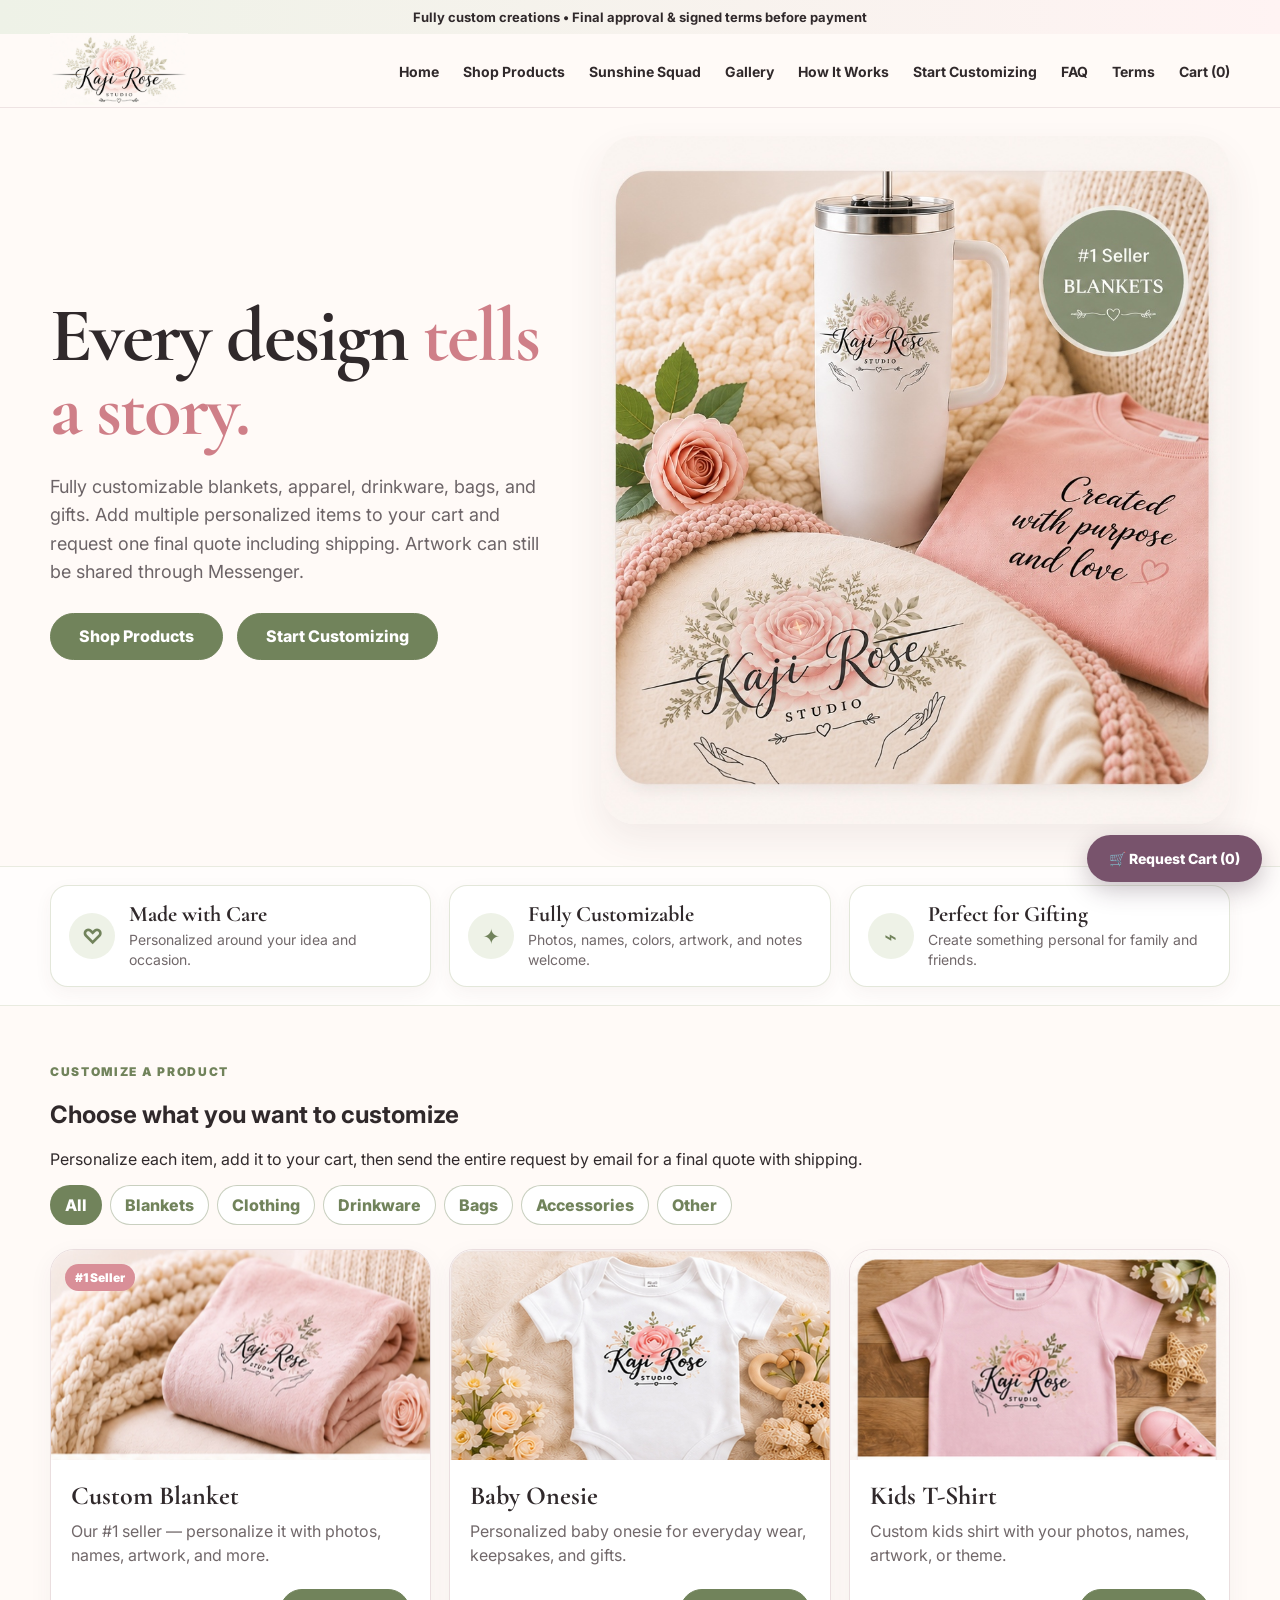
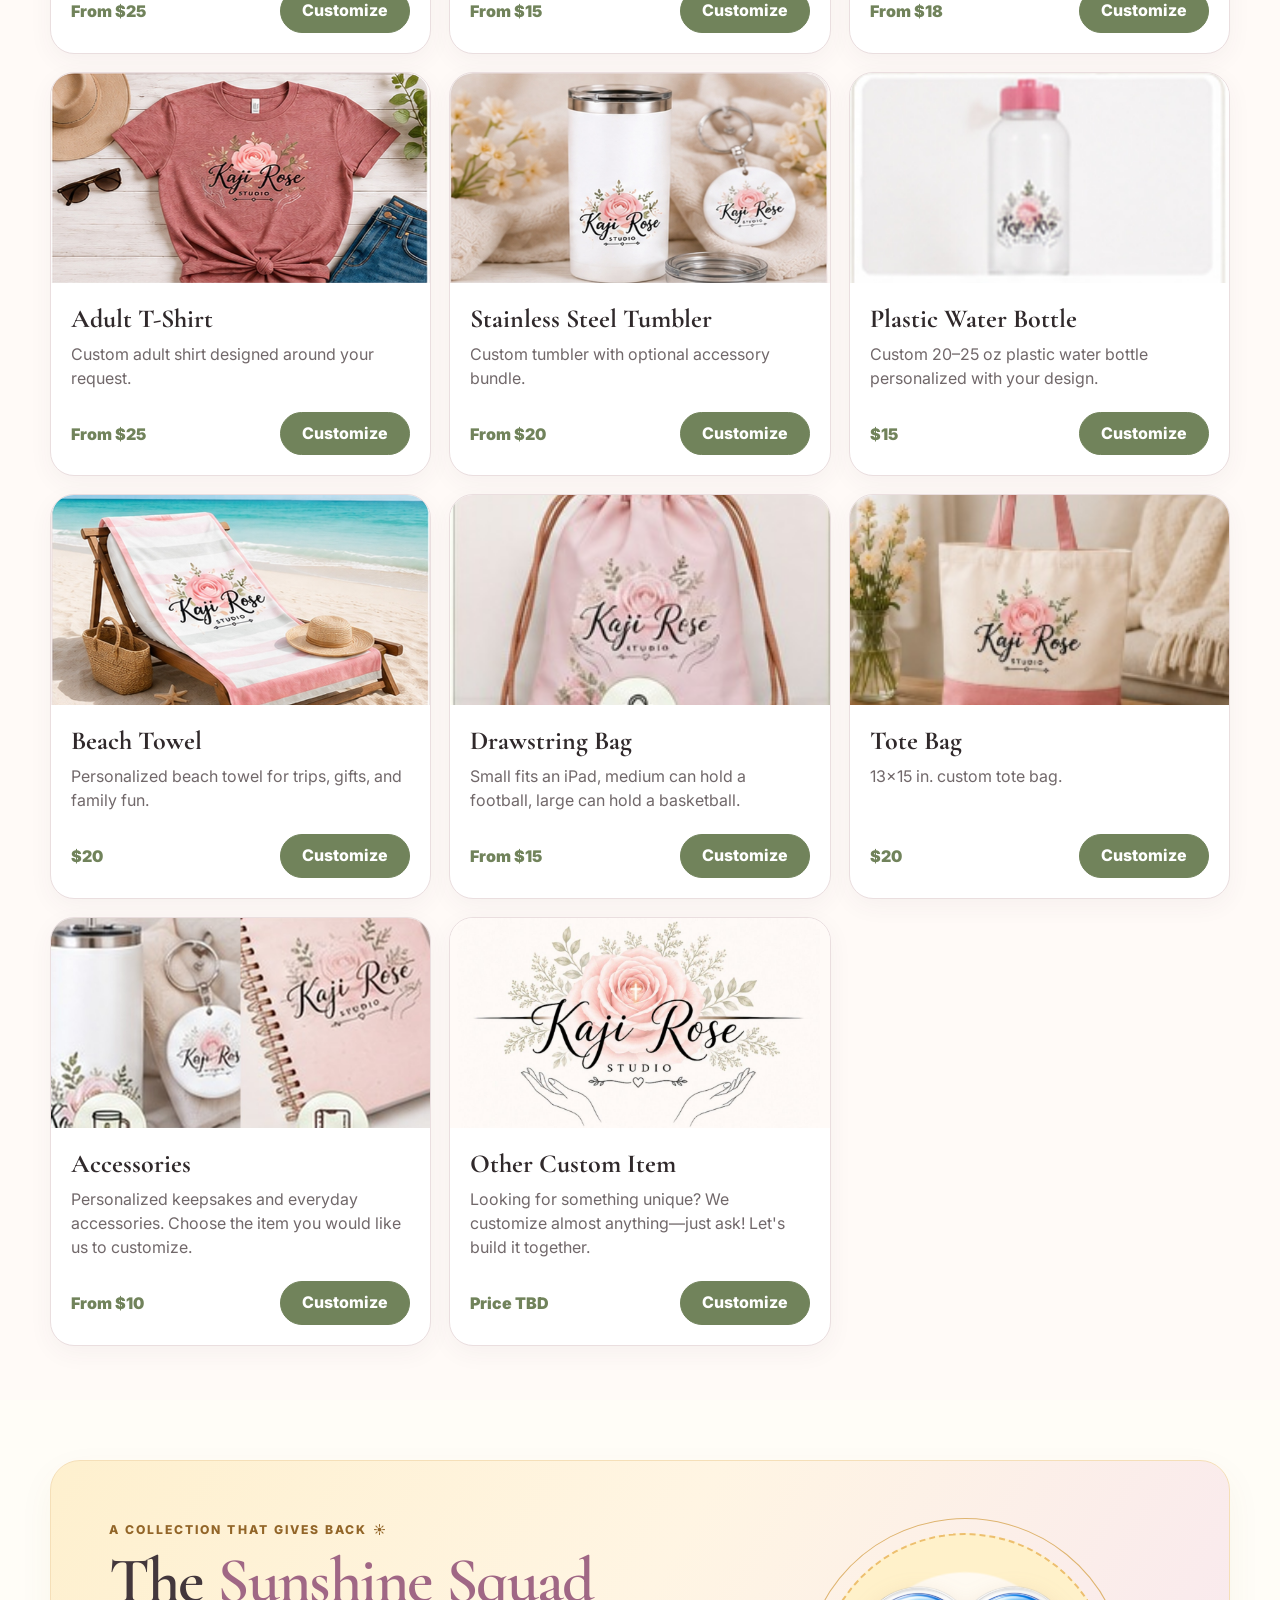
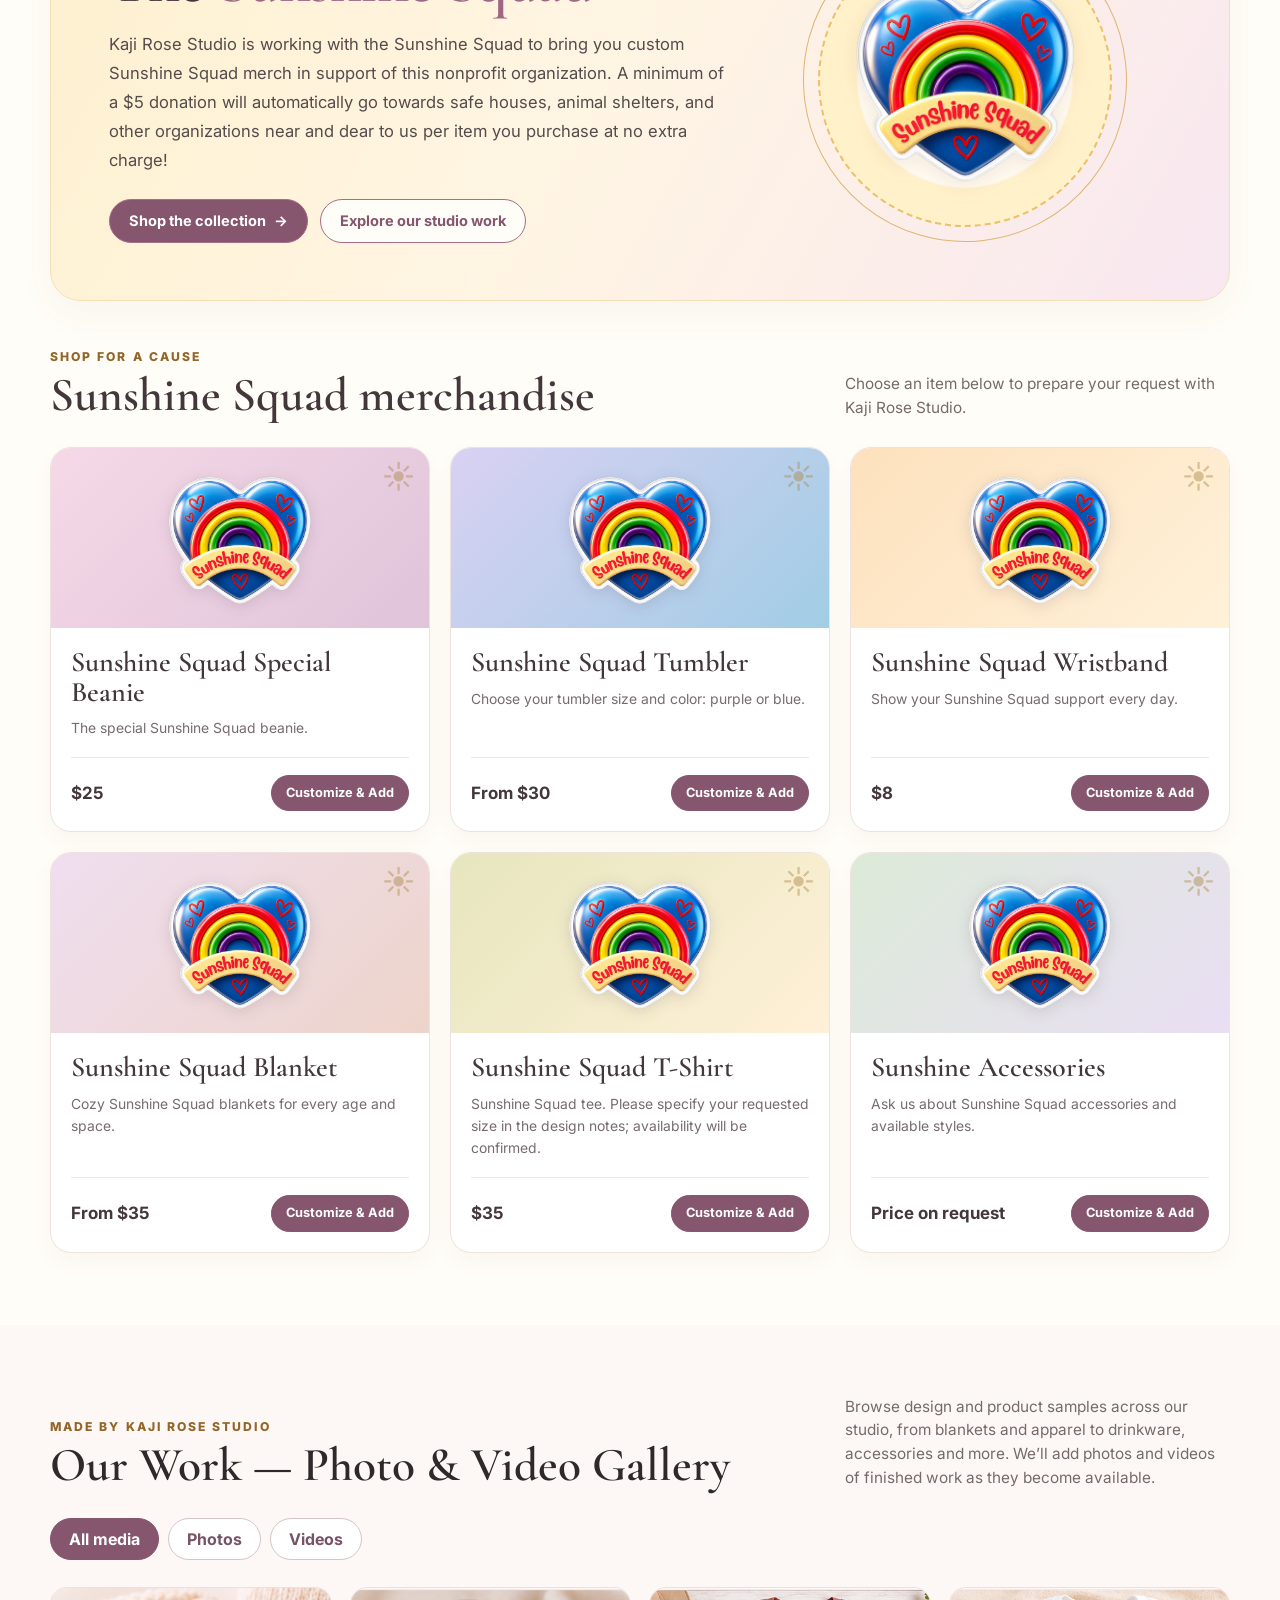
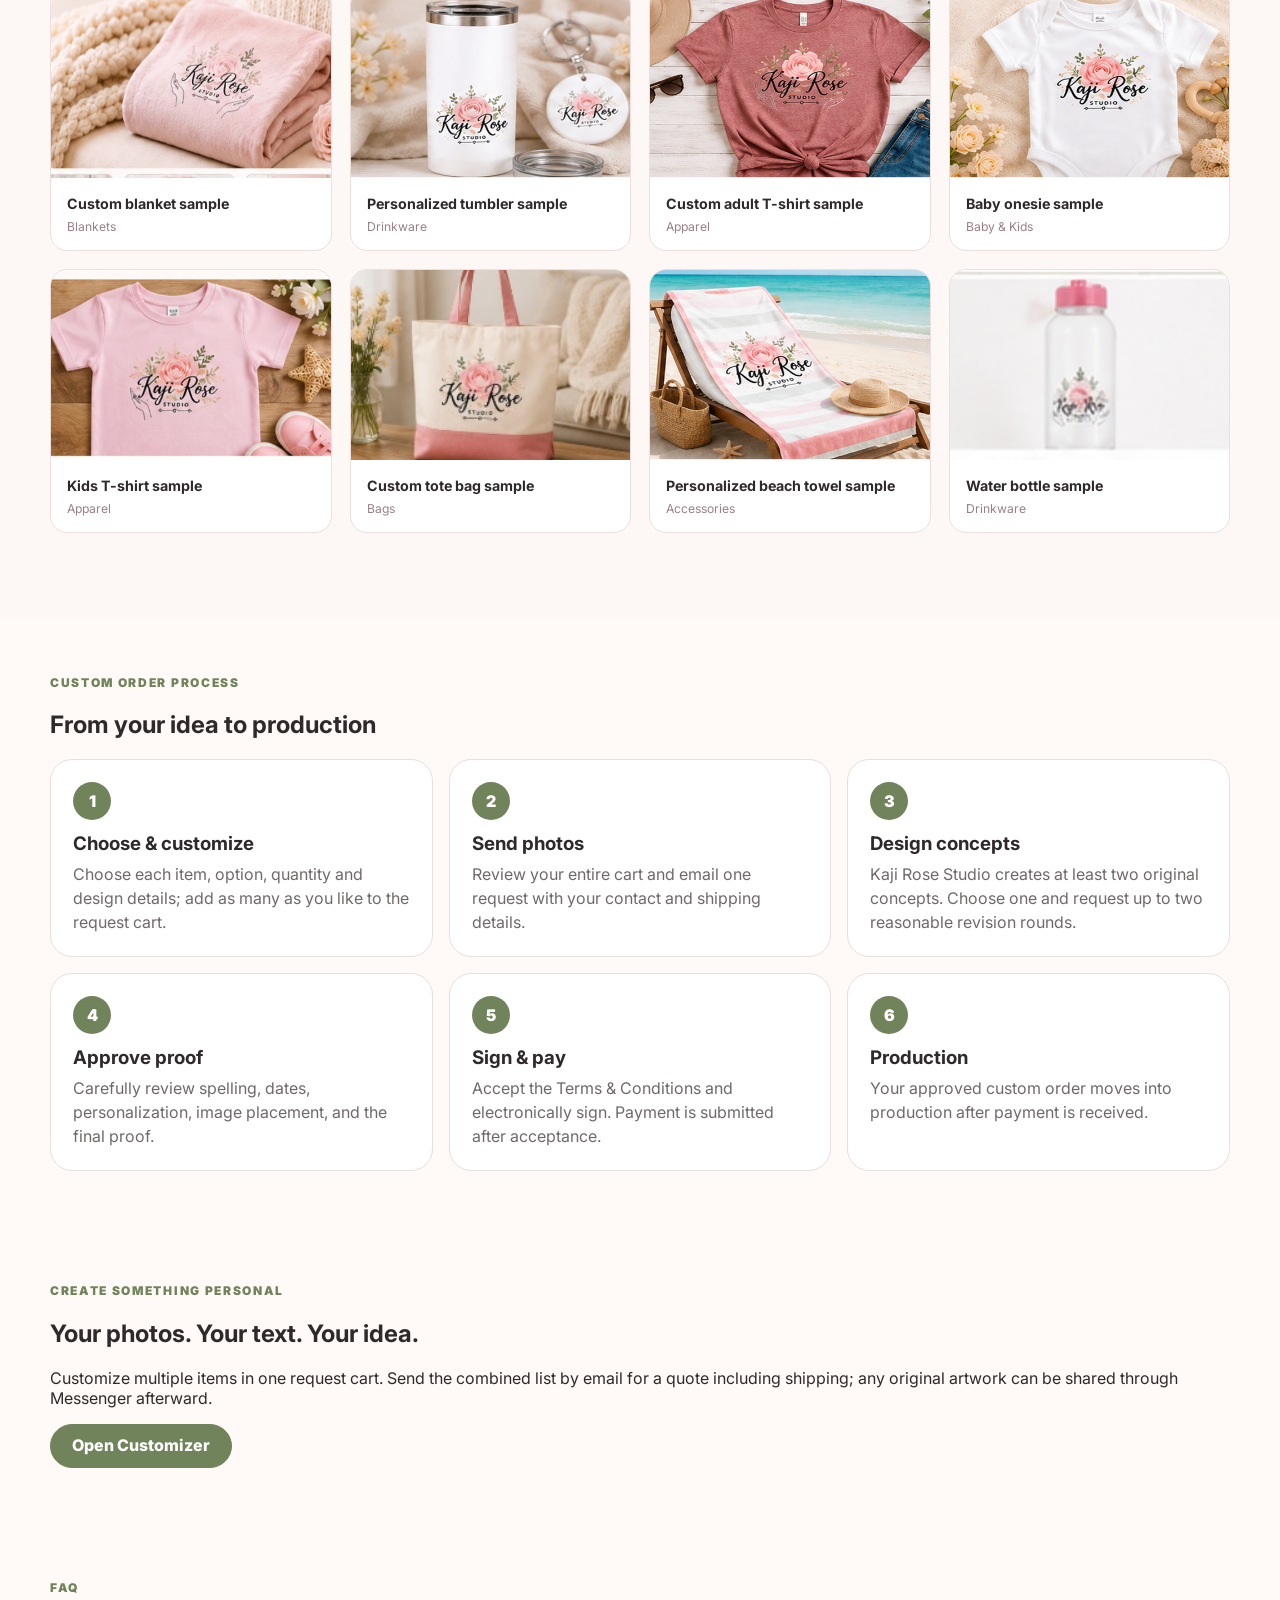
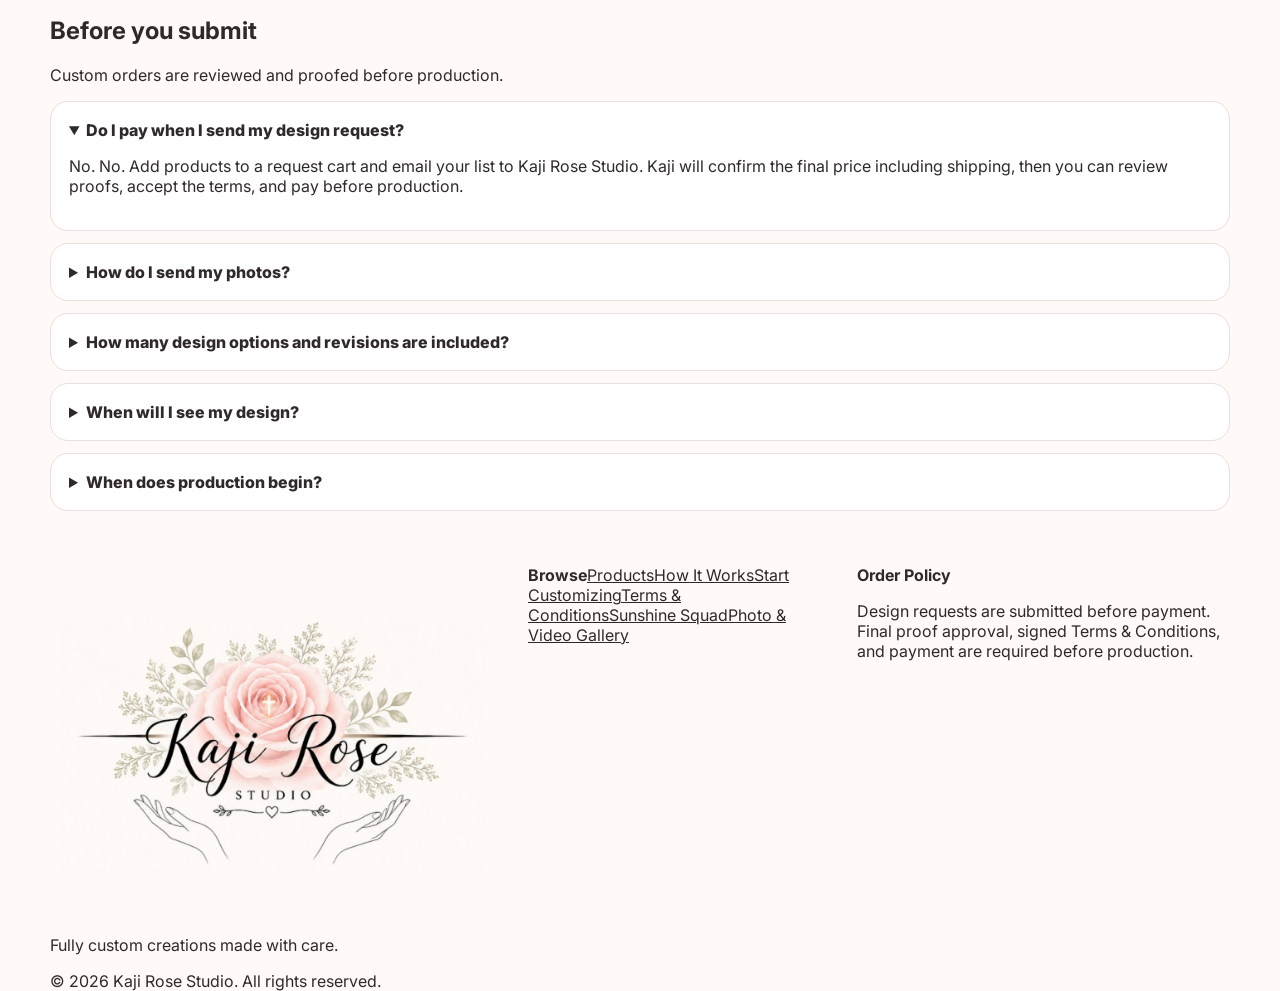
==== commit 54ed5226: "Add files via upload" ====
--- a/index.html
+++ b/index.html
@@ -14,6 +14,7 @@
   <link href="https://fonts.googleapis.com/css2?family=Cormorant+Garamond:wght@500;600;700&family=Inter:wght@400;500;600;700&display=swap" rel="stylesheet">
   <link rel="stylesheet" href="styles.css" />
   <link rel="stylesheet" href="sunshine.css" />
+  <link rel="stylesheet" href="cart.css" />
 </head>
 <body>
   <div class="announcement">Fully custom creations • Final approval & signed terms before payment</div>
@@ -34,7 +35,7 @@
     <div class="home-hero-grid">
       <div class="home-hero-copy">
 <h1>Every design <span class="hero-accent">tells a story.</span></h1>
-        <p>Fully customizable blankets, apparel, drinkware, bags, and gifts. Build your request here, then send your photos and artwork to Kaji Rose Studio through Facebook Messenger.</p>
+        <p>Fully customizable blankets, apparel, drinkware, bags, and gifts. Add multiple personalized items to your cart and request one final quote including shipping. Artwork can still be shared through Messenger.</p>
         <div class="hero-actions">
           <a class="btn btn-primary" href="#products">Shop Products</a>
           <button class="btn btn-primary" type="button" data-open-customizer>Start Customizing</button>
@@ -54,7 +55,7 @@
       </div>
     </section>
 <section class="section" id="products"><div class="wrap">
-      <div class="section-heading"><div><span class="eyebrow">Customize a product</span><h2>Choose what you want to customize</h2></div><p>Every item can be personalized. Choose a product and option, preview your idea, and send the request summary through Messenger.</p></div>
+      <div class="section-heading"><div><span class="eyebrow">Customize a product</span><h2>Choose what you want to customize</h2></div><p>Personalize each item, add it to your cart, then send the entire request by email for a final quote with shipping.</p></div>
 <div class="filters" role="group" aria-label="Product category filters"><button class="filter active" data-filter="all">All</button><button class="filter" data-filter="blankets">Blankets</button><button class="filter" data-filter="clothing">Clothing</button><button class="filter" data-filter="drinkware">Drinkware</button><button class="filter" data-filter="bags">Bags</button><button class="filter" data-filter="accessories">Accessories</button><button class="filter" data-filter="other">Other</button></div>
       <div class="product-grid" id="productGrid"></div>
     </div></section>
@@ -62,8 +63,8 @@
     <section class="section soft" id="how"><div class="wrap">
       <div class="section-heading center"><div><span class="eyebrow">Custom order process</span><h2>From your idea to production</h2></div></div>
       <div class="steps six">
-        <article><span>1</span><h3>Choose & customize</h3><p>Select your item, size, quantity, text, colors, and design notes.</p></article>
-        <article><span>2</span><h3>Send photos</h3><p>Continue to Facebook Messenger and send your photos/artwork with the generated request number.</p></article>
+        <article><span>1</span><h3>Choose & customize</h3><p>Choose each item, option, quantity and design details; add as many as you like to the request cart.</p></article>
+        <article><span>2</span><h3>Send photos</h3><p>Review your entire cart and email one request with your contact and shipping details.</p></article>
         <article><span>3</span><h3>Design concepts</h3><p>Kaji Rose Studio creates at least two original concepts. Choose one and request up to two reasonable revision rounds.</p></article>
         <article><span>4</span><h3>Approve proof</h3><p>Carefully review spelling, dates, personalization, image placement, and the final proof.</p></article>
         <article><span>5</span><h3>Sign & pay</h3><p>Accept the Terms & Conditions and electronically sign. Payment is submitted after acceptance.</p></article>
@@ -72,14 +73,14 @@
     </div></section>
 
     <section class="section" id="custom"><div class="wrap custom-banner custom-banner-clean">
-      <div><span class="eyebrow">Create something personal</span><h2>Your photos. Your text. Your idea.</h2><p>Use the customizer to share your ideas and prepare an order summary. Photos and artwork are sent directly to Kaji Rose Studio through Messenger after your request is prepared.</p><button class="btn btn-primary" data-open-customizer>Open Customizer</button></div>
+      <div><span class="eyebrow">Create something personal</span><h2>Your photos. Your text. Your idea.</h2><p>Customize multiple items in one request cart. Send the combined list by email for a quote including shipping; any original artwork can be shared through Messenger afterward.</p><button class="btn btn-primary" data-open-customizer>Open Customizer</button></div>
 </div></section>
 
     <section class="section soft" id="faq"><div class="wrap faq-grid">
       <div><span class="eyebrow">FAQ</span><h2>Before you submit</h2><p>Custom orders are reviewed and proofed before production.</p></div>
       <div class="faq-list">
-        <details open><summary>Do I pay when I send my design request?</summary><p>No. First you submit the request and photos. After the design process, you approve the final proof, sign the Terms & Conditions, and then submit payment.</p></details>
-        <details><summary>How do I send my photos?</summary><p>Photos and artwork are sent directly to Kaji Rose Studio through Facebook Messenger with your request number.</p></details>
+        <details open><summary>Do I pay when I send my design request?</summary><p>No. No. Add products to a request cart and email your list to Kaji Rose Studio. Kaji will confirm the final price including shipping, then you can review proofs, accept the terms, and pay before production.</p></details>
+        <details><summary>How do I send my photos?</summary><p>You can describe your design in the item customizer. Kaji Rose Studio can arrange for you to send original photos or artwork through Messenger after receiving your emailed request.</p></details>
         <details><summary>How many design options and revisions are included?</summary><p>Each custom order includes at least two original design concepts, selection of one final design, and up to two rounds of reasonable revisions before production.</p></details>
         <details><summary>When will I see my design?</summary><p>After you send your request and any photos or artwork through Messenger, Kaji Rose Studio will prepare design concepts for you to review. The final proof must be approved before payment and production.</p></details>
         <details><summary>When does production begin?</summary><p>Production begins after final design approval, electronic acceptance of the Terms & Conditions, and payment.</p></details>
@@ -158,14 +159,15 @@
         <div class="field-grid two"><label>Your name<input type="text" id="customerName" name="customerName" required /></label><label>Email<input type="email" id="customerEmail" name="email" required /></label></div>
         <label>Phone (optional)<input type="tel" id="customerPhone" name="phone" /></label>
         <label class="check-row"><input type="checkbox" id="rightsConfirm" required /><span>I confirm that I have permission or the necessary rights to use any photos, artwork, logos, or other materials I send through Messenger.</span></label>
-        <label class="check-row"><input type="checkbox" id="processConfirm" required /><span>I understand this is a design request, not a paid order. I will send any photos or artwork directly through Messenger and will not pay until I approve the final design and accept the Terms & Conditions.</span></label>
+        <label class="check-row"><input type="checkbox" id="processConfirm" required /><span>I understand I am adding an item to a quote-request cart, not placing a paid order. Kaji Rose Studio will confirm the final price including shipping before payment. I may be asked to send artwork through Messenger.</span></label>
         <div class="form-status" id="formStatus" aria-live="polite"></div>
-        <button class="btn btn-primary wide" type="submit">Prepare Request & Continue to Messenger</button>
-        <p class="tech-note">The site copies your order summary and opens the Kaji Rose Studio Facebook Page/Messenger link once that Page URL is configured in <code>script.js</code>.</p>
+        <button class="btn btn-primary wide" type="submit">Add Item to Request Cart</button>
+        <p class="tech-note">Add products to your request cart, then submit your entire list for a quote by email. No payment is collected. Kaji Rose Studio may request original artwork through Messenger.</p>
       </form>
     </div>
   </section>
   <script src="script.js"></script>
   <script src="sunshine.js"></script>
+  <script src="cart.js"></script>
 </body>
 </html>
--- a/sunshine.css
+++ b/sunshine.css
@@ -18,10 +18,7 @@
 .ss-sun-ring::after { content:''; position: absolute; inset: -17px; border: 1px solid #dfb571; border-radius: 50%; }
 .ss-sun-ring span { font-size: 6.9rem; line-height: 1.1; }
 .ss-sun-ring small { font-family: 'Cormorant Garamond',Georgia,serif; font-size: 1.7rem; line-height: 1.1; text-align: center; font-weight: 700; }
-.ss-commitment { margin: 23px 0 55px; display: flex; gap: 16px; align-items: center; background: #fff; border: 1px solid #ecddcb; padding: 20px 23px; border-radius: 19px; }
-.ss-commitment > span { font-size: 2rem; color: #a36585; }
-.ss-commitment strong { font-weight: 800; font-size: 1.04rem; }
-.ss-commitment p { color: #706169; margin: 4px 0 0; font-size: .9rem; line-height: 1.45; }
+.ss-collection-head { margin-top: 44px; }
 .ss-collection-head, .ss-gallery-heading { display: flex; justify-content: space-between; align-items: end; gap: 24px; margin-bottom: 28px; }
 .ss-collection-head h3,.ss-gallery-heading h2 { margin: 7px 0 0; font: 600 clamp(2.5rem,3.7vw,3.7rem)/1 'Cormorant Garamond',Georgia,serif; }
 .ss-collection-head p,.ss-gallery-heading p { max-width: 385px; font-size: .96rem; line-height: 1.55; margin: 0; color: #766a6a; }
@@ -66,8 +63,8 @@
 #ssLightboxCaption { text-align:center; color:#64515b; margin:11px 0 0; }
 @media (max-width:1030px) { .ss-products {grid-template-columns: repeat(2,minmax(0,1fr));} .ss-gallery-grid {grid-template-columns: repeat(3,minmax(0,1fr));} }
 @media (max-width:880px) { .main-nav { gap: 8px !important; } .main-nav a { font-size: 12px; } .ss-hero { grid-template-columns: 1fr; } .ss-sun-art { min-height:230px; } .ss-sun-ring { width:220px; } .ss-sun-ring span { font-size:4.5rem; } }
-@media (max-width:760px) { .ss-section { padding: 35px 0 47px; } .ss-hero { padding: 29px 21px; } .ss-hero h2 {font-size:3.45rem;} .ss-gallery-section {padding:48px 0;} .ss-collection-head,.ss-gallery-heading {display:block;} .ss-collection-head p,.ss-gallery-heading p {margin-top:12px;} .ss-gallery-grid {grid-template-columns:repeat(2,minmax(0,1fr));} }
-@media (max-width:580px) { .ss-products,.ss-gallery-grid {grid-template-columns:1fr;} .ss-product-illustration {height:160px;} .ss-gallery-preview {height:240px;} .ss-commitment {align-items:flex-start;padding:17px;} .ss-sun-art {min-height:195px;} }
+@media (max-width:760px) { .ss-collection-head {margin-top:32px;} .ss-section { padding: 35px 0 47px; } .ss-hero { padding: 29px 21px; } .ss-hero h2 {font-size:3.45rem;} .ss-gallery-section {padding:48px 0;} .ss-collection-head,.ss-gallery-heading {display:block;} .ss-collection-head p,.ss-gallery-heading p {margin-top:12px;} .ss-gallery-grid {grid-template-columns:repeat(2,minmax(0,1fr));} }
+@media (max-width:580px) { .ss-products,.ss-gallery-grid {grid-template-columns:1fr;} .ss-product-illustration {height:160px;} .ss-gallery-preview {height:240px;} .ss-sun-art {min-height:195px;} }
 @media (prefers-reduced-motion:reduce) { html {scroll-behavior:auto;} .ss-button,.ss-gallery-preview img {transition:none;} }
 
 /* Official Sunshine Squad logo — shown unchanged on every collection card. */
--- a/cart.css
+++ b/cart.css
@@ -0,0 +1,53 @@
+/* Multi-item quote request cart for Kaji Rose Studio. All styles use krs-cart- prefix. */
+.krs-cart-dock{position:fixed;right:18px;bottom:18px;z-index:75;max-width:calc(100vw - 36px);border:0;border-radius:100px;padding:15px 22px;color:white;background:#78536c;box-shadow:0 8px 25px #39203445;font-weight:800;font-size:14px;cursor:pointer}
+.krs-cart-dock:hover{background:#643e57}
+.krs-cart-dock:focus-visible,.krs-cart-dialog button:focus-visible,.krs-cart-dialog input:focus-visible,.krs-cart-dialog select:focus-visible,.krs-cart-dialog textarea:focus-visible{outline:3px solid #697b56;outline-offset:3px}
+.krs-cart-dialog{width:min(760px,calc(100vw - 18px));max-height:94vh;border:0;border-radius:22px;padding:0;color:#30292b;background:#fffaf7;box-shadow:0 22px 75px #1d182059;overflow:auto}
+.krs-cart-dialog::backdrop{background:rgba(35,27,32,.65)}
+.krs-cart-body{padding:clamp(18px,3.5vw,34px)}
+.krs-cart-header{display:flex;align-items:start;justify-content:space-between;gap:16px}
+.krs-cart-eyebrow{text-transform:uppercase;letter-spacing:.12em;font-size:.73rem;font-weight:800;color:#906c82}
+.krs-cart-header h2{margin:5px 0 0;font:600 clamp(2.4rem,5vw,3.4rem)/1.05 'Cormorant Garamond',Georgia,serif}
+.krs-cart-close{border:0;background:transparent;font-size:2rem;line-height:1;cursor:pointer;color:#5d4856}
+.krs-cart-intro{font-size:.94rem;line-height:1.65;margin:17px 0 23px;color:#655862}
+.krs-cart-line{display:grid;grid-template-columns:minmax(0,1fr) auto;gap:18px;padding:16px 0;border-bottom:1px solid #eadcdf}
+.krs-cart-line-description strong{display:block;font-weight:800}
+.krs-cart-line-description p{font-size:.9rem;color:#75646c;margin:5px 0}
+.krs-cart-line-description small{display:block;font-size:.79rem;color:#7b7072;line-height:1.45;margin-top:6px;overflow-wrap:anywhere}
+.krs-cart-line-description .krs-cart-cause,.krs-cart-totals .krs-cart-cause{color:#89536f;font-weight:700}
+.krs-cart-line-actions{display:flex;align-items:flex-end;flex-direction:column;justify-content:center;gap:6px;min-width:112px}
+.krs-cart-line-actions strong{font-size:.92rem}
+.krs-cart-qty{display:flex;align-items:center;gap:8px;border:1px solid #dacbd1;border-radius:100px;background:white;padding:2px 6px}
+.krs-cart-qty button{border:0;background:transparent;min-width:25px;height:29px;cursor:pointer;font-size:1.2rem;color:#6a4d5c}
+.krs-cart-qty span{min-width:20px;text-align:center;font-weight:700}
+.krs-cart-remove{border:0;background:transparent;text-decoration:underline;font-size:.79rem;color:#83546d;cursor:pointer}
+.krs-cart-empty{padding:28px 14px;text-align:center;border:1px dashed #d9c1cb;border-radius:14px;color:#765d6a}
+.krs-cart-totals{display:flex;flex-direction:column;gap:8px;padding:19px 0;border-bottom:1px solid #e9dfe3}
+.krs-cart-totals strong{font-size:1.05rem}
+.krs-cart-totals small{line-height:1.55;color:#71636b}
+#krsQuoteForm h3{font:600 1.85rem/1.1 'Cormorant Garamond',Georgia,serif;margin:23px 0 14px}
+.krs-cart-fields{display:grid;gap:15px;margin:12px 0}
+.krs-cart-fields.two{grid-template-columns:repeat(2,minmax(0,1fr))}
+.krs-cart-fields .wide{grid-column:1 / -1}
+.krs-cart-dialog label{display:flex;flex-direction:column;gap:7px;font-size:.83rem;font-weight:700;color:#54444c}
+.krs-cart-dialog input:not([type=checkbox]),.krs-cart-dialog select,.krs-cart-dialog textarea{background:white;width:100%;min-width:0;border:1px solid #d6c7ca;border-radius:10px;font:400 1rem Inter,system-ui,sans-serif;min-height:42px;padding:10px;color:#30292b}
+.krs-ship-fieldset{border:1px solid #e4d5d8;border-radius:13px;padding:10px 14px 0;margin:14px 0 18px}
+.krs-ship-fieldset[hidden]{display:none}
+.krs-ship-fieldset legend{font-weight:800;font-size:.9rem;color:#76556b;padding:0 5px}
+.krs-cart-note-label{margin:15px 0}
+.krs-cart-dialog .krs-cart-confirm{display:flex;flex-direction:row;align-items:flex-start;gap:10px;margin:20px 0;font-weight:500;line-height:1.55}
+.krs-cart-confirm input{width:19px;height:19px;margin:2px 0;flex:none}
+.krs-cart-privacy{font-size:.77rem;color:#807179;line-height:1.5}
+.krs-cart-dialog .krs-trap{position:absolute!important;left:-99999px!important;width:1px!important;height:1px!important;opacity:0;pointer-events:none}
+.krs-cart-actions{display:flex;justify-content:flex-end;gap:10px;align-items:center;margin-top:18px;flex-wrap:wrap}
+.krs-cart-primary,.krs-cart-secondary{border-radius:100px;border:1px solid #795269;padding:12px 18px;font-weight:800;cursor:pointer}
+.krs-cart-primary{background:#795269;color:#fff}
+.krs-cart-secondary{background:#fff;color:#795269}
+.krs-cart-primary:disabled{opacity:.55;cursor:not-allowed}
+.krs-cart-status{line-height:1.55;color:#5d4f58}
+.krs-cart-status:not(:empty){border-radius:12px;background:#f7eaf1;padding:15px;margin:17px 0}
+.krs-cart-status.success{background:#eef2e7;color:#3d593c}
+.krs-cart-status.error{background:#fff0f1;color:#7b3b47}
+.krs-cart-status .krs-fallback-textarea{margin:10px 0}
+.krs-cart-mailto{display:inline-block;color:#824560;text-decoration:underline;margin:8px}
+@media(max-width:600px){.krs-cart-dialog{width:calc(100vw - 12px);max-height:98vh;border-radius:15px}.krs-cart-line{grid-template-columns:1fr}.krs-cart-line-actions{align-items:center;justify-content:space-between;flex-direction:row}.krs-cart-fields.two{grid-template-columns:1fr}.krs-cart-dock{bottom:10px;right:10px;padding:12px 15px;font-size:12px}.krs-cart-actions{flex-direction:column}.krs-cart-actions>*{width:100%}}
